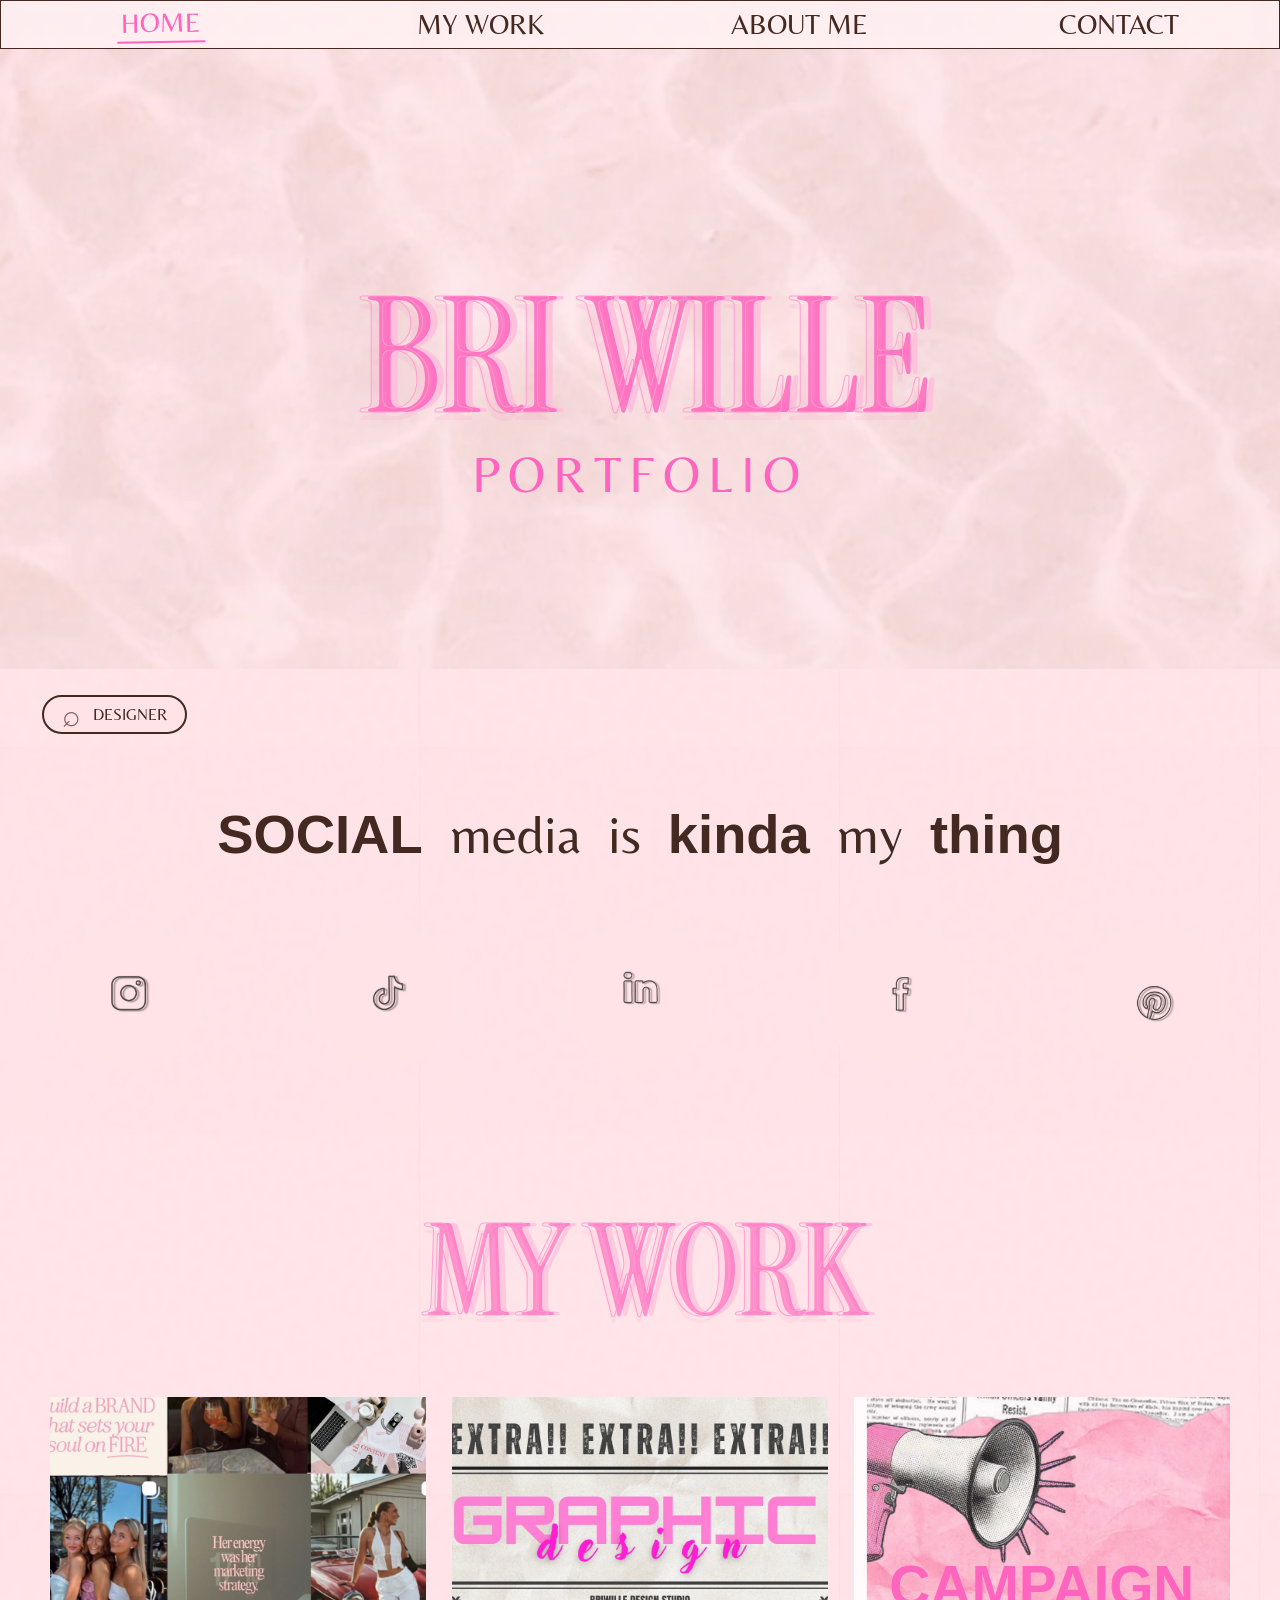
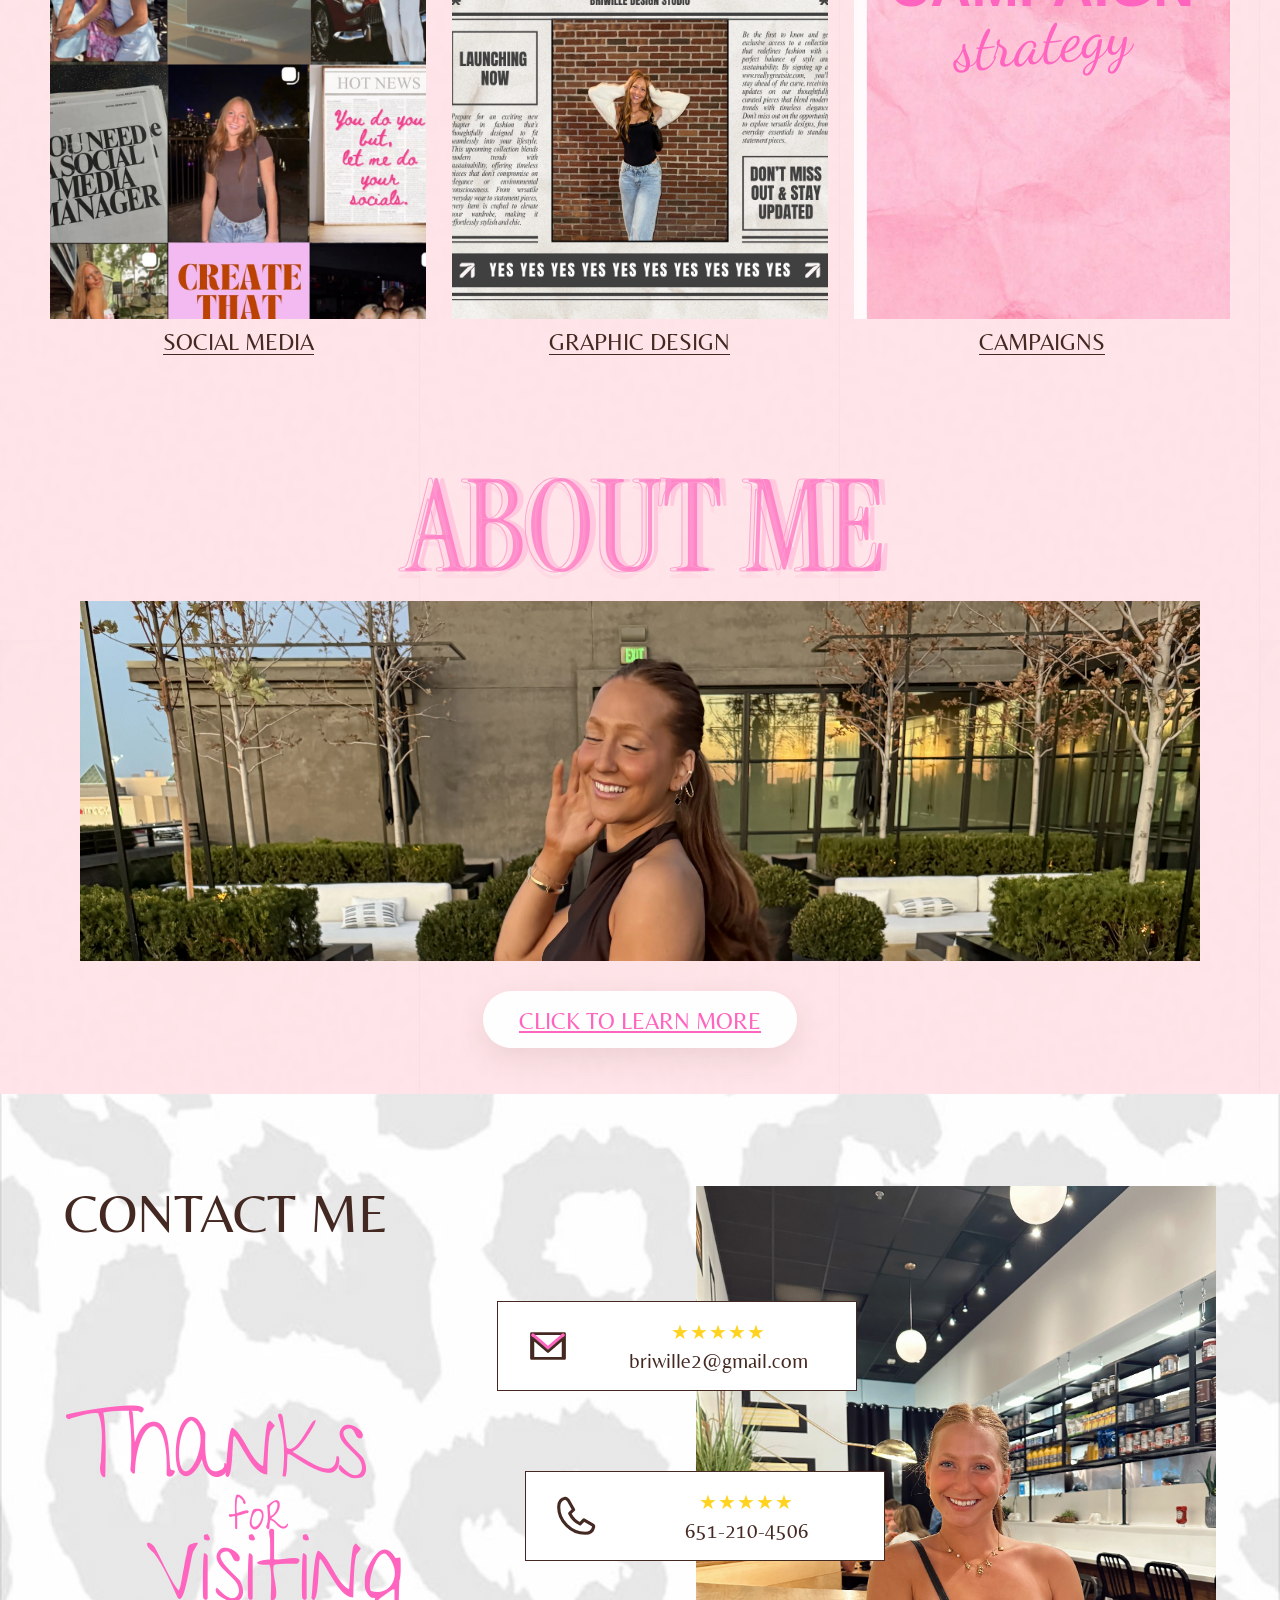
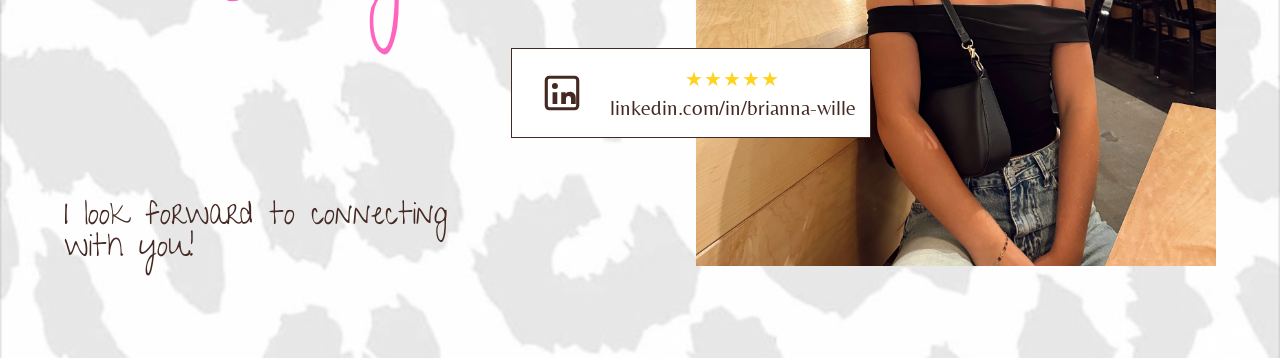
==== index.html @ d284d77b "up" ====
<!DOCTYPE html>
<html lang="en">
<head>
    <meta charset="UTF-8">
    <meta name="viewport" content="width=device-width, initial-scale=1.0">
    <title>Brianna Wille | Portfolio</title>

    <meta name="description" content="Explore the creative journey of Brianna Wille. This portfolio showcases a collection of professional work, design evolution, creative identity, and social media vision.">
    <link rel="icon" href="images/favicon.ico" type="image/x-icon">

    <meta property="og:title" content="Brianna Wille | Portfolio">
    <meta property="og:description" content="Explore the creative work and identity of Brianna Wille.">
    <meta property="og:image" content="https://briannawille.github.io/images/brithumbnail.webp">
    <meta property="og:type" content="website">
    <meta property="og:url" content="https://briannawille.github.io/">

    <link rel="preconnect" href="https://fonts.googleapis.com">
    <link rel="preconnect" href="https://fonts.gstatic.com" crossorigin>
    <link href="https://fonts.googleapis.com/css2?family=Belleza&family=Dancing+Script:wght@400..700&family=Give+You+Glory&family=Instrument+Serif:ital@0;1&family=Momo+Signature&display=swap" rel="stylesheet">
    <link href="./styles/style.css" rel="stylesheet">
</head>
<body>
    <nav class="site-nav" aria-label="Primary navigation">
        <a href="#home" aria-current="page">Home</a>
        <a href="#work">My Work</a>
        <a href="#about">About Me</a>
        <a href="#contact">Contact</a>
    </nav>

    <main id="home">
        <header class="hero">
            <h1 class="hero-signature">
                <span class="signature-text">BRI WILLE</span>
                <span class="brand-confetti brand-pill brand-1" aria-hidden="true">Instagram</span>
                <span class="brand-confetti brand-pill brand-2" aria-hidden="true">TikTok</span>
                <span class="brand-confetti brand-pill brand-3" aria-hidden="true">LinkedIn</span>
                <span class="brand-confetti brand-pill brand-4" aria-hidden="true">Pinterest</span>
                <span class="brand-confetti brand-pill brand-5" aria-hidden="true">Canva</span>
                <span class="brand-confetti brand-pill brand-6" aria-hidden="true">Google</span>
                <span class="brand-confetti brand-pill brand-7" aria-hidden="true">Adobe</span>
                <span class="brand-confetti brand-pill brand-8" aria-hidden="true">X</span>
            </h1>
            <p class="hero-portfolio">Portfolio</p>
        </header>

        <section class="intro-strip" aria-label="Introduction">
            <div class="designer-info">
                <div class="designer-badge" tabindex="0" aria-describedby="designer-definition">
                    <span aria-hidden="true">⌕</span>
                    <span>Designer</span>
                </div>
                <p class="designer-definition" id="designer-definition">
                    I’m a designer focused on graphic design, social media, and branding, creating strategic visuals that communicate clearly and connect with audiences.
                </p>
            </div>

            <p class="tagline">
                <strong>SOCIAL</strong> media is <strong>kinda</strong> my <strong>thing</strong>
            </p>

            <div class="social-icons">
                <span aria-label="Instagram">
                    <img src="images/instagramicon.webp" alt="">
                </span>
                <span aria-label="TikTok">
                    <img src="images/tiktokicon.webp" alt="">
                </span>
                <a href="https://www.linkedin.com/in/brianna-wille-729944336" target="_blank" rel="noreferrer" aria-label="LinkedIn">
                    <img src="images/linkedinicon.webp" alt="">
                </a>
                <a href="#" aria-label="Facebook">
                    <img src="images/facebookicon.webp" alt="">
                </a>
                <a href="#" aria-label="Pinterest">
                    <img src="images/pinteresticon.webp" alt="">
                </a>
            </div>
        </section>

        <section class="work-section" id="work">
            <h2>My Work</h2>
            <div class="work-grid">
                <article class="work-card">
                    <img src="images/BriannaWork.webp" alt="Social media work collage">
                    <a href="social-media.html">Social Media</a>
                </article>
                <article class="work-card">
                    <img src="images/GraphicDesignPhoto.webp" alt="Graphic design newspaper-style collage">
                    <a href="graphic-design.html">Graphic Design</a>
                </article>
                <article class="work-card">
                    <div class="campaign-work-collage" aria-label="Campaign design previews">
                        <strong>Campaign</strong>
                        <em>strategy</em>
                    </div>
                    <a href="mock-up.html">Campaigns</a>
                </article>
            </div>
        </section>

        <section class="about-preview" id="about">
            <h2>About Me</h2>
            <img src="images/aboutmecover.webp" alt="Brianna smiling outdoors" class="about-photo">
            <a href="about.html" class="learn-more">Click To Learn More</a>
        </section>

        <section class="contact-section" id="contact">
            <div class="contact-copy">
                <h2>Contact Me</h2>
                <p class="thanks-note">
                    <span>Thanks</span>
                    <span>for</span>
                    <span>Visiting</span>
                </p>
                <p class="closing-note">I look forward to connecting with you!</p>
            </div>

            <div class="contact-art">
                <img src="images/Contant me photo.webp" alt="Brianna sitting in a cafe" class="contact-photo">

                <a class="contact-card email-card" href="mailto:briwille2@gmail.com" aria-label="Email Brianna">
                    <span class="contact-icon" aria-hidden="true">
                        <svg viewBox="0 0 64 48" role="img" focusable="false">
                            <path d="M8 6h48v36H8z" fill="#fff" stroke="currentColor" stroke-width="4" stroke-linejoin="round"/>
                            <path d="M10 8 32 27 54 8" fill="none" stroke="#ff64bf" stroke-width="5" stroke-linecap="round" stroke-linejoin="round"/>
                            <path d="M10 40V13l22 19 22-19v27" fill="none" stroke="currentColor" stroke-width="4" stroke-linecap="round" stroke-linejoin="round"/>
                        </svg>
                    </span>
                    <span class="contact-details">
                        <span class="stars">★★★★★</span>
                        <span class="contact-text">briwille2@gmail.com</span>
                    </span>
                </a>
                <a class="contact-card phone-card" href="sms:+16512104506" aria-label="Message Brianna">
                    <span class="contact-icon" aria-hidden="true">
                        <svg viewBox="0 0 56 56" role="img" focusable="false">
                            <path d="M18.5 8.5 25 20l-5 4.8c3.2 6.4 7 10.3 13.2 13.2l4.8-5 11.5 6.5c.8.5 1.2 1.4 1 2.3-1.1 5.1-5.3 8.2-10.9 8.2C21.7 50 6 34.3 6 16.4 6 10.8 9.1 6.6 14.2 5.5c.9-.2 1.8.2 2.3 1z" fill="none" stroke="currentColor" stroke-width="4" stroke-linecap="round" stroke-linejoin="round"/>
                        </svg>
                    </span>
                    <span class="contact-details">
                        <span class="stars">★★★★★</span>
                        <span class="contact-text">651-210-4506</span>
                    </span>
                </a>
                <a class="contact-card linkedin-card" href="https://www.linkedin.com/in/brianna-wille" target="_blank" rel="noreferrer" aria-label="Visit LinkedIn">
                    <span class="contact-icon" aria-hidden="true">
                        <svg viewBox="0 0 56 56" role="img" focusable="false">
                            <rect x="8" y="8" width="40" height="40" rx="4" fill="none" stroke="currentColor" stroke-width="4"/>
                            <circle cx="19" cy="19" r="3.8" fill="currentColor"/>
                            <path d="M16 27h6v15h-6zM27 27h5.6v2.2c1-1.5 2.8-2.7 5.5-2.7 4.7 0 7.4 3.1 7.4 8.5v7h-6v-6.2c0-2.6-1.1-4.1-3.2-4.1-2.2 0-3.3 1.6-3.3 4.1V42h-6z" fill="currentColor"/>
                        </svg>
                    </span>
                    <span class="contact-details">
                        <span class="stars">★★★★★</span>
                        <span class="contact-text">linkedin.com/in/brianna-wille</span>
                    </span>
                </a>
            </div>
        </section>
    </main>
    <script>
        document.querySelector(".email-card").addEventListener("click", (event) => {
            event.preventDefault();
            window.location.href = "mailto:briwille2@gmail.com";
        });
    </script>
</body>
</html>
---- styles/style.css ----
:root {
    --ink: #442922;
    --pink: #ff64bf;
    --soft-pink: #ffe3e7;
    --line: #cfcfcf;
}

* {
    box-sizing: border-box;
}

html {
    scroll-behavior: smooth;
}

body {
    margin: 0;
    color: var(--ink);
    background:
        linear-gradient(rgba(255, 227, 231, 0.88), rgba(255, 227, 231, 0.88)),
        url("../images/whitecheetahbackground.webp");
    background-size: 420px;
    font-family: "Belleza", Georgia, serif;
    letter-spacing: 0;
}

img {
    display: block;
    max-width: 100%;
}

a {
    color: inherit;
}

.site-nav {
    position: sticky;
    top: 0;
    z-index: 20;
    display: grid;
    grid-template-columns: repeat(4, 1fr);
    align-items: center;
    min-height: 46px;
    margin: 0;
    background:
        linear-gradient(rgba(255, 255, 255, 0.38), rgba(255, 255, 255, 0.38)),
        url("../images/whitegloss.webp");
    background-size: cover;
    border: 1px solid var(--ink);
    backdrop-filter: blur(6px);
}

.site-nav a {
    position: relative;
    justify-self: center;
    padding: 10px 4px 9px;
    color: var(--ink);
    font-size: clamp(0.9rem, 2.15vw, 2rem);
    line-height: 1;
    text-align: center;
    text-transform: uppercase;
    text-decoration: none;
    transition: color 180ms ease, transform 180ms ease;
}

.site-nav a::after {
    content: "";
    position: absolute;
    left: 50%;
    bottom: 3px;
    width: 100%;
    height: 2px;
    background: var(--pink);
    transform: translateX(-50%) scaleX(0);
    transform-origin: center;
    transition: transform 220ms ease;
}

.site-nav a:hover,
.site-nav a:focus-visible,
.site-nav a[aria-current="page"] {
    color: var(--pink);
    transform: translateY(-2px) rotate(-1deg);
}

.site-nav a:hover::after,
.site-nav a:focus-visible::after,
.site-nav a[aria-current="page"]::after {
    transform: translateX(-50%) scaleX(1);
}

@keyframes nav-pop {
    0%,
    100% {
        letter-spacing: 0;
    }

    50% {
        letter-spacing: 1px;
    }
}

.site-nav a:hover,
.site-nav a:focus-visible {
    animation: nav-pop 320ms ease;
}

.hero {
    position: relative;
    display: grid;
    place-items: end center;
    min-height: clamp(430px, 50vw, 620px);
    overflow: hidden;
    background:
        linear-gradient(rgba(255, 210, 225, 0.48), rgba(255, 210, 225, 0.48)),
        url("../images/whitebackground.webp") center / cover no-repeat;
}

.hero::before {
    content: "";
    position: absolute;
    z-index: 0;
    inset: 0;
    background: url("../images/kisses.webp") center / cover no-repeat;
    opacity: 0.08;
    mix-blend-mode: multiply;
}

.hero-signature {
    position: absolute;
    z-index: 2;
    top: 50%;
    left: 50%;
    width: 100%;
    margin: 0;
    color: transparent;
    font-family: "Instrument Serif", serif;
    font-size: clamp(4.5rem, 12.5vw, 11rem);
    font-style: normal;
    font-weight: 400;
    line-height: 0.86;
    text-align: center;
    text-transform: uppercase;
    white-space: nowrap;
    transform: translate(-50%, -50%);
    -webkit-text-stroke: 1px rgba(255, 155, 205, 0.92);
    text-shadow:
        8px 0 0 rgba(255, 85, 185, 0.72),
        15px 0 0 rgba(255, 190, 220, 0.9),
        0 8px 0 rgba(255, 95, 185, 0.08);
    transition: filter 180ms ease, text-shadow 180ms ease;
}

.signature-text {
    position: relative;
    z-index: 2;
}

.hero-signature:hover {
    filter: drop-shadow(0 0 10px rgba(255, 100, 191, 0.32));
    text-shadow:
        2px 0 0 rgba(255, 63, 178, 0.95),
        -6px 6px 0 rgba(255, 100, 191, 0.28),
        8px -5px 0 rgba(255, 100, 191, 0.22);
}

.hero-portfolio {
    position: absolute;
    z-index: 2;
    top: calc(50% + clamp(42px, 7vw, 96px));
    left: 50%;
    margin: 0;
    color: var(--pink);
    font-family: "Belleza", Georgia, serif;
    font-size: clamp(1.4rem, 4vw, 3.8rem);
    line-height: 1;
    text-transform: uppercase;
    letter-spacing: 0.16em;
    transform: translateX(-50%);
    animation: portfolio-slide-in 1.15s cubic-bezier(0.16, 1, 0.3, 1) 240ms both;
}

@keyframes portfolio-slide-in {
    0% {
        opacity: 0;
        transform: translateX(-120vw);
    }

    72% {
        opacity: 1;
        transform: translateX(-44%);
    }

    100% {
        opacity: 1;
        transform: translateX(-50%);
    }
}

.brand-confetti {
    position: absolute;
    z-index: 1;
    left: 50%;
    top: 50%;
    display: grid;
    place-items: center;
    opacity: 0;
    pointer-events: none;
    transform: translate(-50%, -50%) scale(0.2) rotate(0deg);
}

.brand-icon {
    width: clamp(30px, 5vw, 58px);
    height: clamp(30px, 5vw, 58px);
    border-radius: 50%;
    background: rgba(255, 255, 255, 0.92);
    box-shadow: 0 8px 18px rgba(255, 100, 191, 0.18);
}

.brand-icon img {
    width: 70%;
    height: 70%;
    object-fit: contain;
    opacity: 0.78;
}

.brand-pill {
    min-width: clamp(46px, 8vw, 88px);
    padding: 0.28em 0.52em;
    border: 1px solid rgba(255, 100, 191, 0.46);
    border-radius: 999px;
    background: rgba(255, 255, 255, 0.9);
    color: var(--pink);
    font-family: "Belleza", Georgia, serif;
    font-size: clamp(0.8rem, 1.8vw, 1.4rem);
    line-height: 1;
    text-transform: none;
    box-shadow: 0 8px 18px rgba(255, 100, 191, 0.14);
}

.hero-signature:hover .brand-confetti {
    animation: brand-confetti-burst 1450ms ease-out forwards;
}

.hero-signature:hover .brand-1 {
    --brand-x: -34vw;
    --brand-y: -8vw;
    --brand-r: -22deg;
    animation-delay: 0ms;
}

.hero-signature:hover .brand-2 {
    --brand-x: -23vw;
    --brand-y: 8vw;
    --brand-r: 18deg;
    animation-delay: 180ms;
}

.hero-signature:hover .brand-3 {
    --brand-x: -10vw;
    --brand-y: -11vw;
    --brand-r: 28deg;
    animation-delay: 360ms;
}

.hero-signature:hover .brand-4 {
    --brand-x: 5vw;
    --brand-y: 10vw;
    --brand-r: -18deg;
    animation-delay: 720ms;
}

.hero-signature:hover .brand-5 {
    --brand-x: 17vw;
    --brand-y: -10vw;
    --brand-r: 14deg;
    animation-delay: 900ms;
}

.hero-signature:hover .brand-6 {
    --brand-x: 28vw;
    --brand-y: 7vw;
    --brand-r: -14deg;
    animation-delay: 1080ms;
}

.hero-signature:hover .brand-7 {
    --brand-x: -2vw;
    --brand-y: -15vw;
    --brand-r: -8deg;
    animation-delay: 540ms;
}

.hero-signature:hover .brand-8 {
    --brand-x: 37vw;
    --brand-y: -4vw;
    --brand-r: 24deg;
    animation-delay: 1260ms;
}

@keyframes brand-confetti-burst {
    0% {
        opacity: 0;
        transform: translate(-50%, -50%) scale(0.2) rotate(0deg);
    }

    18% {
        opacity: 1;
    }

    74% {
        opacity: 1;
        transform: translate(calc(-50% + var(--brand-x)), calc(-50% + var(--brand-y))) scale(1) rotate(var(--brand-r));
    }

    100% {
        opacity: 0;
        transform: translate(calc(-50% + var(--brand-x)), calc(-50% + var(--brand-y) - 18px)) scale(0.78) rotate(var(--brand-r));
    }
}

.intro-strip {
    position: relative;
    display: flex;
    flex-direction: column;
    align-items: center;
    gap: clamp(26px, 4.4vw, 58px);
    min-height: 310px;
    padding: 26px 24px 64px;
    overflow: hidden;
    background: rgba(255, 227, 231, 0.5);
}

.designer-info {
    align-self: flex-start;
    display: flex;
    flex-direction: column;
    align-items: flex-start;
    gap: 10px;
    max-width: min(82vw, 520px);
    margin-left: clamp(0px, 2vw, 18px);
}

.designer-badge {
    display: inline-flex;
    align-items: center;
    gap: 12px;
    min-width: 124px;
    padding: 7px 18px 6px;
    border: 2px solid var(--ink);
    border-radius: 999px;
    background: var(--soft-pink);
    color: var(--ink);
    font-size: clamp(0.78rem, 1.35vw, 1rem);
    line-height: 1;
    text-transform: uppercase;
    transition: border-color 180ms ease, color 180ms ease, transform 180ms ease;
    cursor: help;
    outline: none;
}

.designer-definition {
    max-height: 0;
    margin: 0;
    padding: 0 18px;
    overflow: hidden;
    border: 1px solid rgba(255, 100, 191, 0.52);
    border-radius: 8px;
    background: var(--soft-pink);
    box-shadow: 0 16px 34px rgba(68, 41, 34, 0.14);
    color: var(--ink);
    font-family: "Belleza", Georgia, serif;
    font-size: clamp(0.95rem, 2vw, 1.2rem);
    line-height: 1.35;
    text-align: left;
    opacity: 0;
    transform: translateY(-4px);
    transition: max-height 220ms ease, opacity 180ms ease, padding 220ms ease, transform 180ms ease;
}

.designer-info:hover .designer-definition,
.designer-info:focus-within .designer-definition {
    max-height: 180px;
    padding: 16px 18px;
    opacity: 1;
    transform: translateY(0);
}

.designer-badge span:first-child {
    color: rgba(68, 41, 34, 0.68);
    font-size: clamp(1.52rem, 2.4vw, 2rem);
    line-height: 0.72;
    transition: color 180ms ease, transform 180ms ease;
}

.designer-badge:hover,
.designer-badge:focus-visible {
    border-color: var(--pink);
    color: var(--pink);
    transform: translateY(-1px);
}

.designer-badge:hover span:first-child,
.designer-badge:focus-visible span:first-child {
    color: var(--pink);
    transform: scale(1.08);
}

.tagline {
    position: relative;
    z-index: 2;
    margin: 0;
    font-size: clamp(1.65rem, 4.25vw, 3.8rem);
    line-height: 1.2;
    text-align: center;
    word-spacing: 0.24em;
}

.tagline strong {
    font-family: Arial, Helvetica, sans-serif;
    font-weight: 900;
    letter-spacing: 0;
}

.social-icons {
    position: relative;
    z-index: 2;
    display: flex;
    justify-content: center;
    gap: clamp(58px, 8.5vw, 150px);
    width: min(1220px, 100%);
}

.social-icons a,
.social-icons span {
    display: grid;
    place-items: center;
    border-radius: 50%;
    background: var(--soft-pink);
}

.social-icons img {
    width: clamp(92px, 11.5vw, 158px);
    height: clamp(92px, 11.5vw, 158px);
    object-fit: contain;
    opacity: 0.68;
    mix-blend-mode: multiply;
    transition: filter 180ms ease, opacity 180ms ease, transform 180ms ease;
}

.social-icons a:hover img,
.social-icons a:focus-visible img {
    opacity: 1;
    transform: translateY(-3px) scale(1.08);
}

.work-section {
    position: relative;
    padding: clamp(36px, 8vw, 82px) clamp(12px, 3vw, 32px) 28px;
    background: rgba(255, 227, 231, 0.42);
    text-align: center;
}

.work-section h2,
.contact-copy h2 {
    margin: 0;
    font-weight: 400;
    text-transform: uppercase;
}

.work-section h2 {
    margin-bottom: clamp(38px, 8vw, 70px);
    color: transparent;
    font-family: "Instrument Serif", serif;
    font-size: clamp(3.6rem, 10vw, 9rem);
    line-height: 0.86;
    -webkit-text-stroke: 1px rgba(255, 155, 205, 0.92);
    text-shadow:
        6px 0 0 rgba(255, 85, 185, 0.58),
        12px 0 0 rgba(255, 190, 220, 0.76),
        0 7px 0 rgba(255, 95, 185, 0.07);
}

.work-grid {
    display: grid;
    grid-template-columns: repeat(3, minmax(0, 1fr));
    gap: clamp(10px, 2vw, 28px);
    width: min(1180px, 100%);
    margin: 0 auto;
}

.work-card {
    min-width: 0;
}

.work-card img {
    width: 100%;
    aspect-ratio: 0.72;
    object-fit: cover;
}

.campaign-work-collage {
    position: relative;
    display: block;
    width: 100%;
    aspect-ratio: 0.72;
    padding: clamp(14px, 2.6vw, 28px);
    background:
        linear-gradient(rgba(255, 214, 234, 0.1), rgba(255, 214, 234, 0.1)),
        url("../images/campaign-editorial-bg.png") center / cover no-repeat;
    overflow: hidden;
}

.campaign-work-collage strong {
    position: absolute;
    top: 32%;
    left: 50%;
    z-index: 4;
    color: var(--pink);
    font-family: Arial, Helvetica, sans-serif;
    font-size: clamp(1.65rem, 4.9vw, 3.55rem);
    font-weight: 900;
    line-height: 0.82;
    text-align: center;
    text-transform: uppercase;
    transform: translateX(-50%);
}

.campaign-work-collage em {
    position: absolute;
    top: 42%;
    left: 50%;
    z-index: 5;
    color: var(--pink);
    font-family: "Dancing Script", cursive;
    font-size: clamp(1.7rem, 5.4vw, 4rem);
    font-style: normal;
    line-height: 0.8;
    transform: translateX(-50%) rotate(-5deg);
}

.work-card a {
    display: inline-block;
    margin-top: 10px;
    border-bottom: 1px solid currentColor;
    font-size: clamp(0.86rem, 2.4vw, 1.45rem);
    line-height: 1.08;
    text-transform: uppercase;
    text-decoration: none;
    transition: color 180ms ease, border-color 180ms ease, transform 180ms ease;
}

.work-card a:hover,
.work-card a:focus-visible {
    color: var(--pink);
    border-bottom-color: var(--pink);
    transform: translateY(-2px);
}

.about-preview {
    padding: clamp(32px, 7vw, 90px) clamp(20px, 5vw, 48px) 46px;
    background: rgba(255, 227, 231, 0.38);
    text-align: center;
}

.about-preview h2 {
    margin: 0 0 18px;
    color: transparent;
    font-family: "Instrument Serif", serif;
    font-size: clamp(3.6rem, 10vw, 9rem);
    font-weight: 400;
    line-height: 0.86;
    text-transform: uppercase;
    -webkit-text-stroke: 1px rgba(255, 155, 205, 0.92);
    text-shadow:
        6px 0 0 rgba(255, 85, 185, 0.58),
        12px 0 0 rgba(255, 190, 220, 0.76),
        0 7px 0 rgba(255, 95, 185, 0.07);
}

.about-photo {
    width: min(1120px, 100%);
    margin: 0 auto;
    aspect-ratio: 4.05 / 1.3;
    object-fit: cover;
    object-position: 50% 20%;
}

.learn-more {
    display: inline-block;
    margin-top: 30px;
    padding: 16px 36px 14px;
    border-radius: 999px;
    background: rgba(255, 255, 255, 0.95);
    box-shadow: 0 10px 30px rgba(68, 41, 34, 0.1);
    color: var(--pink);
    font-size: clamp(1.05rem, 2.7vw, 1.45rem);
    text-transform: uppercase;
    text-decoration: underline;
    text-underline-offset: 2px;
    transition: background-color 180ms ease, box-shadow 180ms ease, color 180ms ease, transform 180ms ease;
}

.learn-more:hover,
.learn-more:focus-visible {
    background: var(--pink);
    color: #fff;
    transform: translateY(-5px);
    box-shadow: 0 15px 40px rgba(68, 41, 34, 0.12);
}

.contact-section {
    display: grid;
    grid-template-columns: minmax(170px, 0.82fr) minmax(260px, 1.18fr);
    align-items: center;
    gap: clamp(14px, 3vw, 44px);
    padding: clamp(34px, 8vw, 92px) clamp(14px, 5vw, 70px);
    overflow: hidden;
    background:
        linear-gradient(rgba(255, 255, 255, 0.58), rgba(255, 255, 255, 0.58)),
        url("../images/cheetahgrey.webp");
    background-repeat: no-repeat;
    background-position: center;
    background-size: cover;
}

.contact-copy {
    position: relative;
    z-index: 2;
    align-self: stretch;
    display: flex;
    flex-direction: column;
    justify-content: space-between;
    min-height: 260px;
}

.contact-copy h2 {
    font-size: clamp(1.5rem, 4.8vw, 3.4rem);
    line-height: 1;
}

.thanks-note {
    margin: 0;
    color: var(--pink);
    font-family: "Give You Glory", "Momo Signature", cursive;
    font-size: clamp(2.6rem, 8vw, 6rem);
    line-height: 0.86;
}

.thanks-note span {
    display: block;
}

.thanks-note span:nth-child(2) {
    padding-left: 36%;
    font-size: 0.48em;
}

.thanks-note span:nth-child(3) {
    padding-left: 18%;
}

.closing-note {
    margin: 0;
    font-family: "Give You Glory", "Momo Signature", cursive;
    font-size: clamp(1rem, 2.7vw, 2rem);
    line-height: 1;
}

.contact-art {
    position: relative;
    min-height: clamp(360px, 62vw, 680px);
}

.contact-photo {
    position: absolute;
    top: 0;
    right: 0;
    width: min(50vw, 520px);
    height: 100%;
    object-fit: cover;
    object-position: center;
}

.contact-card {
    position: absolute;
    z-index: 3;
    display: flex;
    align-items: center;
    justify-content: flex-start;
    gap: clamp(8px, 1.6vw, 16px);
    width: clamp(260px, 29vw, 360px);
    min-width: 0;
    padding: clamp(6px, 1.05vw, 10px) clamp(10px, 1.6vw, 16px);
    border: 1px solid var(--ink);
    background: #fff;
    text-decoration: none;
    cursor: pointer;
    transition: border-color 180ms ease, box-shadow 180ms ease, transform 180ms ease;
}

.contact-card:hover,
.contact-card:focus-visible {
    border-color: var(--pink);
    box-shadow: 0 10px 24px rgba(255, 100, 191, 0.16);
    transform: translateY(-2px);
}

.email-card {
    top: 17%;
    left: clamp(-62px, -5.4vw, -28px);
}

.phone-card {
    top: 42%;
    left: clamp(-34px, -2.8vw, -14px);
}

.linkedin-card {
    top: 68%;
    left: clamp(-48px, -4.2vw, -22px);
}

.contact-icon {
    position: relative;
    display: grid;
    place-items: center;
    flex: 0 0 clamp(48px, 5.8vw, 68px);
    width: clamp(48px, 5.8vw, 68px);
    height: clamp(48px, 5.8vw, 68px);
    color: var(--ink);
    overflow: visible;
}

.contact-icon img {
    display: none;
}

.contact-icon svg {
    display: grid;
    width: clamp(31px, 4vw, 44px);
    height: clamp(31px, 4vw, 44px);
}

.contact-details {
    display: flex;
    flex: 1;
    min-width: 0;
    flex-direction: column;
    align-items: center;
    justify-content: center;
    gap: clamp(0px, 0.8vw, 6px);
}

.stars {
    color: #ffd320;
    font-family: Arial, Helvetica, sans-serif;
    font-size: clamp(0.8rem, 1.8vw, 1.22rem);
    letter-spacing: 1px;
    white-space: nowrap;
}

.contact-text {
    color: var(--ink);
    font-family: "Belleza", Georgia, serif;
    font-size: clamp(0.9rem, 1.8vw, 1.32rem);
    line-height: 1;
    white-space: nowrap;
}

@media (max-width: 620px) {
    .hero {
        min-height: 390px;
    }

    .intro-strip {
        padding-bottom: 34px;
    }

    .work-section {
        padding-top: 34px;
    }

    .contact-section {
        grid-template-columns: 0.64fr 1fr;
        gap: 8px;
        padding: 34px 8px 36px;
    }

    .contact-photo {
        width: 56vw;
    }

    .contact-card {
        width: 44vw;
        min-width: 168px;
        gap: 7px;
        padding: 6px 8px;
    }

    .email-card {
        left: -24px;
    }

    .phone-card {
        left: -8px;
    }

    .linkedin-card {
        left: -18px;
    }

    .contact-icon {
        flex-basis: 42px;
        width: 42px;
        height: 42px;
    }

    .stars {
        font-size: 0.78rem;
    }

    .contact-text {
        font-size: 0.82rem;
    }
}

@media (max-width: 430px) {
    .hero-signature {
        top: 50%;
        font-size: 4.35rem;
        -webkit-text-stroke-width: 1px;
    }

    .hero-portfolio {
        top: calc(50% + 48px);
        font-size: 1.35rem;
    }

    .tagline {
        word-spacing: 0.18em;
    }

    .work-grid {
        gap: 8px;
    }

    .work-card img {
        aspect-ratio: 0.66;
    }

    .contact-copy {
        min-height: 216px;
    }

    .contact-art {
        min-height: 218px;
    }

    .stars {
        letter-spacing: 0;
    }

    .contact-card {
        width: 46vw;
        min-width: 154px;
    }

    .email-card {
        left: -18px;
    }

    .phone-card {
        left: -6px;
    }

    .linkedin-card {
        left: -14px;
    }

    .contact-icon {
        flex-basis: 38px;
        width: 38px;
        height: 38px;
    }

    .contact-text {
        font-size: 0.72rem;
    }
}

.portfolio-page {
    min-height: 100vh;
    background:
        linear-gradient(rgba(255, 255, 255, 0.72), rgba(255, 255, 255, 0.72)),
        url("../images/whitebackground.webp") center / cover fixed;
}

.portfolio-hero {
    display: grid;
    place-items: center;
    min-height: 320px;
    padding: 46px 20px 34px;
    text-align: center;
}

.portfolio-hero h1 {
    margin: 0;
    color: var(--pink);
    font-family: "Instrument Serif", serif;
    font-size: clamp(4rem, 13vw, 12rem);
    font-weight: 400;
    line-height: 0.9;
    text-transform: uppercase;
    -webkit-text-stroke: 1px rgba(255, 155, 205, 0.9);
    text-shadow: 8px 0 0 rgba(255, 85, 185, 0.38);
}

.back-link {
    justify-self: start;
    margin-left: min(4vw, 42px);
    padding: 8px 16px;
    border: 1px solid var(--pink);
    border-radius: 999px;
    background: #fff;
    color: var(--pink);
    font-size: 0.92rem;
    text-transform: uppercase;
    text-decoration: none;
}

.upload-work {
    display: grid;
    grid-template-columns: minmax(0, 1fr) auto;
    gap: 24px;
    align-items: center;
    width: min(1040px, calc(100% - 32px));
    margin: 0 auto 34px;
    padding: 22px;
    border: 1px solid rgba(255, 100, 191, 0.32);
    background: rgba(255, 255, 255, 0.88);
}

.upload-copy h2,
.upload-copy p {
    margin: 0;
}

.upload-copy h2 {
    font-size: clamp(1.7rem, 4vw, 3rem);
    text-transform: uppercase;
}

.upload-copy p {
    max-width: 580px;
    margin-top: 8px;
    font-size: 1.05rem;
    line-height: 1.35;
}

.upload-dropzone {
    display: inline-grid;
    place-items: center;
    min-width: 170px;
    min-height: 58px;
    padding: 12px 22px;
    border: 1px solid var(--pink);
    border-radius: 999px;
    background: #fff;
    color: var(--pink);
    cursor: pointer;
    text-transform: uppercase;
    box-shadow: 0 10px 24px rgba(255, 100, 191, 0.12);
}

.upload-dropzone input {
    position: absolute;
    width: 1px;
    height: 1px;
    overflow: hidden;
    opacity: 0;
}

.social-gallery {
    display: grid;
    grid-template-columns: repeat(auto-fit, minmax(220px, 1fr));
    gap: 20px;
    width: min(1040px, calc(100% - 32px));
    margin: 0 auto;
    padding-bottom: 80px;
}

.gallery-card {
    min-height: 280px;
    border: 1px solid rgba(68, 41, 34, 0.18);
    background: #fff;
}

.gallery-card img {
    width: 100%;
    aspect-ratio: 4 / 5;
    object-fit: cover;
}

.gallery-card p,
.placeholder-card span {
    display: block;
    margin: 0;
    padding: 14px;
    font-size: 1rem;
    line-height: 1.2;
}

.placeholder-card {
    display: grid;
    place-items: center;
    border-style: dashed;
    color: rgba(68, 41, 34, 0.76);
    text-align: center;
}

.campaign-page {
    background:
        linear-gradient(rgba(255, 227, 231, 0.78), rgba(255, 255, 255, 0.86)),
        url("../images/whitebackground.webp") center / cover fixed;
}

.campaign-showcase {
    display: grid;
    grid-template-columns: repeat(2, minmax(0, 1fr));
    gap: clamp(22px, 4vw, 44px);
    width: min(1120px, calc(100% - 34px));
    margin: 0 auto;
    padding: 0 0 90px;
}

.campaign-card {
    display: grid;
    overflow: hidden;
    border: 1px solid rgba(68, 41, 34, 0.18);
    background: rgba(255, 255, 255, 0.9);
    box-shadow: 16px 16px 0 rgba(255, 100, 191, 0.14);
}

.campaign-card img {
    display: block;
    width: 100%;
    aspect-ratio: 16 / 9;
    object-fit: cover;
    background: #fff;
}

.campaign-card div {
    display: grid;
    gap: 10px;
    padding: clamp(18px, 3vw, 30px);
}

.campaign-card p,
.campaign-card h2 {
    margin: 0;
}

.campaign-card p {
    color: var(--pink);
    font-family: "Belleza", Georgia, serif;
    font-size: clamp(0.9rem, 1.6vw, 1.1rem);
    line-height: 1;
    text-transform: uppercase;
}

.campaign-card h2 {
    color: var(--ink);
    font-family: "Instrument Serif", serif;
    font-size: clamp(2.4rem, 5vw, 4.6rem);
    font-weight: 400;
    line-height: 0.92;
    text-transform: uppercase;
}

.campaign-actions {
    display: flex;
    flex-wrap: wrap;
    gap: 12px;
    align-items: center;
    padding: 0;
}

.campaign-card a,
.campaign-card button {
    display: inline-grid;
    place-items: center;
    justify-self: start;
    min-height: 54px;
    margin-top: 6px;
    padding: 10px 24px;
    border: 1px solid var(--pink);
    border-radius: 999px;
    background: #fff;
    color: var(--pink);
    font-family: "Belleza", Georgia, serif;
    font-size: clamp(1rem, 1.6vw, 1.2rem);
    line-height: 1;
    text-align: center;
    text-decoration: none;
    text-transform: uppercase;
    transition: background-color 180ms ease, color 180ms ease, transform 180ms ease;
}

.campaign-card a {
    min-width: 230px;
}

.campaign-card button {
    min-width: 148px;
    background: var(--soft-pink);
    color: var(--ink);
    cursor: pointer;
}

.campaign-card a:hover,
.campaign-card a:focus-visible,
.campaign-card button:hover,
.campaign-card button:focus-visible {
    background: var(--soft-pink);
    color: var(--ink);
    transform: translateY(-2px);
}

.campaign-card button:hover,
.campaign-card button:focus-visible {
    background: #fff;
    color: var(--pink);
}

.campaign-modal {
    width: min(980px, calc(100vw - 34px));
    max-height: min(760px, calc(100vh - 34px));
    padding: clamp(28px, 5vw, 58px);
    border: 1px solid rgba(68, 41, 34, 0.24);
    background:
        linear-gradient(rgba(255, 255, 255, 0.88), rgba(255, 227, 231, 0.9)),
        url("../images/whitebackground.webp") center / cover;
    color: var(--ink);
    box-shadow: 0 26px 80px rgba(68, 41, 34, 0.32);
}

.campaign-modal::backdrop {
    background: rgba(68, 41, 34, 0.36);
    backdrop-filter: blur(9px);
}

.campaign-modal-close {
    position: absolute;
    top: 16px;
    right: 18px;
    display: grid;
    place-items: center;
    width: 42px;
    height: 42px;
    border: 1px solid rgba(68, 41, 34, 0.24);
    border-radius: 50%;
    background: rgba(255, 255, 255, 0.88);
    color: var(--ink);
    cursor: pointer;
    font-family: Arial, Helvetica, sans-serif;
    font-size: 1.8rem;
    line-height: 1;
}

.campaign-modal h2 {
    margin: 0 48px 22px 0;
    font-family: "Instrument Serif", serif;
    font-size: clamp(2.7rem, 6vw, 5.8rem);
    font-weight: 400;
    line-height: 0.92;
    text-transform: uppercase;
}

.campaign-modal p {
    margin: 0;
    font-size: clamp(1.02rem, 1.8vw, 1.22rem);
    line-height: 1.5;
}

.campaign-modal p + p {
    margin-top: 16px;
}

.graphic-design-page {
    background:
        repeating-linear-gradient(
            90deg,
            rgba(255, 255, 255, 0.72) 0 28px,
            rgba(255, 224, 232, 0.72) 28px 52px
        );
}

.graphic-design-page .portfolio-hero {
    min-height: 220px;
    padding-bottom: 8px;
}

.graphic-showcase {
    display: grid;
    gap: 0;
    width: min(1120px, 100%);
    margin: 0 auto 42px;
}

.case-study {
    position: relative;
    display: grid;
    min-height: 520px;
    padding: clamp(20px, 4vw, 44px);
}

.case-study-feature {
    grid-template-columns: minmax(0, 1.35fr) minmax(210px, 0.65fr);
    align-items: start;
    gap: clamp(20px, 4vw, 54px);
}

.browser-mockup {
    overflow: hidden;
    border-radius: 8px 8px 0 0;
    background: #d8d2ce;
    box-shadow: 0 12px 0 rgba(68, 41, 34, 0.08);
}

.browser-bar {
    display: grid;
    grid-template-columns: repeat(3, 10px) 1fr;
    gap: 7px;
    align-items: center;
    height: 42px;
    padding: 8px 12px;
}

.browser-bar span {
    width: 8px;
    height: 8px;
    border-radius: 50%;
    background: var(--ink);
    opacity: 0.72;
}

.browser-url {
    height: 13px;
    margin-left: 6px;
    border-radius: 999px;
    background: rgba(255, 255, 255, 0.9);
}

.browser-art {
    position: relative;
    min-height: 310px;
    background: #fff;
    overflow: hidden;
}

.browser-art img {
    width: 100%;
    height: 100%;
    min-height: 310px;
    object-fit: cover;
}

.cyclist-art {
    height: 330px;
    min-height: 330px;
}

.cyclist-art img {
    height: 330px;
    min-height: 330px;
    object-position: top center;
}

.browser-ribbon {
    position: absolute;
    left: 8%;
    right: 8%;
    top: 38%;
    padding: 7px 10px;
    background: rgba(255, 160, 205, 0.9);
    color: #fff;
    font-family: "Dancing Script", cursive;
    font-size: clamp(1.1rem, 2.6vw, 2.25rem);
    line-height: 1;
    text-align: center;
}

.browser-tabs {
    position: absolute;
    inset: auto 8px 10px;
    display: grid;
    grid-template-columns: repeat(4, 1fr);
    gap: 10px;
}

.browser-tabs span {
    padding: 5px 6px;
    border: 1px solid var(--ink);
    border-radius: 4px;
    background: rgba(255, 231, 238, 0.95);
    font-family: "Dancing Script", cursive;
    font-size: clamp(0.7rem, 1.3vw, 0.95rem);
    line-height: 1;
    text-align: center;
}

.phone-mockup {
    position: relative;
    overflow: hidden;
    width: min(240px, 100%);
    min-height: 470px;
    margin: 42px auto 0;
    border: 10px solid #050505;
    border-radius: 36px;
    background: #fff;
    box-shadow: 0 14px 0 rgba(68, 41, 34, 0.14);
}

.phone-speaker {
    position: absolute;
    top: 10px;
    left: 50%;
    z-index: 2;
    width: 70px;
    height: 8px;
    border-radius: 999px;
    background: #050505;
    transform: translateX(-50%);
}

.phone-mockup img {
    width: 100%;
    height: 100%;
    min-height: 470px;
    object-fit: cover;
    opacity: 0.88;
}

.phone-copy {
    position: absolute;
    inset: 54px 18px auto;
    display: grid;
    gap: 22px;
    color: var(--ink);
    font-family: "Belleza", Georgia, serif;
    font-size: 0.9rem;
    text-align: center;
}

.phone-copy strong {
    text-transform: uppercase;
}

.espresso-divider {
    display: grid;
    place-items: center;
    height: clamp(180px, 22vw, 280px);
    background: var(--ink);
}

.espresso-divider img {
    width: auto;
    max-width: min(46vw, 380px);
    max-height: calc(100% - 32px);
    object-fit: contain;
}

.case-study-split {
    grid-template-columns: 1fr 1fr;
    align-items: center;
    gap: clamp(24px, 6vw, 80px);
    min-height: 620px;
}

.graphic-project-card {
    z-index: 4;
    display: grid;
    gap: 7px;
    width: min(390px, 86vw);
    padding: clamp(16px, 2.4vw, 24px);
    border: 1px solid rgba(68, 41, 34, 0.18);
    background: rgba(255, 255, 255, 0.9);
    color: var(--ink);
    box-shadow: 12px 12px 0 rgba(255, 100, 191, 0.14);
}

.graphic-project-card p,
.graphic-project-card h2 {
    margin: 0;
}

.graphic-project-card p {
    color: var(--pink);
    font-family: "Belleza", Georgia, serif;
    font-size: clamp(0.86rem, 1.5vw, 1.05rem);
    line-height: 1;
    text-transform: uppercase;
}

.graphic-project-card h2 {
    font-family: "Instrument Serif", serif;
    font-size: clamp(2.1rem, 4.2vw, 4rem);
    font-weight: 400;
    line-height: 0.94;
    text-transform: uppercase;
}

.graphic-project-card .case-study-button {
    justify-self: start;
    margin-top: 8px;
}

.cyclist-project-card {
    position: absolute;
    left: clamp(22px, 18vw, 270px);
    bottom: 42px;
}

.packaging-project-card {
    position: absolute;
    top: 70px;
    left: clamp(22px, 8vw, 110px);
}

.brand-project-card {
    position: absolute;
    right: clamp(10px, 2vw, 28px);
    bottom: 16px;
    width: min(340px, 88%);
}

.small-browser {
    align-self: end;
    width: min(560px, 100%);
    margin-top: 220px;
}

.small-browser .browser-art,
.small-browser .browser-art img {
    min-height: 230px;
}

.brand-board {
    position: relative;
    min-height: 500px;
}

.brand-system-image {
    position: absolute;
    top: 48px;
    left: 10%;
    width: min(440px, 82%);
    height: auto;
    filter: drop-shadow(16px 16px 0 rgba(68, 41, 34, 0.18));
}

.brand-corner {
    display: none;
}

.brand-logo,
.brand-card {
    display: grid;
    place-items: center;
    color: var(--ink);
    font-family: "Instrument Serif", serif;
    font-size: clamp(2.6rem, 7vw, 5rem);
    line-height: 1;
    text-shadow: 4px 0 0 rgba(255, 190, 220, 0.75);
}

.brand-logo {
    position: absolute;
    top: 42px;
    right: 12%;
    width: 170px;
    height: 120px;
}

.brand-card {
    position: absolute;
    background: #fff;
    box-shadow: 14px 14px 0 rgba(68, 41, 34, 0.2);
}

.card-large {
    top: 190px;
    left: 28%;
    width: 210px;
    height: 150px;
}

.card-small {
    right: 4%;
    bottom: 68px;
    width: 150px;
    height: 100px;
}

.graphic-showcase {
    gap: clamp(34px, 7vw, 84px);
    width: min(1180px, calc(100% - 36px));
    padding: 0 0 96px;
}

.graphic-project {
    display: grid;
    grid-template-columns: minmax(260px, 0.78fr) minmax(0, 1.22fr);
    align-items: center;
    gap: clamp(24px, 5vw, 68px);
    padding: clamp(22px, 4vw, 46px);
    border: 1px solid rgba(68, 41, 34, 0.12);
    background: rgba(255, 255, 255, 0.58);
    box-shadow: 18px 18px 0 rgba(255, 100, 191, 0.12);
}

.graphic-project-cyclist {
    grid-template-columns: 1fr;
    justify-items: center;
}

.graphic-project-cyclist .graphic-project-card {
    max-width: min(720px, 100%);
    text-align: center;
}

.graphic-project-cyclist .case-study-button {
    justify-self: center;
}

.graphic-project-cyclist .graphic-project-art {
    width: 100%;
}

.graphic-project:nth-of-type(even) {
    grid-template-columns: minmax(0, 1.18fr) minmax(260px, 0.82fr);
}

.graphic-project:nth-of-type(even) .graphic-project-card {
    order: 2;
}

.graphic-project-card {
    position: static;
    width: 100%;
    max-width: 430px;
    align-self: center;
    background: rgba(255, 255, 255, 0.94);
}

.graphic-project-card span {
    display: block;
    color: rgba(68, 41, 34, 0.78);
    font-family: "Belleza", Georgia, serif;
    font-size: clamp(1rem, 1.8vw, 1.22rem);
    line-height: 1.35;
}

.graphic-project-art {
    position: relative;
    display: grid;
    min-width: 0;
}

.cyclist-layout {
    grid-template-columns: minmax(0, 1fr) minmax(150px, 230px);
    align-items: end;
    gap: clamp(14px, 2.6vw, 30px);
}

.cyclist-layout .cyclist-art,
.cyclist-layout .cyclist-art img {
    height: auto;
    min-height: 0;
}

.cyclist-layout .cyclist-art {
    display: grid;
    place-items: center;
}

.cyclist-layout .cyclist-art img {
    display: block;
    object-fit: contain;
    background: #fff;
}

.cyclist-layout .phone-mockup {
    width: min(230px, 100%);
    min-height: 430px;
    margin: 0;
}

.cyclist-layout .phone-mockup img {
    min-height: 430px;
}

.single-art {
    justify-items: center;
}

.single-art .small-browser {
    width: min(650px, 100%);
    margin-top: 0;
}

.single-art .browser-art,
.single-art .browser-art img {
    min-height: clamp(260px, 31vw, 370px);
}

.brand-art {
    padding: clamp(16px, 3vw, 30px);
    background: rgba(255, 255, 255, 0.64);
}

.brand-art .brand-system-image {
    position: static;
    display: block;
    width: min(640px, 100%);
    height: auto;
    filter: drop-shadow(18px 18px 0 rgba(68, 41, 34, 0.16));
}

@media (max-width: 900px) {
    .graphic-project,
    .graphic-project:nth-of-type(even) {
        grid-template-columns: 1fr;
    }

    .graphic-project:nth-of-type(even) .graphic-project-card {
        order: 0;
    }

    .graphic-project-card {
        max-width: 100%;
        text-align: center;
    }

    .graphic-project-card .case-study-button {
        justify-self: center;
    }

    .cyclist-layout {
        grid-template-columns: 1fr;
        justify-items: center;
    }

    .cyclist-layout .phone-mockup {
        width: min(230px, 72vw);
    }
}

@media (max-width: 680px) {
    .upload-work {
        grid-template-columns: 1fr;
    }

    .campaign-showcase {
        grid-template-columns: 1fr;
    }

    .back-link {
        justify-self: center;
        margin-left: 0;
    }

    .case-study-feature,
    .case-study-split {
        grid-template-columns: 1fr;
    }

    .case-study {
        min-height: 0;
        padding: 22px 18px 46px;
    }

    .graphic-project-card,
    .cyclist-project-card,
    .packaging-project-card,
    .brand-project-card {
        position: static;
        width: min(100%, 430px);
        margin: 24px auto 0;
        text-align: center;
    }

    .graphic-project-card .case-study-button {
        justify-self: center;
    }

    .phone-mockup {
        width: min(230px, 76vw);
        min-height: 420px;
        margin-top: 10px;
    }

    .phone-mockup img {
        min-height: 420px;
    }

    .espresso-divider {
        height: 120px;
    }

    .small-browser {
        margin-top: 24px;
    }

    .brand-system-image {
        position: static;
        display: block;
        width: min(100%, 430px);
        margin: 20px auto 0;
    }

    .brand-board {
        min-height: 360px;
    }

    .brand-logo {
        right: 4%;
    }

    .card-large {
        left: 12%;
    }
}

.about-page {
    min-height: 100vh;
    background: url("../images/whitebackground.webp") center / cover fixed;
}

.about-page-hero {
    display: grid;
    grid-template-columns: minmax(280px, 0.95fr) minmax(260px, 1.05fr);
    align-items: start;
    gap: clamp(24px, 5vw, 70px);
    min-height: 570px;
    padding: clamp(34px, 5vw, 72px) clamp(22px, 6vw, 92px) 20px;
}

.about-page-hero h1 {
    margin: 0;
    color: var(--ink);
    font-family: "Instrument Serif", serif;
    font-size: clamp(3.6rem, 7.4vw, 7.4rem);
    font-weight: 400;
    line-height: 0.86;
    text-transform: uppercase;
}

.about-photo-stack {
    position: relative;
    min-height: 560px;
    padding-top: 68px;
}

.about-back-link {
    position: absolute;
    top: 0;
    left: 0;
    z-index: 3;
    margin: 0;
}

.about-stack-photo {
    position: absolute;
    display: block;
    object-fit: cover;
}

.about-photo-one {
    top: 44px;
    left: 0;
    width: min(520px, 86%);
    aspect-ratio: 0.92;
}

.about-photo-two {
    top: 325px;
    left: min(235px, 40%);
    width: min(300px, 58%);
    aspect-ratio: 0.92;
}

.about-title-block {
    text-align: center;
}

.about-title-block p {
    margin: 0;
    color: var(--ink);
    font-family: "Belleza", Georgia, serif;
    font-size: clamp(1.7rem, 3.4vw, 3rem);
    line-height: 1;
    text-transform: uppercase;
}

.bio-copy {
    width: min(520px, 92vw);
    margin: 28px auto 0;
    padding: clamp(18px, 3vw, 28px);
    border: 1px solid rgba(68, 41, 34, 0.18);
    background: rgba(255, 255, 255, 0.78);
    box-shadow: 14px 14px 0 rgba(255, 100, 191, 0.12);
    color: var(--ink);
    text-align: left;
}

.bio-copy p {
    margin: 0;
    font-size: clamp(1rem, 1.6vw, 1.18rem);
    line-height: 1.42;
}

.bio-copy p + p {
    margin-top: 13px;
}

.artist-statement {
    display: grid;
    place-items: start center;
    gap: clamp(34px, 6vw, 70px);
    min-height: 760px;
    padding: 80px 20px 120px;
}

.artist-statement h2 {
    margin: 0;
    color: var(--ink);
    font-family: "Instrument Serif", serif;
    font-size: clamp(2.7rem, 5.6vw, 5.6rem);
    font-weight: 400;
    line-height: 1;
    text-transform: uppercase;
}

.artist-statement-copy {
    width: min(880px, 92vw);
    padding: clamp(20px, 4vw, 38px);
    border: 1px solid rgba(68, 41, 34, 0.18);
    background: rgba(255, 255, 255, 0.82);
    box-shadow: 16px 16px 0 rgba(255, 100, 191, 0.11);
    color: var(--ink);
    text-align: left;
}

.artist-statement-copy p {
    margin: 0;
    font-size: clamp(1.02rem, 1.7vw, 1.22rem);
    line-height: 1.5;
}

.artist-statement-copy p + p {
    margin-top: 16px;
}

.artist-photo-collage {
    width: min(980px, 94vw);
    height: auto;
    object-fit: cover;
    box-shadow: 0 18px 30px rgba(68, 41, 34, 0.08);
}

@media (max-width: 760px) {
    .about-page-hero {
        grid-template-columns: 1fr;
        min-height: 760px;
        padding-inline: 18px;
    }

    .about-title-block {
        order: -1;
    }

    .about-photo-stack {
        min-height: 650px;
    }

    .about-photo-one {
        top: 38px;
        width: min(410px, 86%);
    }

    .about-photo-two {
        top: 340px;
        left: 34%;
        width: min(260px, 60%);
    }
}

.social-media-page {
    min-height: 100vh;
    background-color: var(--soft-pink);
    background-image: radial-gradient(rgba(255, 100, 191, 0.22) 2px, transparent 2px);
    background-size: 34px 34px;
}

.social-back-link {
    position: fixed;
    top: 64px;
    left: 18px;
    z-index: 10;
}

.social-case-study {
    display: grid;
    justify-items: center;
    padding: clamp(26px, 4vw, 44px) 18px 80px;
    text-align: center;
}

.social-case-study h1 {
    margin: 0 0 26px;
    color: var(--pink);
    font-family: "Instrument Serif", serif;
    font-size: clamp(4rem, 13vw, 12rem);
    font-weight: 400;
    line-height: 0.9;
    text-transform: uppercase;
    -webkit-text-stroke: 1px rgba(255, 155, 205, 0.9);
    text-shadow: 8px 0 0 rgba(255, 85, 185, 0.38);
}

.social-carousel {
    position: relative;
    display: grid;
    place-items: center;
    width: min(680px, 92vw);
}

.social-carousel-secondary {
    margin-top: clamp(54px, 8vw, 92px);
}

.social-carousel-wide {
    width: min(980px, 92vw);
}

.social-carousel-wide .carousel-frame {
    width: min(940px, 88vw);
    aspect-ratio: 16 / 9;
}

.carousel-frame {
    position: relative;
    width: min(520px, 78vw);
    aspect-ratio: 4 / 5;
    overflow: hidden;
    background: rgba(255, 255, 255, 0.92);
}

.carousel-slide {
    position: absolute;
    inset: 0;
    width: 100%;
    height: 100%;
    object-fit: contain;
    opacity: 0;
    transform: translateX(18px) scale(0.98);
    transition: opacity 240ms ease, transform 240ms ease;
}

.carousel-slide.is-active {
    opacity: 1;
    transform: translateX(0) scale(1);
}

.carousel-arrow {
    position: absolute;
    top: 50%;
    z-index: 3;
    display: grid;
    place-items: center;
    width: clamp(38px, 7vw, 58px);
    height: clamp(38px, 7vw, 58px);
    border: 1px solid var(--ink);
    border-radius: 50%;
    background: rgba(255, 255, 255, 0.9);
    color: var(--ink);
    cursor: pointer;
    font-family: "Instrument Serif", serif;
    font-size: clamp(2rem, 5vw, 3.4rem);
    line-height: 1;
    transform: translateY(-50%);
    transition: background-color 180ms ease, color 180ms ease, transform 180ms ease;
}

.carousel-arrow:hover,
.carousel-arrow:focus-visible {
    background: var(--soft-pink);
    color: var(--pink);
    transform: translateY(-50%) scale(1.06);
}

.carousel-prev {
    left: 0;
}

.carousel-next {
    right: 0;
}

.social-actions {
    display: grid;
    grid-template-columns: repeat(4, 1fr);
    gap: clamp(18px, 5vw, 52px);
    margin-top: 18px;
    color: var(--ink);
}

.social-actions span {
    display: grid;
    gap: 3px;
}

.social-actions strong {
    font-family: Arial, Helvetica, sans-serif;
    font-size: clamp(1.5rem, 3.6vw, 2.2rem);
    font-weight: 400;
    line-height: 0.9;
}

.social-actions small {
    font-size: clamp(0.56rem, 1.2vw, 0.76rem);
    line-height: 1;
    text-transform: lowercase;
}

.social-case-study h2 {
    margin: 26px 0 0;
    color: var(--ink);
    font-family: "Belleza", Georgia, serif;
    font-size: clamp(2rem, 5vw, 4rem);
    font-weight: 400;
    line-height: 1;
    text-transform: uppercase;
}

.social-project-title {
    margin: 0 0 clamp(22px, 4vw, 38px);
}

.social-project-grid {
    display: grid;
    grid-template-columns: repeat(2, minmax(0, 1fr));
    gap: clamp(58px, 8vw, 96px) clamp(42px, 6vw, 82px);
    align-items: start;
    width: min(1120px, 94vw);
    margin: 0 auto;
}

.social-more-examples {
    display: grid;
    justify-items: center;
    gap: clamp(22px, 4vw, 38px);
    width: 100%;
    margin-top: clamp(66px, 9vw, 112px);
}

.social-project-grid .social-more-examples {
    margin-top: 0;
}

.social-project-grid .social-carousel {
    width: 100%;
    max-width: 540px;
}

.social-project-grid .carousel-frame {
    width: min(430px, 78%);
}

.social-project-grid .case-study-panel {
    width: min(430px, 88%);
}

.social-more-examples h2 {
    display: grid;
    place-items: center;
    min-height: clamp(170px, 17vw, 240px);
    margin: 0;
    max-width: 100%;
    font-size: clamp(2.7rem, 4.4vw, 4.8rem);
    overflow-wrap: break-word;
}

.case-study-panel {
    display: grid;
    justify-items: center;
    width: min(760px, 88vw);
    margin-top: 24px;
    color: var(--ink);
    text-align: left;
}

.case-study-button {
    display: inline-grid;
    place-items: center;
    min-height: 44px;
    margin-top: 24px;
    padding: 9px 22px;
    border: 1px solid var(--pink);
    border-radius: 999px;
    background: rgba(255, 255, 255, 0.92);
    color: var(--pink);
    cursor: pointer;
    font-family: "Belleza", Georgia, serif;
    font-size: clamp(1rem, 2vw, 1.25rem);
    line-height: 1;
    text-align: center;
    text-transform: uppercase;
    box-shadow: 0 10px 22px rgba(255, 100, 191, 0.12);
    transition: background-color 180ms ease, color 180ms ease, transform 180ms ease;
}

.case-study-button::after {
    content: "+";
    margin-left: 10px;
    font-family: Arial, Helvetica, sans-serif;
}

.case-study-button:hover,
.case-study-button:focus-visible {
    background: var(--soft-pink);
    color: var(--ink);
    transform: translateY(-2px);
}

.case-study-panel summary {
    display: inline-grid;
    place-items: center;
    min-height: 44px;
    margin: 0 auto;
    padding: 9px 22px;
    border: 1px solid var(--pink);
    border-radius: 999px;
    background: rgba(255, 255, 255, 0.92);
    color: var(--pink);
    cursor: pointer;
    font-family: "Belleza", Georgia, serif;
    font-size: clamp(1rem, 2vw, 1.25rem);
    line-height: 1;
    text-align: center;
    text-transform: uppercase;
    box-shadow: 0 10px 22px rgba(255, 100, 191, 0.12);
    transition: background-color 180ms ease, color 180ms ease, transform 180ms ease;
}

.case-study-panel summary::-webkit-details-marker {
    display: none;
}

.case-study-panel summary::after {
    content: "+";
    margin-left: 10px;
    font-family: Arial, Helvetica, sans-serif;
}

.case-study-panel[open] summary {
    background: var(--soft-pink);
    color: var(--ink);
}

.case-study-panel[open] summary::after {
    content: "-";
}

.case-study-panel summary:hover,
.case-study-panel summary:focus-visible {
    background: var(--soft-pink);
    color: var(--ink);
    transform: translateY(-2px);
}

.case-study-panel div {
    width: 100%;
    margin-top: 18px;
    padding: clamp(18px, 3vw, 28px);
    border: 1px solid rgba(68, 41, 34, 0.2);
    background: rgba(255, 255, 255, 0.9);
    box-shadow: 12px 12px 0 rgba(255, 100, 191, 0.12);
}

.case-study-panel h2,
.case-study-panel h3 {
    margin: 0 0 14px;
    color: var(--ink);
    font-family: "Instrument Serif", serif;
    font-size: clamp(2rem, 4vw, 3.4rem);
    font-weight: 400;
    line-height: 0.95;
    text-transform: uppercase;
}

.case-study-panel p {
    margin: 0;
    font-size: clamp(1rem, 1.7vw, 1.18rem);
    line-height: 1.45;
}

.case-study-panel p + p {
    margin-top: 14px;
}

.ffen-examples {
    margin-top: clamp(54px, 8vw, 96px);
}

.mwmo-examples {
    margin-top: clamp(54px, 8vw, 96px);
}

.tommie-examples {
    margin-top: clamp(54px, 8vw, 96px);
}

.brower-examples {
    margin-top: clamp(54px, 8vw, 96px);
}

@media (max-width: 900px) {
    .social-project-grid {
        grid-template-columns: 1fr;
    }
}

@media (max-width: 620px) {
    .social-back-link {
        position: static;
        justify-self: start;
        margin: 16px 0 0 16px;
    }

    .social-case-study {
        padding-top: 20px;
    }

    .carousel-prev {
        left: -4px;
    }

    .carousel-next {
        right: -4px;
    }

    .social-carousel-wide .carousel-frame {
        width: min(520px, 88vw);
    }
}
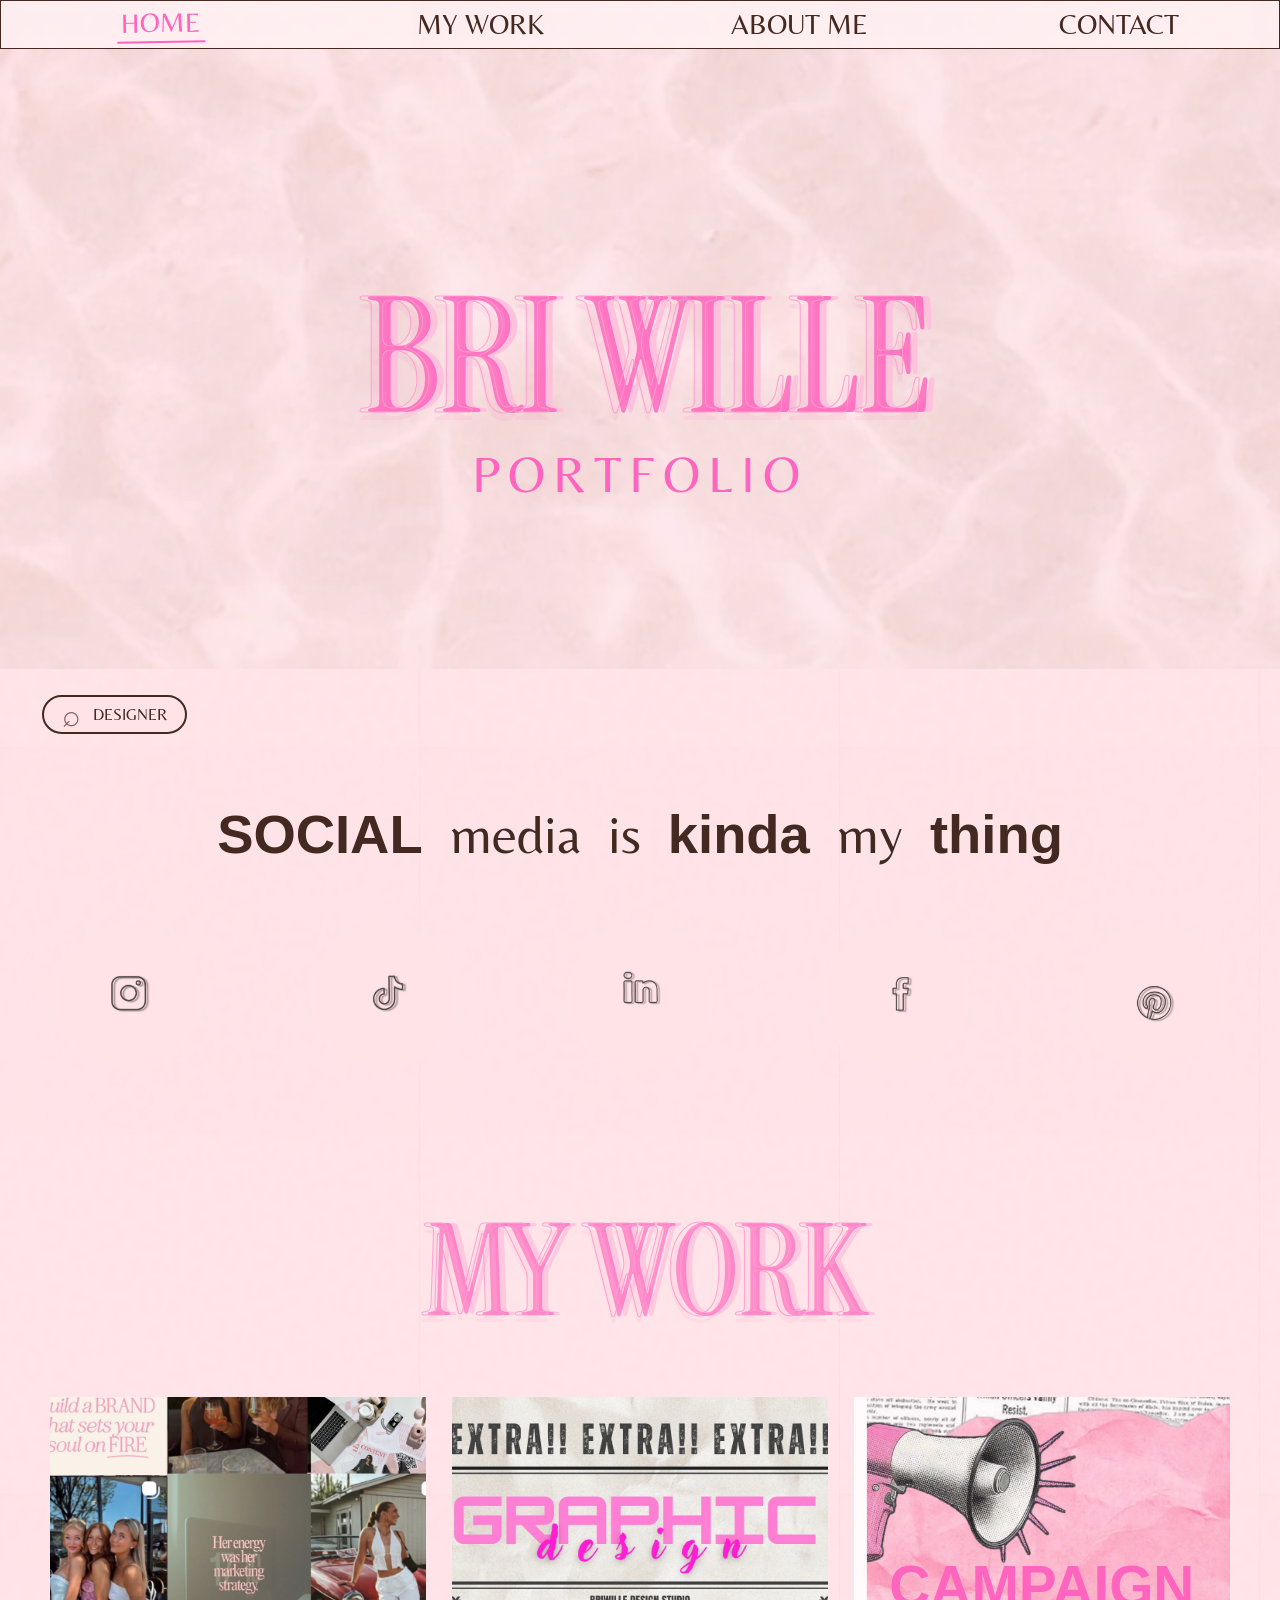
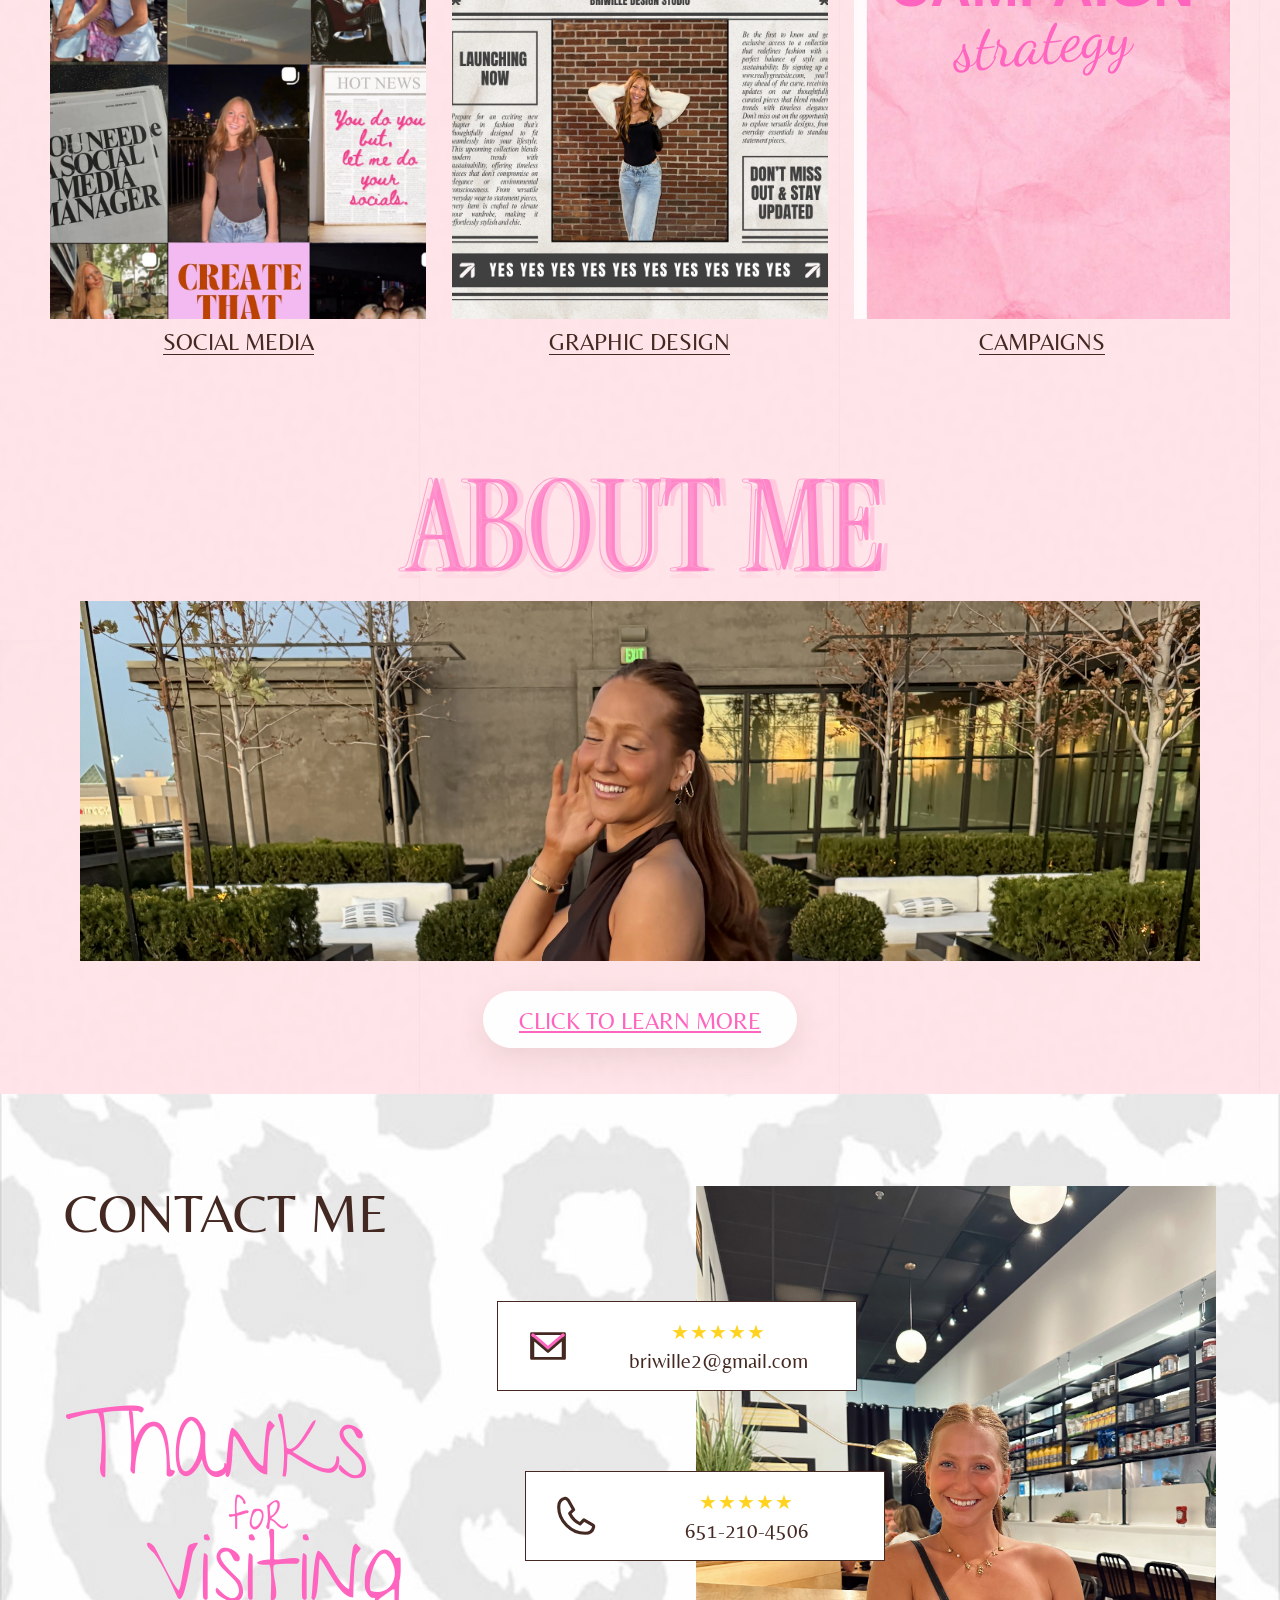
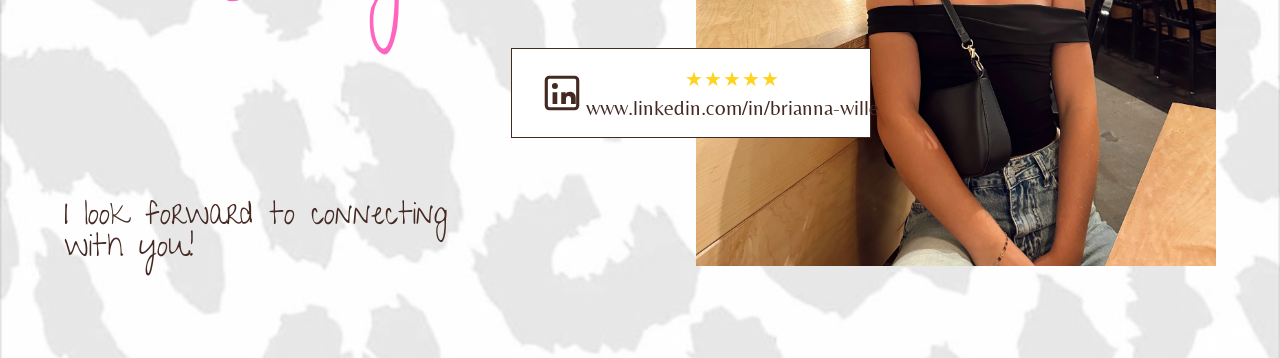
==== commit 255222a7: "up" ====
--- a/index.html
+++ b/index.html
@@ -152,7 +152,7 @@
                     </span>
                     <span class="contact-details">
                         <span class="stars">★★★★★</span>
-                        <span class="contact-text">linkedin.com/in/brianna-wille</span>
+                        <span class="contact-text">www.linkedin.com/in/brianna-wille</span>
                     </span>
                 </a>
             </div>
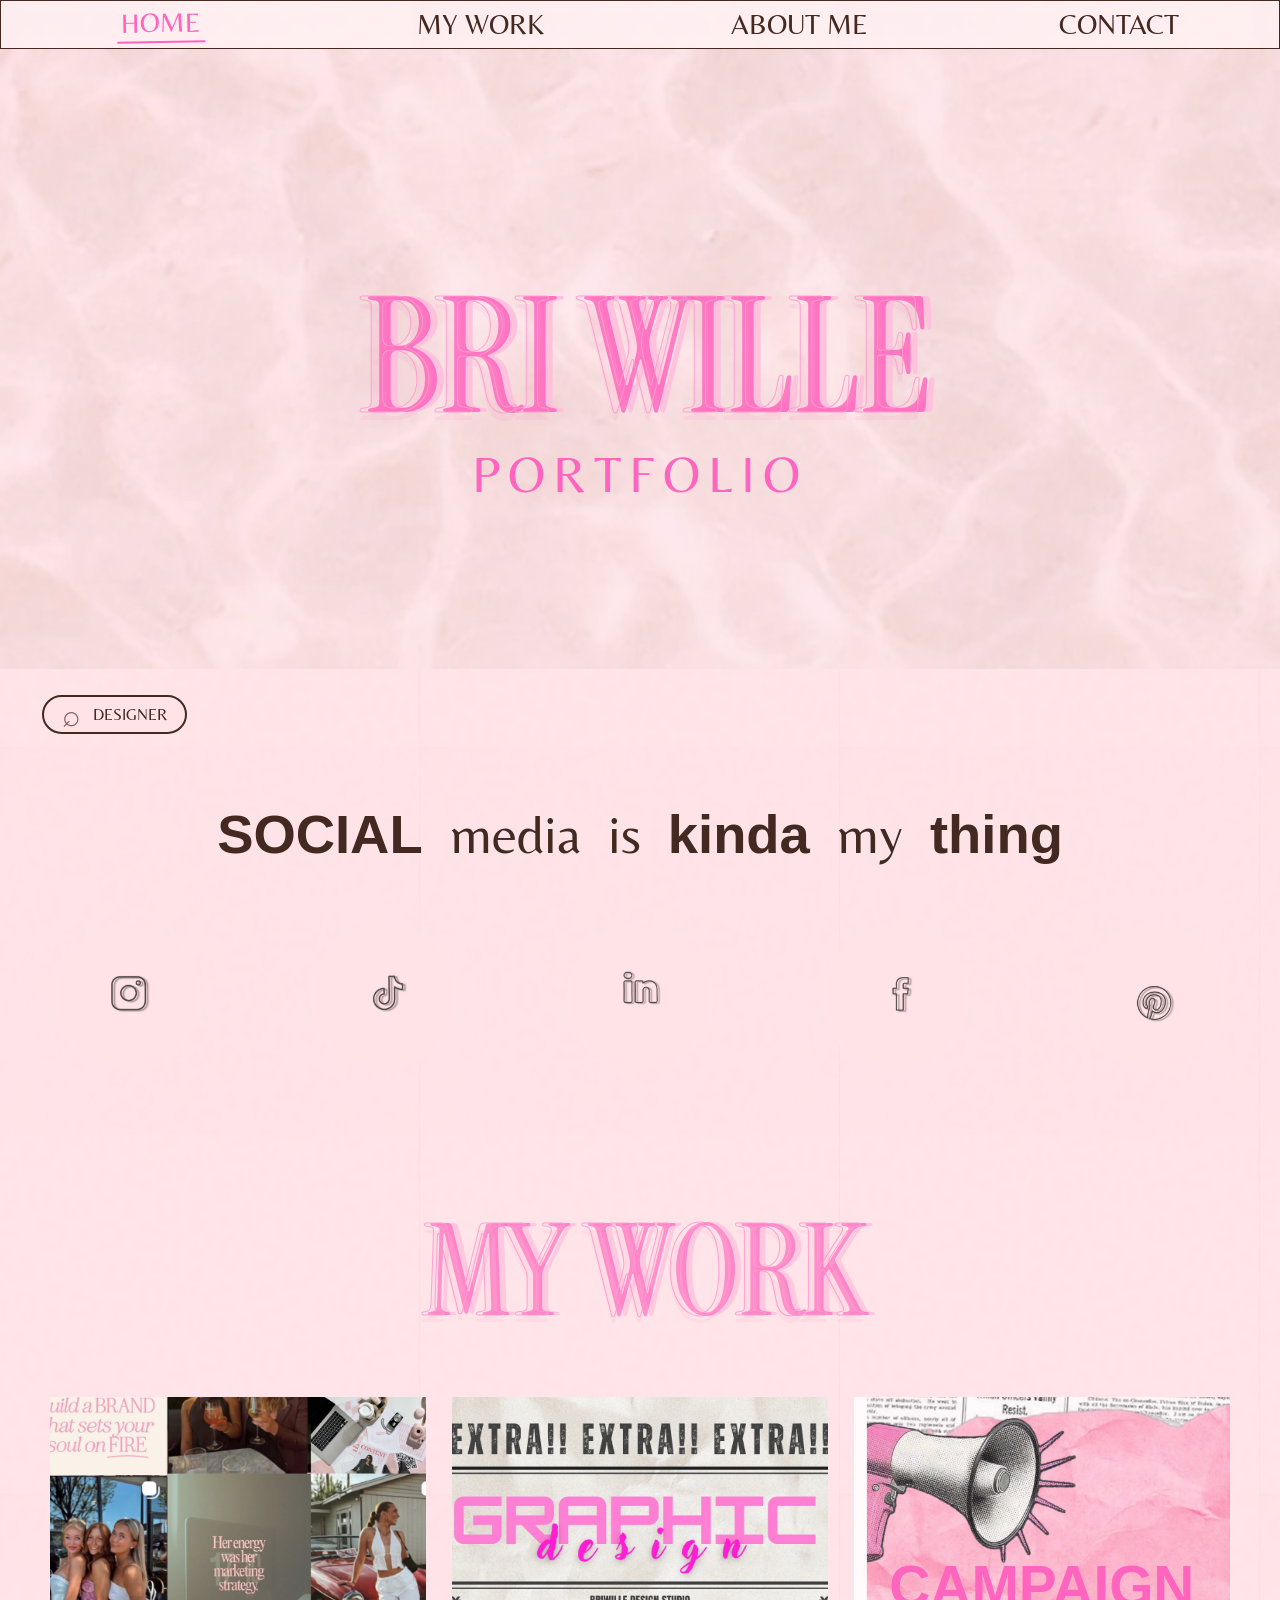
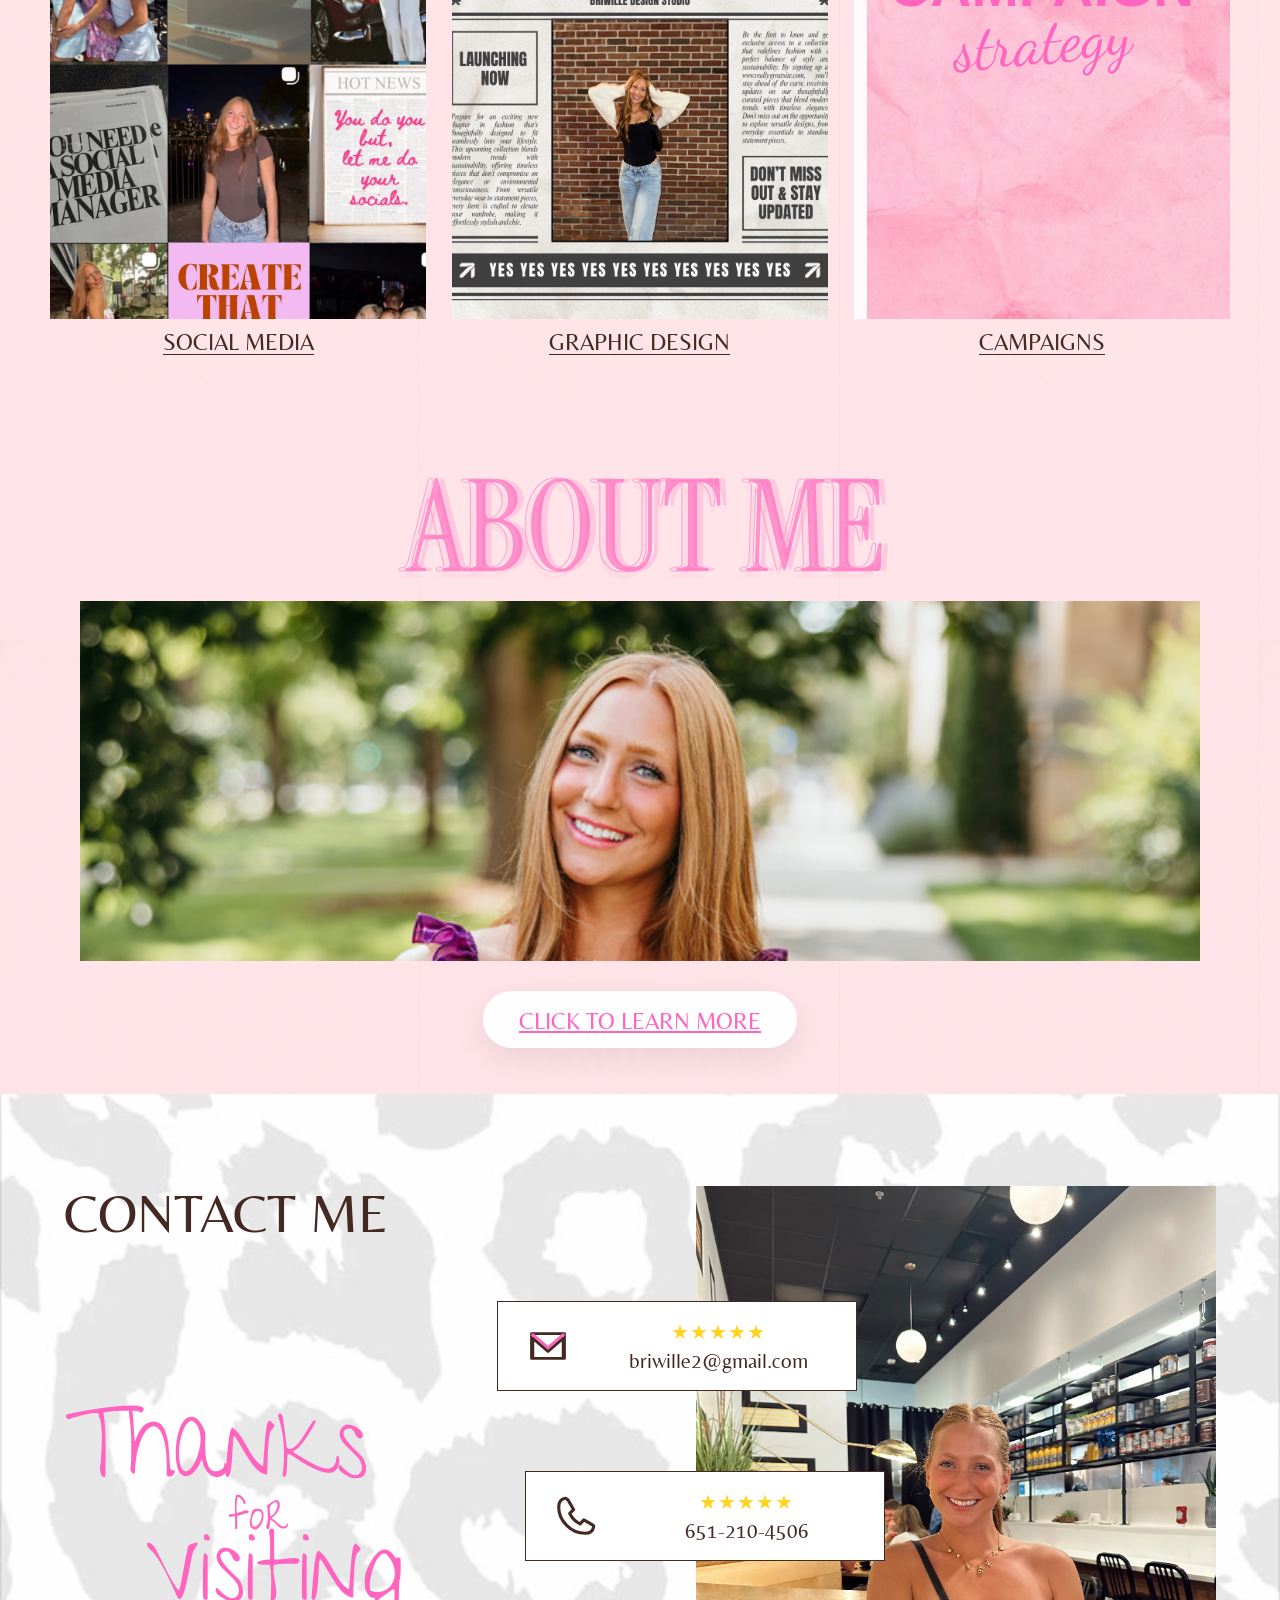
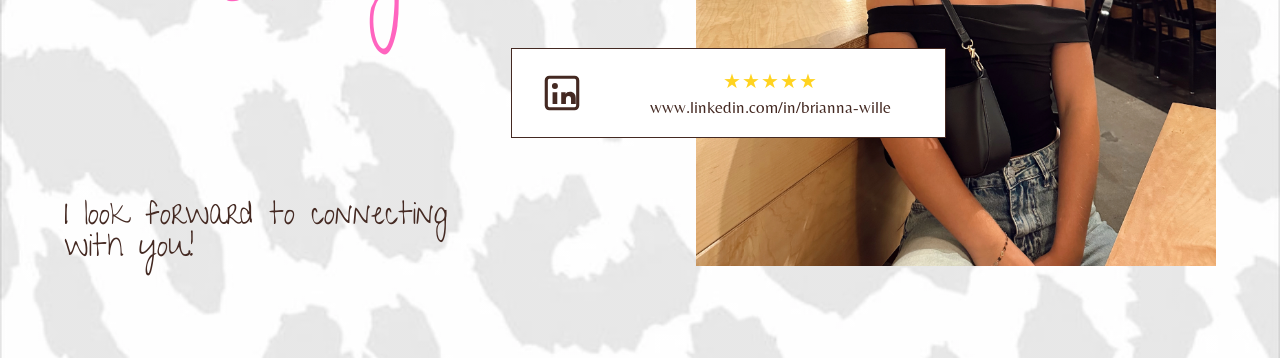
==== commit 33996d3a: "updates" ====
--- a/index.html
+++ b/index.html
@@ -100,7 +100,7 @@
 
         <section class="about-preview" id="about">
             <h2>About Me</h2>
-            <img src="images/aboutmecover.webp" alt="Brianna smiling outdoors" class="about-photo">
+            <img src="images/aboutme-purple-dress.jpg" alt="Brianna smiling in a purple dress on a tree-lined sidewalk" class="about-photo">
             <a href="about.html" class="learn-more">Click To Learn More</a>
         </section>
 
--- a/styles/style.css
+++ b/styles/style.css
@@ -583,7 +583,7 @@
     margin: 0 auto;
     aspect-ratio: 4.05 / 1.3;
     object-fit: cover;
-    object-position: 50% 20%;
+    object-position: 50% 30%;
 }
 
 .learn-more {
@@ -719,6 +719,7 @@
 .linkedin-card {
     top: 68%;
     left: clamp(-48px, -4.2vw, -22px);
+    width: clamp(330px, 34vw, 500px);
 }
 
 .contact-icon {
@@ -766,6 +767,10 @@
     font-size: clamp(0.9rem, 1.8vw, 1.32rem);
     line-height: 1;
     white-space: nowrap;
+}
+
+.linkedin-card .contact-text {
+    font-size: clamp(0.78rem, 1.35vw, 1.05rem);
 }
 
 @media (max-width: 620px) {
@@ -2256,3 +2261,611 @@
         width: min(520px, 88vw);
     }
 }
+
+/* ==========================================================
+   Social Media page: professional layout
+   ========================================================== */
+
+.social-media-page {
+    background-color: #fdf1f4;
+    background-image: radial-gradient(rgba(255, 100, 191, 0.12) 1.5px, transparent 1.5px);
+    background-size: 28px 28px;
+}
+
+.social-media-page .social-case-study {
+    display: block;
+    width: min(1180px, 100%);
+    margin: 0 auto;
+    padding: 28px clamp(16px, 4vw, 40px) 96px;
+    text-align: left;
+}
+
+.social-media-page .social-back-link {
+    position: static;
+    display: inline-block;
+    margin: 0;
+    font-size: 0.82rem;
+    letter-spacing: 0.06em;
+    transition: background-color 180ms ease, color 180ms ease;
+}
+
+.social-media-page .social-back-link:hover,
+.social-media-page .social-back-link:focus-visible {
+    background: var(--pink);
+    color: #fff;
+}
+
+.social-intro {
+    max-width: 780px;
+    margin: clamp(28px, 5vw, 56px) auto clamp(44px, 6vw, 72px);
+    text-align: center;
+}
+
+.social-eyebrow {
+    margin: 0 0 10px;
+    color: var(--pink);
+    font-size: 0.9rem;
+    letter-spacing: 0.24em;
+    text-transform: uppercase;
+}
+
+.social-media-page .social-case-study h1 {
+    margin: 0;
+    font-size: clamp(3.4rem, 9vw, 7.5rem);
+    text-shadow: 5px 0 0 rgba(255, 85, 185, 0.3);
+}
+
+.social-lede {
+    max-width: 620px;
+    margin: 18px auto 0;
+    font-size: clamp(1.05rem, 1.8vw, 1.25rem);
+    line-height: 1.55;
+}
+
+.social-skills {
+    display: flex;
+    flex-wrap: wrap;
+    justify-content: center;
+    gap: 8px 10px;
+    margin: 26px 0 0;
+    padding: 0;
+    list-style: none;
+}
+
+.social-skills li {
+    padding: 7px 14px;
+    border: 1px solid rgba(68, 41, 34, 0.18);
+    border-radius: 999px;
+    background: rgba(255, 255, 255, 0.75);
+    font-size: 0.85rem;
+    letter-spacing: 0.06em;
+    text-transform: uppercase;
+}
+
+.social-media-page .social-project-grid {
+    grid-template-columns: repeat(auto-fill, minmax(320px, 1fr));
+    gap: clamp(22px, 3vw, 34px);
+    align-items: stretch;
+    width: 100%;
+}
+
+.social-project-card {
+    display: flex;
+    flex-direction: column;
+    overflow: hidden;
+    border: 1px solid rgba(68, 41, 34, 0.1);
+    border-radius: 18px;
+    background: #fff;
+    box-shadow: 0 1px 2px rgba(68, 41, 34, 0.04), 0 14px 34px rgba(68, 41, 34, 0.07);
+    transition: transform 220ms ease, box-shadow 220ms ease;
+}
+
+.social-project-card:hover {
+    transform: translateY(-4px);
+    box-shadow: 0 1px 2px rgba(68, 41, 34, 0.05), 0 22px 44px rgba(68, 41, 34, 0.12);
+}
+
+.social-media-page .social-project-grid .social-carousel {
+    width: 100%;
+    max-width: none;
+    background: #f7f3f2;
+}
+
+.social-media-page .social-project-grid .carousel-frame {
+    width: 100%;
+    aspect-ratio: 4 / 5;
+    background: transparent;
+}
+
+.social-media-page .carousel-arrow {
+    width: 38px;
+    height: 38px;
+    border: 0;
+    background: rgba(255, 255, 255, 0.92);
+    box-shadow: 0 4px 14px rgba(68, 41, 34, 0.18);
+    font-family: Arial, Helvetica, sans-serif;
+    font-size: 1.6rem;
+    opacity: 0.85;
+}
+
+.social-media-page .carousel-prev {
+    left: 12px;
+}
+
+.social-media-page .carousel-next {
+    right: 12px;
+}
+
+.social-media-page .social-carousel:hover .carousel-arrow {
+    opacity: 1;
+}
+
+.carousel-counter {
+    position: absolute;
+    right: 12px;
+    bottom: 12px;
+    z-index: 3;
+    margin: 0;
+    padding: 4px 10px;
+    border-radius: 999px;
+    background: rgba(68, 41, 34, 0.72);
+    color: #fff;
+    font-family: Arial, Helvetica, sans-serif;
+    font-size: 0.75rem;
+    letter-spacing: 0.04em;
+}
+
+.social-project-body {
+    display: flex;
+    flex: 1;
+    flex-direction: column;
+    gap: 10px;
+    padding: 22px 24px 24px;
+}
+
+.project-type {
+    margin: 0;
+    color: var(--pink);
+    font-size: 0.78rem;
+    letter-spacing: 0.2em;
+    text-transform: uppercase;
+}
+
+.social-media-page .social-project-body h2 {
+    display: block;
+    min-height: 0;
+    margin: 0;
+    font-family: "Instrument Serif", serif;
+    font-size: clamp(1.7rem, 2.4vw, 2.1rem);
+    line-height: 1.05;
+    text-transform: none;
+}
+
+.project-summary {
+    margin: 0;
+    font-size: 1.02rem;
+    line-height: 1.5;
+}
+
+.project-tags {
+    display: flex;
+    flex-wrap: wrap;
+    gap: 6px;
+    margin: 4px 0 0;
+    padding: 0;
+    list-style: none;
+}
+
+.project-tags li {
+    padding: 4px 10px;
+    border-radius: 999px;
+    background: var(--soft-pink);
+    font-size: 0.78rem;
+    letter-spacing: 0.04em;
+}
+
+.social-media-page .case-study-button {
+    align-self: flex-start;
+    min-height: 0;
+    margin-top: auto;
+    padding: 14px 0 0;
+    border: 0;
+    border-top: 1px solid rgba(68, 41, 34, 0.1);
+    border-radius: 0;
+    width: 100%;
+    background: none;
+    box-shadow: none;
+    color: var(--ink);
+    font-size: 0.92rem;
+    letter-spacing: 0.1em;
+    text-align: left;
+    white-space: nowrap;
+    display: block;
+}
+
+.social-media-page .case-study-button::after {
+    content: "\2192";
+    margin-left: 8px;
+    color: var(--pink);
+    display: inline-block;
+    transition: transform 180ms ease;
+}
+
+.social-media-page .case-study-button:hover,
+.social-media-page .case-study-button:focus-visible {
+    background: none;
+    color: var(--pink);
+    transform: none;
+}
+
+.social-media-page .case-study-button:hover::after,
+.social-media-page .case-study-button:focus-visible::after {
+    transform: translateX(4px);
+}
+
+.social-media-page ~ .campaign-modal {
+    width: min(760px, calc(100vw - 32px));
+    border: 0;
+    border-radius: 18px;
+    background: #fff;
+}
+
+.social-media-page ~ .campaign-modal h2 {
+    font-size: clamp(2rem, 4vw, 3rem);
+    line-height: 1.05;
+    text-transform: none;
+}
+
+.social-media-page ~ .campaign-modal p {
+    font-size: 1.05rem;
+    line-height: 1.65;
+}
+
+@media (max-width: 620px) {
+    .social-media-page .social-back-link {
+        margin: 0;
+    }
+
+    .social-media-page .social-project-grid {
+        grid-template-columns: 1fr;
+    }
+}
+
+/* ==========================================================
+   Campaigns page: professional card style (keeps 2-col layout)
+   ========================================================== */
+
+.campaign-pro {
+    background-color: #fdf1f4;
+    background-image: radial-gradient(rgba(255, 100, 191, 0.12) 1.5px, transparent 1.5px);
+    background-size: 28px 28px;
+}
+
+.campaign-pro .portfolio-hero {
+    display: block;
+    min-height: 0;
+    width: min(1120px, calc(100% - 34px));
+    margin: 0 auto;
+    padding: 28px 0 clamp(40px, 6vw, 64px);
+}
+
+.campaign-pro .back-link {
+    display: block;
+    width: fit-content;
+    margin: 0 auto clamp(28px, 5vw, 52px) 0;
+    font-size: 0.82rem;
+    letter-spacing: 0.06em;
+    transition: background-color 180ms ease, color 180ms ease;
+}
+
+.campaign-pro .back-link:hover,
+.campaign-pro .back-link:focus-visible {
+    background: var(--pink);
+    color: #fff;
+}
+
+.campaign-pro .portfolio-hero h1 {
+    font-size: clamp(3.4rem, 9vw, 7.5rem);
+    text-shadow: 5px 0 0 rgba(255, 85, 185, 0.3);
+}
+
+.campaign-lede {
+    max-width: 620px;
+    margin: 18px auto 0;
+    font-size: clamp(1.05rem, 1.8vw, 1.25rem);
+    line-height: 1.55;
+}
+
+.campaign-pro .campaign-card {
+    display: flex;
+    flex-direction: column;
+    border: 1px solid rgba(68, 41, 34, 0.1);
+    border-radius: 18px;
+    background: #fff;
+    box-shadow: 0 1px 2px rgba(68, 41, 34, 0.04), 0 14px 34px rgba(68, 41, 34, 0.07);
+    transition: transform 220ms ease, box-shadow 220ms ease;
+}
+
+.campaign-pro .campaign-card:hover {
+    transform: translateY(-4px);
+    box-shadow: 0 1px 2px rgba(68, 41, 34, 0.05), 0 22px 44px rgba(68, 41, 34, 0.12);
+}
+
+.campaign-pro .campaign-card img {
+    border-bottom: 1px solid rgba(68, 41, 34, 0.08);
+}
+
+.campaign-pro .campaign-card-body {
+    display: flex;
+    flex: 1;
+    flex-direction: column;
+    gap: 10px;
+    padding: 24px 28px 26px;
+}
+
+.campaign-pro .campaign-card .project-type {
+    font-size: 0.78rem;
+    letter-spacing: 0.2em;
+    line-height: 1.2;
+}
+
+.campaign-pro .campaign-card h2 {
+    font-size: clamp(1.8rem, 2.6vw, 2.3rem);
+    line-height: 1.05;
+    text-transform: none;
+}
+
+.campaign-pro .campaign-card .campaign-summary {
+    color: var(--ink);
+    font-size: 1.02rem;
+    line-height: 1.5;
+    text-transform: none;
+}
+
+.campaign-pro .campaign-card .project-tags {
+    margin-bottom: 6px;
+}
+
+.campaign-pro .campaign-actions {
+    display: flex;
+    flex-wrap: wrap;
+    gap: 10px 22px;
+    align-items: center;
+    margin-top: auto;
+    padding: 16px 0 0;
+    border-top: 1px solid rgba(68, 41, 34, 0.1);
+}
+
+.campaign-pro .campaign-card a,
+.campaign-pro .campaign-card button {
+    min-width: 0;
+    min-height: 0;
+    margin: 0;
+    font-size: 0.9rem;
+    letter-spacing: 0.1em;
+}
+
+.campaign-pro .campaign-card a {
+    padding: 11px 20px;
+    border-color: var(--pink);
+    background: var(--pink);
+    color: #fff;
+}
+
+.campaign-pro .campaign-card a:hover,
+.campaign-pro .campaign-card a:focus-visible {
+    background: #e94fa9;
+    border-color: #e94fa9;
+    color: #fff;
+}
+
+.campaign-pro .campaign-card button {
+    display: inline-block;
+    white-space: nowrap;
+    padding: 11px 0;
+    border: 0;
+    border-radius: 0;
+    background: none;
+    color: var(--ink);
+}
+
+.campaign-pro .campaign-card button::after {
+    content: "\2192";
+    margin-left: 8px;
+    color: var(--pink);
+    display: inline-block;
+    transition: transform 180ms ease;
+}
+
+.campaign-pro .campaign-card button:hover,
+.campaign-pro .campaign-card button:focus-visible {
+    background: none;
+    color: var(--pink);
+    transform: none;
+}
+
+.campaign-pro .campaign-card button:hover::after,
+.campaign-pro .campaign-card button:focus-visible::after {
+    transform: translateX(4px);
+}
+
+.campaign-pro ~ .campaign-modal {
+    width: min(760px, calc(100vw - 32px));
+    border: 0;
+    border-radius: 18px;
+    background: #fff;
+}
+
+.campaign-pro ~ .campaign-modal h2 {
+    font-size: clamp(2rem, 4vw, 3rem);
+    line-height: 1.05;
+    text-transform: none;
+}
+
+.campaign-pro ~ .campaign-modal p {
+    font-size: 1.05rem;
+    line-height: 1.65;
+}
+
+@media (max-width: 680px) {
+    .campaign-pro .back-link {
+        margin-left: 0;
+    }
+}
+
+/* ==========================================================
+   Graphic Design page: professional card style (keeps layout)
+   ========================================================== */
+
+.graphic-pro {
+    background-color: #fdf1f4;
+    background-image: radial-gradient(rgba(255, 100, 191, 0.12) 1.5px, transparent 1.5px);
+    background-size: 28px 28px;
+}
+
+.graphic-pro .portfolio-hero {
+    display: block;
+    min-height: 0;
+    width: min(1180px, calc(100% - 36px));
+    margin: 0 auto;
+    padding: 28px 0 clamp(40px, 6vw, 64px);
+}
+
+.graphic-pro .back-link {
+    display: block;
+    width: fit-content;
+    margin: 0 auto clamp(28px, 5vw, 52px) 0;
+    font-size: 0.82rem;
+    letter-spacing: 0.06em;
+    transition: background-color 180ms ease, color 180ms ease;
+}
+
+.graphic-pro .back-link:hover,
+.graphic-pro .back-link:focus-visible {
+    background: var(--pink);
+    color: #fff;
+}
+
+.graphic-pro .portfolio-hero h1 {
+    font-size: clamp(3.4rem, 9vw, 7.5rem);
+    text-shadow: 5px 0 0 rgba(255, 85, 185, 0.3);
+}
+
+.graphic-pro .graphic-showcase {
+    gap: clamp(26px, 4vw, 44px);
+    margin-bottom: 0;
+}
+
+.graphic-pro .graphic-project {
+    border: 1px solid rgba(68, 41, 34, 0.1);
+    border-radius: 18px;
+    background: #fff;
+    box-shadow: 0 1px 2px rgba(68, 41, 34, 0.04), 0 14px 34px rgba(68, 41, 34, 0.07);
+}
+
+.graphic-pro .graphic-project-card {
+    gap: 10px;
+    padding: 0;
+    border: 0;
+    background: none;
+    box-shadow: none;
+}
+
+.graphic-pro .graphic-project-card .project-type {
+    font-size: 0.78rem;
+    letter-spacing: 0.2em;
+    line-height: 1.2;
+}
+
+.graphic-pro .graphic-project-card h2 {
+    font-size: clamp(2rem, 3.2vw, 2.8rem);
+    line-height: 1.05;
+    text-transform: none;
+}
+
+.graphic-pro .graphic-project-card span {
+    color: var(--ink);
+    font-size: 1.05rem;
+    line-height: 1.5;
+}
+
+.graphic-pro .graphic-project-cyclist .project-tags {
+    justify-content: center;
+}
+
+.graphic-pro .case-study-button {
+    display: inline-block;
+    min-height: 0;
+    margin-top: 6px;
+    padding: 14px 0 0;
+    border: 0;
+    border-top: 1px solid rgba(68, 41, 34, 0.1);
+    border-radius: 0;
+    background: none;
+    box-shadow: none;
+    color: var(--ink);
+    font-size: 0.92rem;
+    letter-spacing: 0.1em;
+    white-space: nowrap;
+}
+
+.graphic-pro .graphic-project-cyclist .case-study-button {
+    padding-left: 24px;
+    padding-right: 24px;
+}
+
+.graphic-pro .case-study-button::after {
+    content: "\2192";
+    margin-left: 8px;
+    color: var(--pink);
+    display: inline-block;
+    transition: transform 180ms ease;
+}
+
+.graphic-pro .case-study-button:hover,
+.graphic-pro .case-study-button:focus-visible {
+    background: none;
+    color: var(--pink);
+    transform: none;
+}
+
+.graphic-pro .case-study-button:hover::after,
+.graphic-pro .case-study-button:focus-visible::after {
+    transform: translateX(4px);
+}
+
+.graphic-pro .browser-mockup {
+    border-radius: 10px 10px 0 0;
+    box-shadow: 0 10px 28px rgba(68, 41, 34, 0.12);
+}
+
+.graphic-pro .phone-mockup {
+    box-shadow: 0 14px 30px rgba(68, 41, 34, 0.18);
+}
+
+.graphic-pro .brand-art {
+    border-radius: 12px;
+    background: #f7f3f2;
+}
+
+.graphic-pro .brand-art .brand-system-image {
+    filter: drop-shadow(0 12px 22px rgba(68, 41, 34, 0.14));
+}
+
+.graphic-pro ~ .campaign-modal {
+    width: min(760px, calc(100vw - 32px));
+    border: 0;
+    border-radius: 18px;
+    background: #fff;
+}
+
+.graphic-pro ~ .campaign-modal h2 {
+    font-size: clamp(2rem, 4vw, 3rem);
+    line-height: 1.05;
+    text-transform: none;
+}
+
+.graphic-pro ~ .campaign-modal p {
+    font-size: 1.05rem;
+    line-height: 1.65;
+}
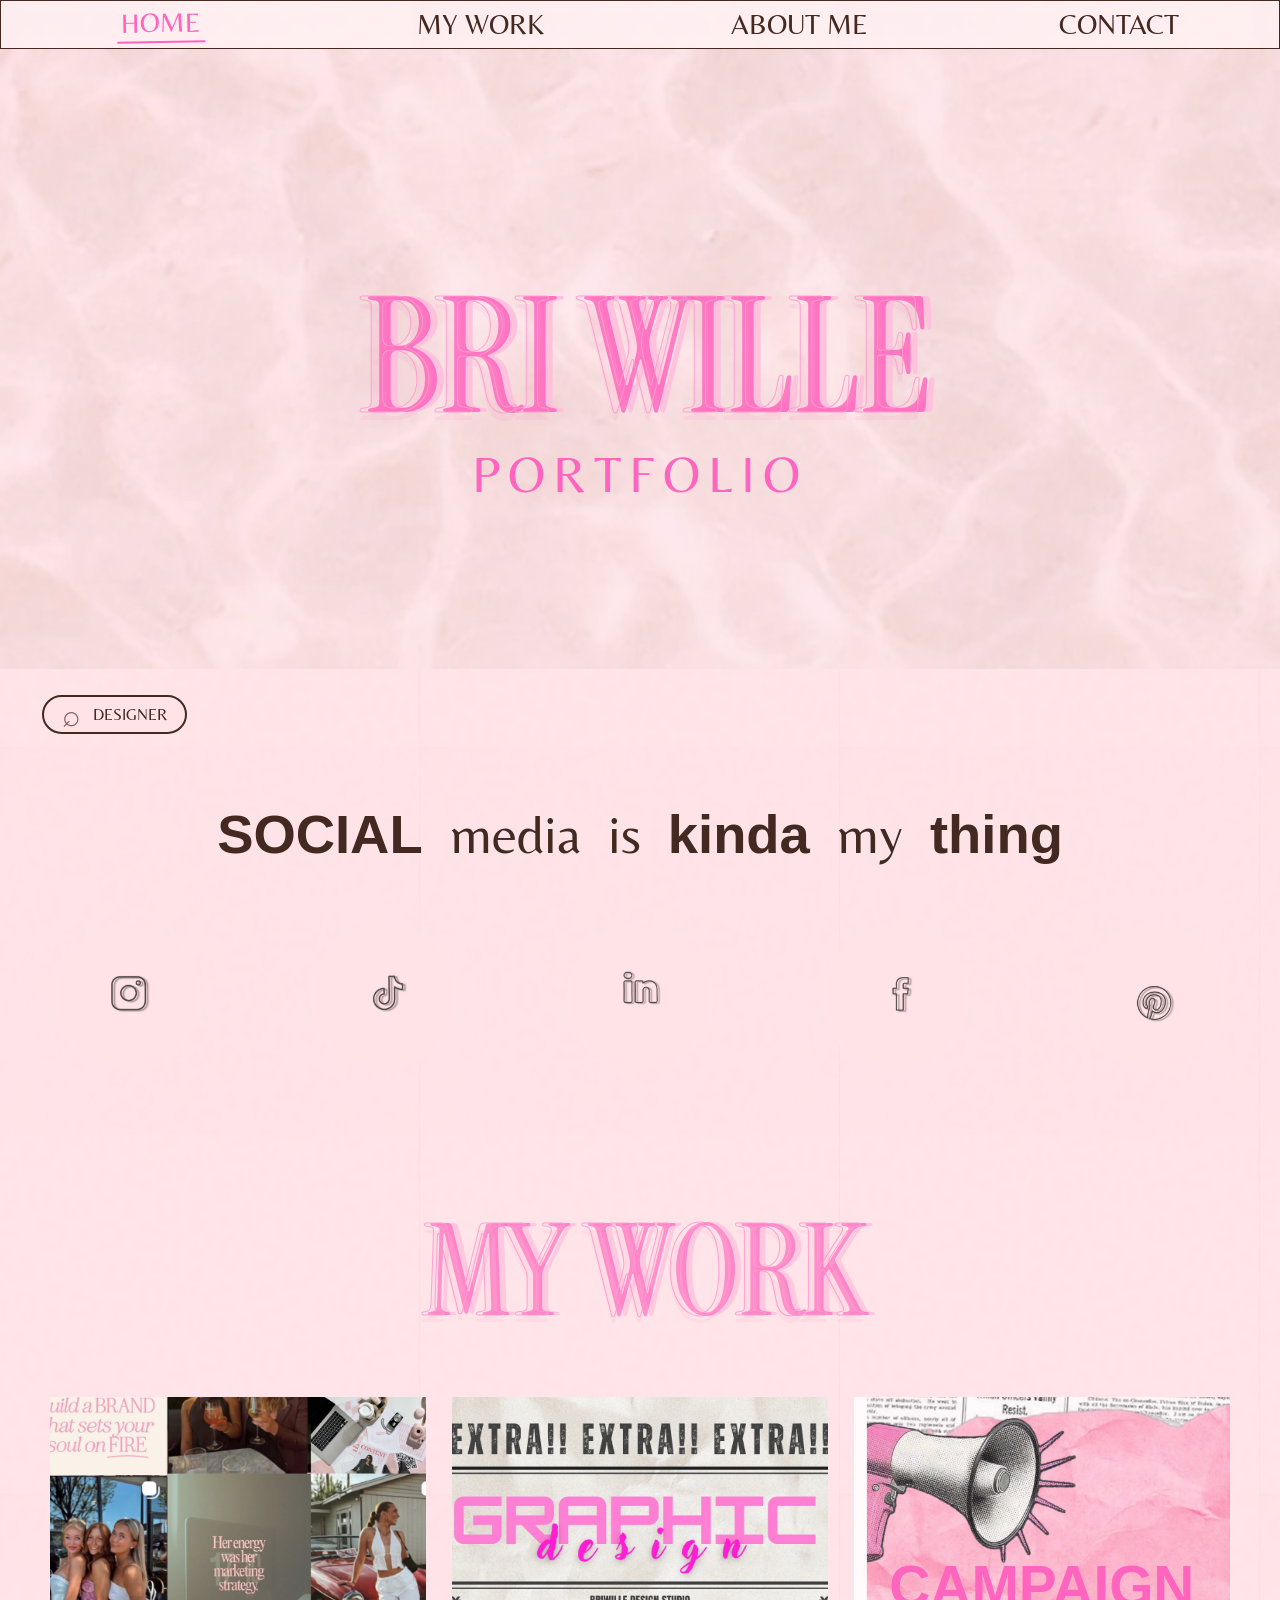
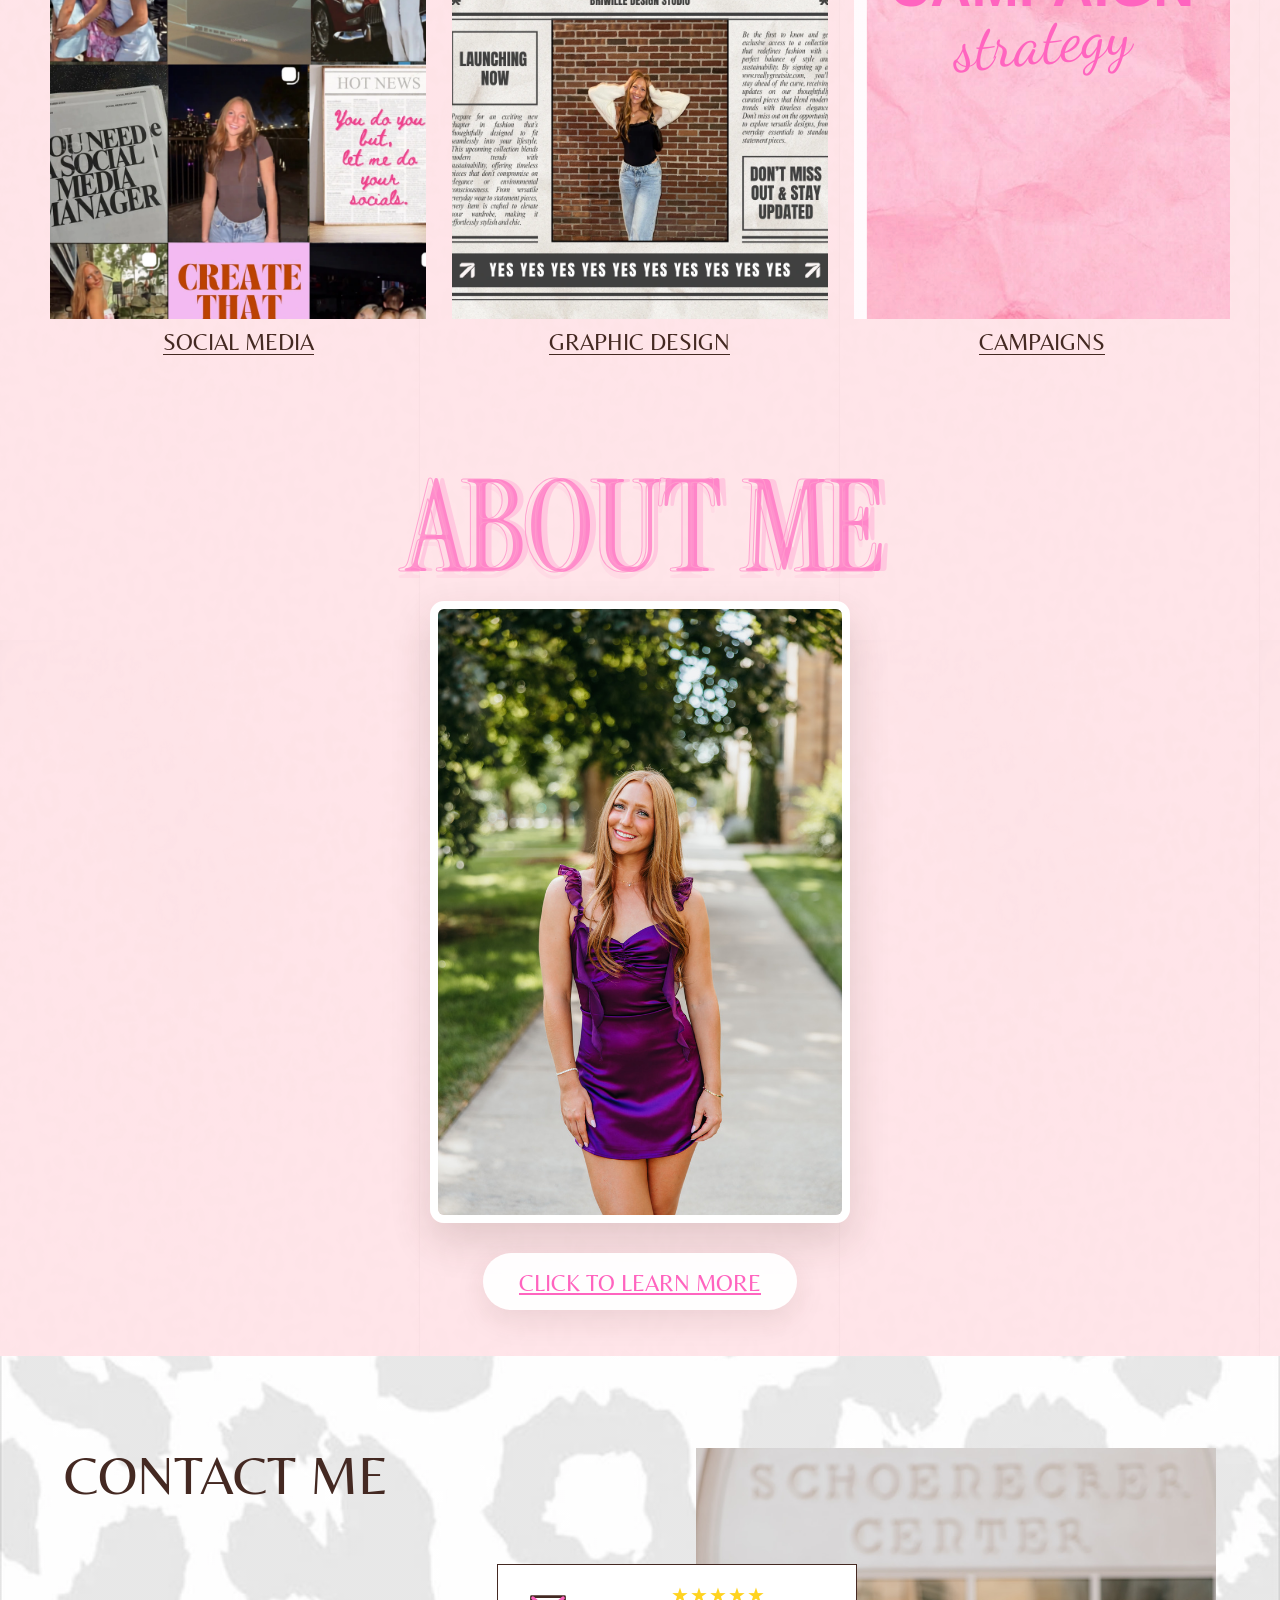
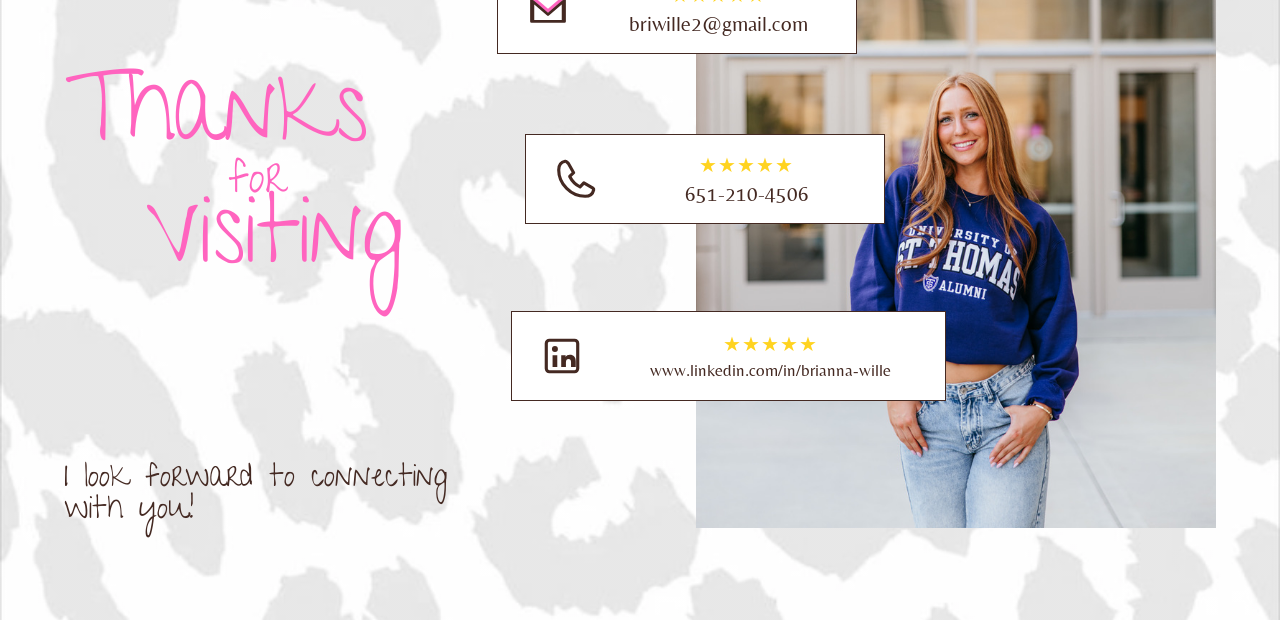
==== commit 57a3c4de: "update" ====
--- a/index.html
+++ b/index.html
@@ -116,7 +116,7 @@
             </div>
 
             <div class="contact-art">
-                <img src="images/Contant me photo.webp" alt="Brianna sitting in a cafe" class="contact-photo">
+                <img src="images/contact-me-alumni.jpg" alt="Brianna smiling in a University of St. Thomas Alumni sweatshirt outside the Schoenecker Center" class="contact-photo">
 
                 <a class="contact-card email-card" href="mailto:briwille2@gmail.com" aria-label="Email Brianna">
                     <span class="contact-icon" aria-hidden="true">
--- a/styles/style.css
+++ b/styles/style.css
@@ -579,11 +579,12 @@
 }
 
 .about-photo {
-    width: min(1120px, 100%);
+    width: min(420px, 100%);
+    height: auto;
     margin: 0 auto;
-    aspect-ratio: 4.05 / 1.3;
-    object-fit: cover;
-    object-position: 50% 30%;
+    border: 8px solid #fff;
+    border-radius: 14px;
+    box-shadow: 0 18px 40px rgba(68, 41, 34, 0.16);
 }
 
 .learn-more {
@@ -2869,3 +2870,58 @@
     font-size: 1.05rem;
     line-height: 1.65;
 }
+
+/* ==========================================================
+   Homepage Contact section: phone layout
+   Photo on its own, contact cards stacked beneath it
+   ========================================================== */
+
+@media (max-width: 620px) {
+    .contact-section {
+        grid-template-columns: 1fr;
+        gap: 22px;
+        padding: 40px 16px 44px;
+    }
+
+    .contact-copy {
+        min-height: 0;
+        gap: 14px;
+        text-align: center;
+    }
+
+    .contact-copy .thanks-note span {
+        padding-left: 0;
+    }
+
+    .contact-art {
+        display: flex;
+        flex-direction: column;
+        gap: 12px;
+        min-height: 0;
+    }
+
+    .contact-art .contact-photo {
+        position: static;
+        width: 100%;
+        height: auto;
+        aspect-ratio: 4 / 5;
+        margin-bottom: 6px;
+        border: 6px solid #fff;
+        border-radius: 14px;
+        object-position: 50% 35%;
+        box-shadow: 0 14px 32px rgba(68, 41, 34, 0.14);
+    }
+
+    .contact-art .contact-card {
+        position: static;
+        width: 100%;
+        min-width: 0;
+        gap: 12px;
+        padding: 10px 14px;
+    }
+
+    .contact-art .contact-text {
+        font-size: 0.9rem;
+        overflow-wrap: anywhere;
+    }
+}
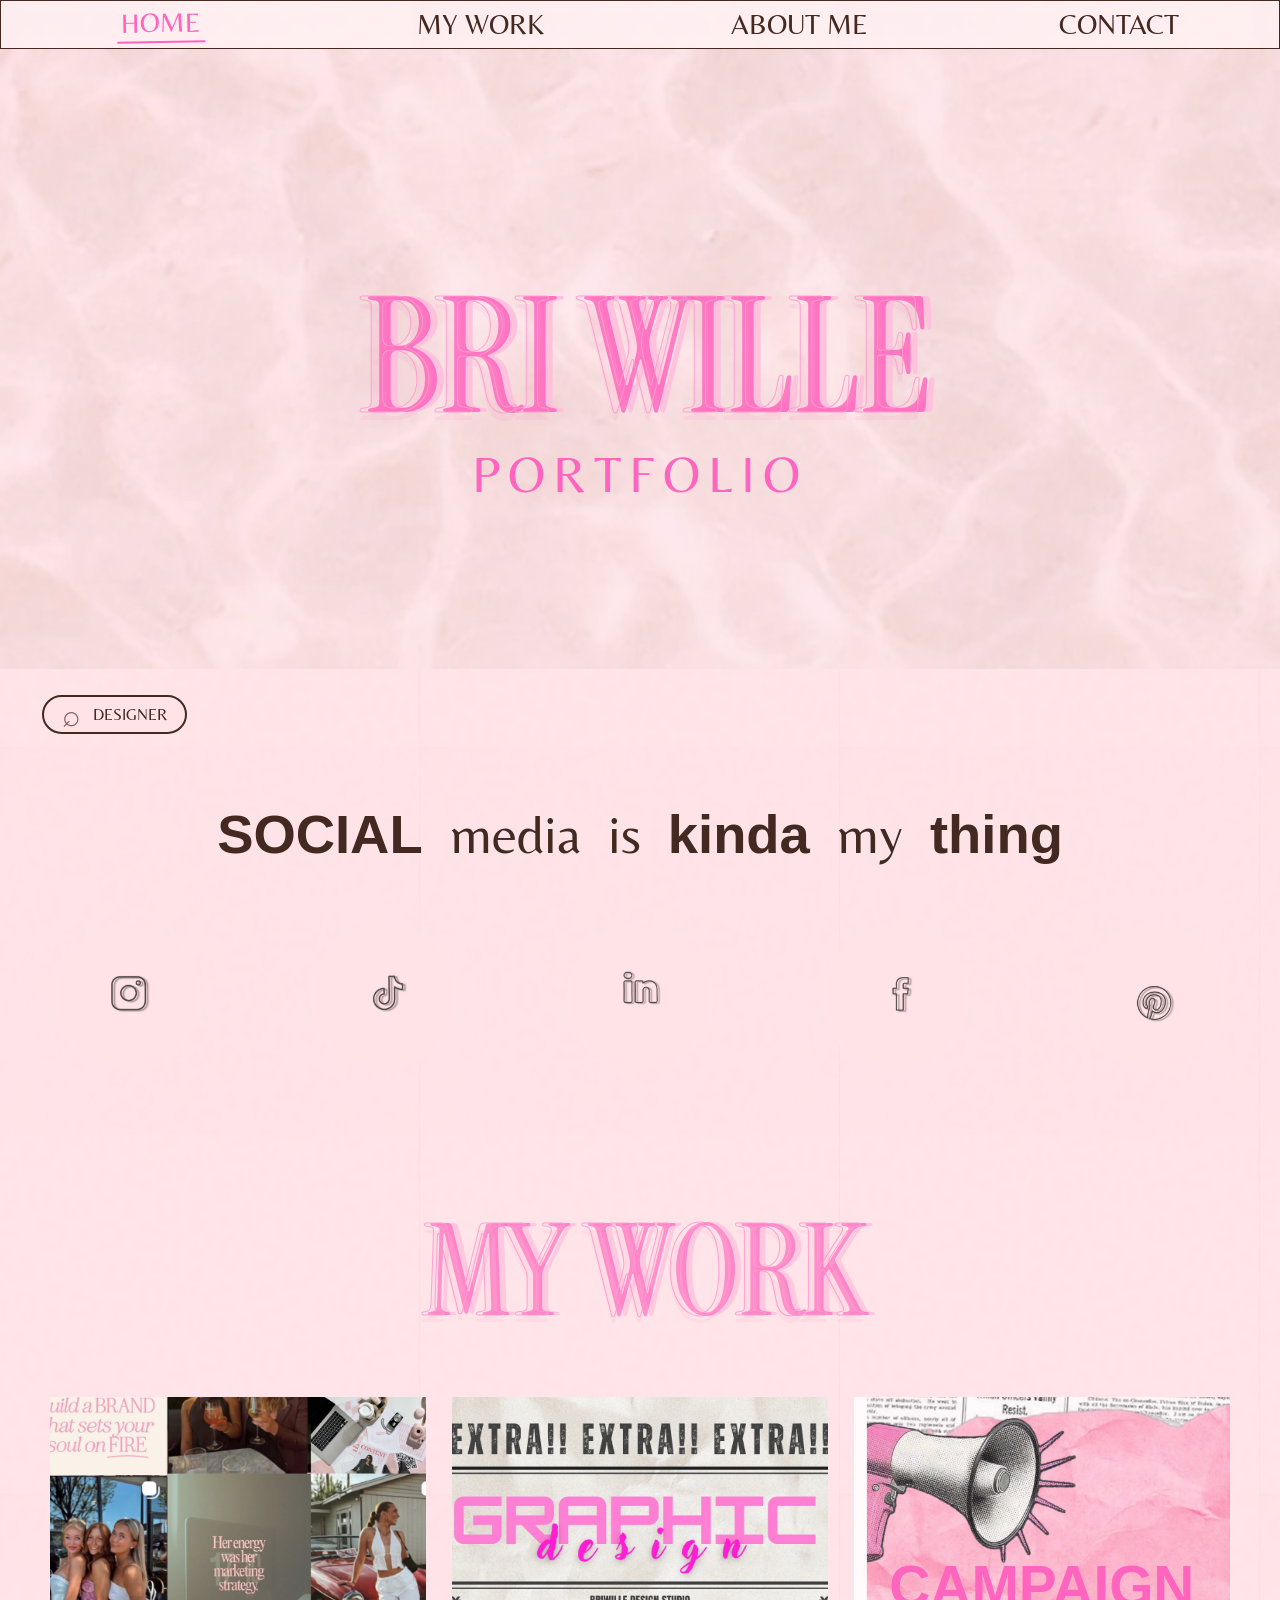
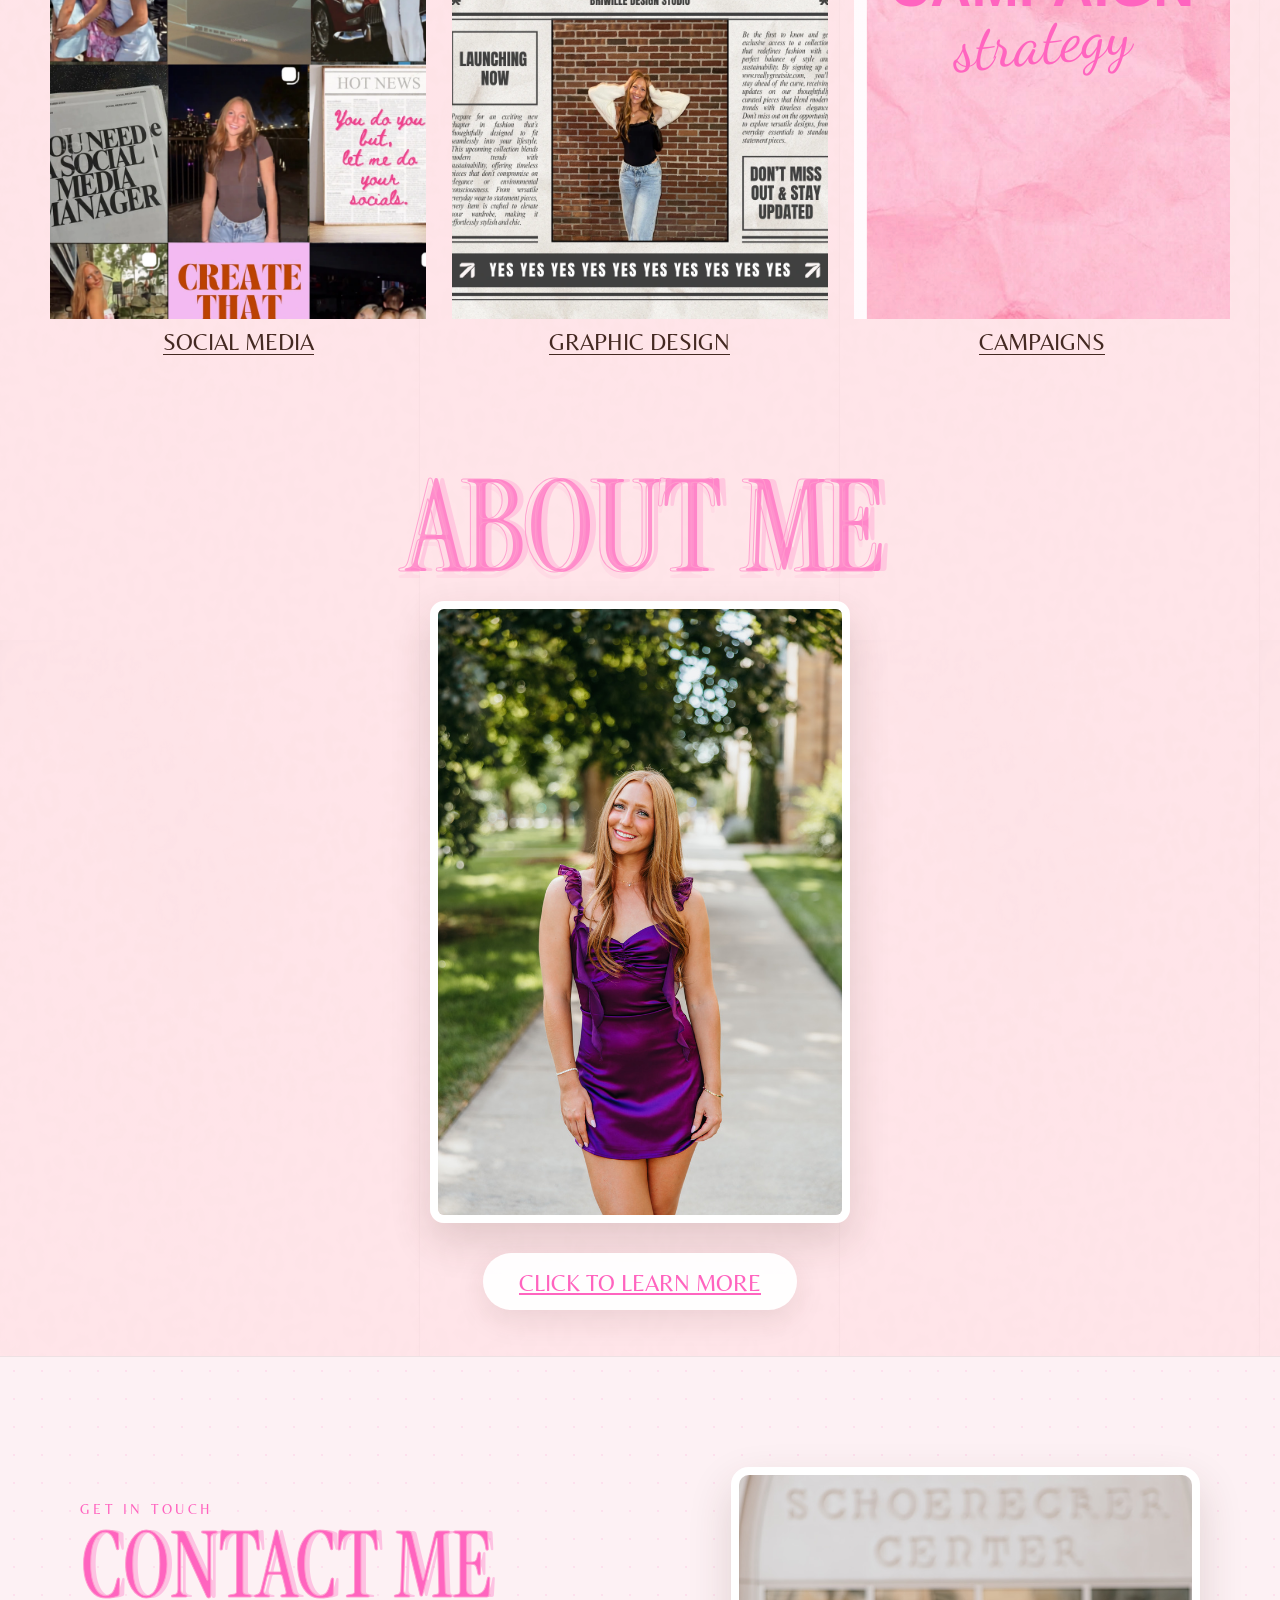
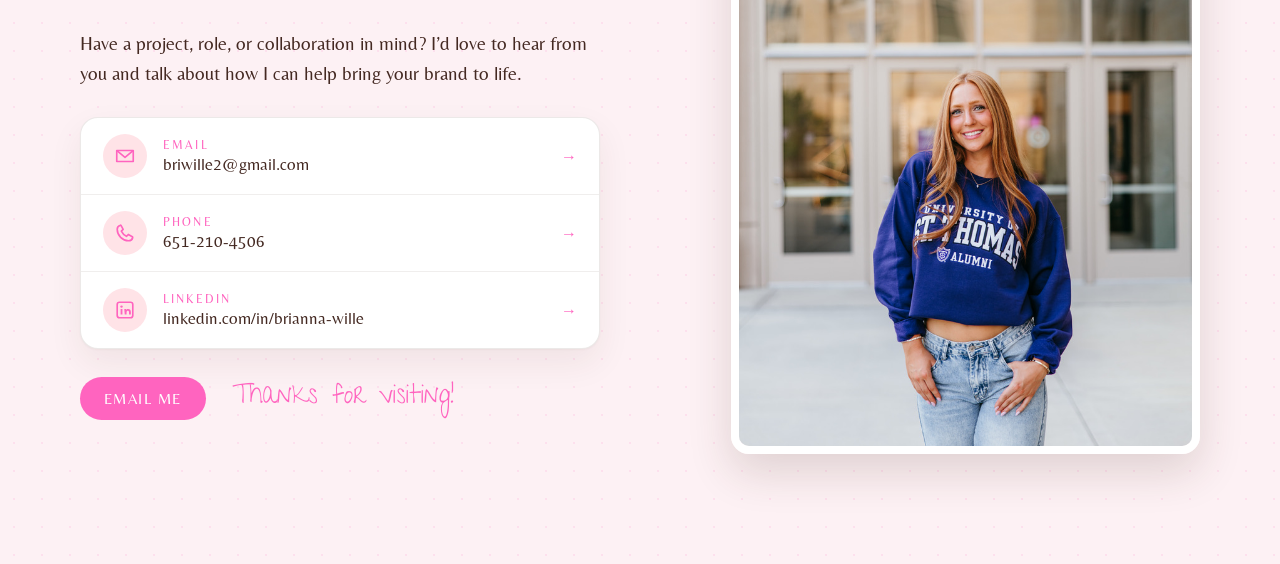
==== commit c5804031: "Fix Wild mockup typos and redesign homepage Contact section Co-Authored-By: Claude Opus 5.5 <noreply" ====
--- a/index.html
+++ b/index.html
@@ -104,65 +104,60 @@
             <a href="about.html" class="learn-more">Click To Learn More</a>
         </section>
 
-        <section class="contact-section" id="contact">
-            <div class="contact-copy">
-                <h2>Contact Me</h2>
-                <p class="thanks-note">
-                    <span>Thanks</span>
-                    <span>for</span>
-                    <span>Visiting</span>
-                </p>
-                <p class="closing-note">I look forward to connecting with you!</p>
-            </div>
+        <section class="contact-pro" id="contact" aria-labelledby="contact-title">
+            <div class="contact-pro-inner">
+                <div class="contact-pro-copy">
+                    <p class="social-eyebrow">Get In Touch</p>
+                    <h2 id="contact-title">Contact Me</h2>
+                    <p class="contact-pro-lede">Have a project, role, or collaboration in mind? I’d love to hear from you and talk about how I can help bring your brand to life.</p>
 
-            <div class="contact-art">
-                <img src="images/contact-me-alumni.jpg" alt="Brianna smiling in a University of St. Thomas Alumni sweatshirt outside the Schoenecker Center" class="contact-photo">
+                    <ul class="contact-pro-list">
+                        <li>
+                            <a href="mailto:briwille2@gmail.com">
+                                <span class="contact-pro-icon" aria-hidden="true">
+                                    <svg viewBox="0 0 24 24"><path d="M3 6h18v12H3z" fill="none" stroke="currentColor" stroke-width="1.8" stroke-linejoin="round"/><path d="m3.5 6.5 8.5 7 8.5-7" fill="none" stroke="currentColor" stroke-width="1.8" stroke-linecap="round" stroke-linejoin="round"/></svg>
+                                </span>
+                                <span class="contact-pro-detail">
+                                    <span class="contact-pro-label">Email</span>
+                                    <span class="contact-pro-value">briwille2@gmail.com</span>
+                                </span>
+                            </a>
+                        </li>
+                        <li>
+                            <a href="tel:+16512104506">
+                                <span class="contact-pro-icon" aria-hidden="true">
+                                    <svg viewBox="0 0 24 24"><path d="M7.5 3.5 10 8l-2 2c1.2 2.5 3.1 4.4 5.6 5.6l2-2 4.4 2.5c.3.2.5.6.4 1-.5 2-2.3 3.4-4.5 3.4C9.3 20.5 3.5 14.7 3.5 8c0-2.2 1.4-4 3.4-4.5.3-.1.6 0 .6 0z" fill="none" stroke="currentColor" stroke-width="1.8" stroke-linejoin="round"/></svg>
+                                </span>
+                                <span class="contact-pro-detail">
+                                    <span class="contact-pro-label">Phone</span>
+                                    <span class="contact-pro-value">651-210-4506</span>
+                                </span>
+                            </a>
+                        </li>
+                        <li>
+                            <a href="https://www.linkedin.com/in/brianna-wille" target="_blank" rel="noreferrer">
+                                <span class="contact-pro-icon" aria-hidden="true">
+                                    <svg viewBox="0 0 24 24"><rect x="3.5" y="3.5" width="17" height="17" rx="2.5" fill="none" stroke="currentColor" stroke-width="1.8"/><circle cx="8.2" cy="8.3" r="1.3" fill="currentColor"/><path d="M7.2 11h2v6h-2zM11.2 11h1.9v.9c.4-.6 1.2-1.1 2.3-1.1 1.9 0 3 1.2 3 3.4V17h-2v-2.5c0-1.1-.5-1.7-1.3-1.7-.9 0-1.4.6-1.4 1.7V17h-2z" fill="currentColor"/></svg>
+                                </span>
+                                <span class="contact-pro-detail">
+                                    <span class="contact-pro-label">LinkedIn</span>
+                                    <span class="contact-pro-value">linkedin.com/in/brianna-wille</span>
+                                </span>
+                            </a>
+                        </li>
+                    </ul>
 
-                <a class="contact-card email-card" href="mailto:briwille2@gmail.com" aria-label="Email Brianna">
-                    <span class="contact-icon" aria-hidden="true">
-                        <svg viewBox="0 0 64 48" role="img" focusable="false">
-                            <path d="M8 6h48v36H8z" fill="#fff" stroke="currentColor" stroke-width="4" stroke-linejoin="round"/>
-                            <path d="M10 8 32 27 54 8" fill="none" stroke="#ff64bf" stroke-width="5" stroke-linecap="round" stroke-linejoin="round"/>
-                            <path d="M10 40V13l22 19 22-19v27" fill="none" stroke="currentColor" stroke-width="4" stroke-linecap="round" stroke-linejoin="round"/>
-                        </svg>
-                    </span>
-                    <span class="contact-details">
-                        <span class="stars">★★★★★</span>
-                        <span class="contact-text">briwille2@gmail.com</span>
-                    </span>
-                </a>
-                <a class="contact-card phone-card" href="sms:+16512104506" aria-label="Message Brianna">
-                    <span class="contact-icon" aria-hidden="true">
-                        <svg viewBox="0 0 56 56" role="img" focusable="false">
-                            <path d="M18.5 8.5 25 20l-5 4.8c3.2 6.4 7 10.3 13.2 13.2l4.8-5 11.5 6.5c.8.5 1.2 1.4 1 2.3-1.1 5.1-5.3 8.2-10.9 8.2C21.7 50 6 34.3 6 16.4 6 10.8 9.1 6.6 14.2 5.5c.9-.2 1.8.2 2.3 1z" fill="none" stroke="currentColor" stroke-width="4" stroke-linecap="round" stroke-linejoin="round"/>
-                        </svg>
-                    </span>
-                    <span class="contact-details">
-                        <span class="stars">★★★★★</span>
-                        <span class="contact-text">651-210-4506</span>
-                    </span>
-                </a>
-                <a class="contact-card linkedin-card" href="https://www.linkedin.com/in/brianna-wille" target="_blank" rel="noreferrer" aria-label="Visit LinkedIn">
-                    <span class="contact-icon" aria-hidden="true">
-                        <svg viewBox="0 0 56 56" role="img" focusable="false">
-                            <rect x="8" y="8" width="40" height="40" rx="4" fill="none" stroke="currentColor" stroke-width="4"/>
-                            <circle cx="19" cy="19" r="3.8" fill="currentColor"/>
-                            <path d="M16 27h6v15h-6zM27 27h5.6v2.2c1-1.5 2.8-2.7 5.5-2.7 4.7 0 7.4 3.1 7.4 8.5v7h-6v-6.2c0-2.6-1.1-4.1-3.2-4.1-2.2 0-3.3 1.6-3.3 4.1V42h-6z" fill="currentColor"/>
-                        </svg>
-                    </span>
-                    <span class="contact-details">
-                        <span class="stars">★★★★★</span>
-                        <span class="contact-text">www.linkedin.com/in/brianna-wille</span>
-                    </span>
-                </a>
+                    <div class="contact-pro-actions">
+                        <a class="about-cta-primary" href="mailto:briwille2@gmail.com">Email Me</a>
+                        <p class="contact-pro-signoff">Thanks for visiting!</p>
+                    </div>
+                </div>
+
+                <figure class="contact-pro-photo">
+                    <img src="images/contact-me-alumni.jpg" alt="Brianna smiling in a University of St. Thomas Alumni sweatshirt outside the Schoenecker Center">
+                </figure>
             </div>
         </section>
     </main>
-    <script>
-        document.querySelector(".email-card").addEventListener("click", (event) => {
-            event.preventDefault();
-            window.location.href = "mailto:briwille2@gmail.com";
-        });
-    </script>
 </body>
 </html>
--- a/styles/style.css
+++ b/styles/style.css
@@ -2925,3 +2925,453 @@
         overflow-wrap: anywhere;
     }
 }
+
+/* ==========================================================
+   About page: professional layout
+   ========================================================== */
+
+.about-pro {
+    min-height: 100vh;
+    padding-bottom: 96px;
+    background-color: #fdf1f4;
+    background-image: radial-gradient(rgba(255, 100, 191, 0.12) 1.5px, transparent 1.5px);
+    background-size: 28px 28px;
+}
+
+.about-hero {
+    display: grid;
+    grid-template-columns: minmax(0, 1.05fr) minmax(0, 0.95fr);
+    align-items: center;
+    gap: clamp(32px, 6vw, 80px);
+    width: min(1180px, calc(100% - 36px));
+    margin: 0 auto;
+    padding: 28px 0 clamp(64px, 9vw, 110px);
+}
+
+.about-hero .back-link {
+    display: inline-block;
+    margin: 0 0 clamp(28px, 5vw, 48px);
+    font-size: 0.82rem;
+    letter-spacing: 0.06em;
+    transition: background-color 180ms ease, color 180ms ease;
+}
+
+.about-hero .back-link:hover,
+.about-hero .back-link:focus-visible {
+    background: var(--pink);
+    color: #fff;
+}
+
+.about-hero h1 {
+    margin: 0 0 22px;
+    color: var(--pink);
+    font-family: "Instrument Serif", serif;
+    font-size: clamp(3.4rem, 8vw, 7rem);
+    font-weight: 400;
+    line-height: 0.9;
+    text-transform: uppercase;
+    -webkit-text-stroke: 1px rgba(255, 155, 205, 0.9);
+    text-shadow: 5px 0 0 rgba(255, 85, 185, 0.3);
+}
+
+.about-bio p {
+    max-width: 560px;
+    margin: 0 0 14px;
+    font-size: clamp(1.05rem, 1.6vw, 1.2rem);
+    line-height: 1.6;
+}
+
+.about-cta {
+    display: flex;
+    flex-wrap: wrap;
+    gap: 12px 22px;
+    align-items: center;
+    margin-top: 26px;
+}
+
+.about-cta a {
+    font-size: 0.92rem;
+    letter-spacing: 0.1em;
+    text-decoration: none;
+    text-transform: uppercase;
+    transition: background-color 180ms ease, color 180ms ease;
+}
+
+.about-cta-primary {
+    padding: 13px 24px;
+    border-radius: 999px;
+    background: var(--pink);
+    color: #fff;
+}
+
+.about-cta-primary:hover,
+.about-cta-primary:focus-visible {
+    background: #e94fa9;
+}
+
+.about-cta-secondary::after {
+    content: "\2192";
+    margin-left: 8px;
+    color: var(--pink);
+}
+
+.about-cta-secondary:hover,
+.about-cta-secondary:focus-visible {
+    color: var(--pink);
+}
+
+.about-hero-photos {
+    position: relative;
+    padding: 0 0 clamp(60px, 9vw, 110px) clamp(40px, 7vw, 90px);
+}
+
+.about-hero-photos img {
+    width: 100%;
+    border: 8px solid #fff;
+    border-radius: 16px;
+    object-fit: cover;
+    box-shadow: 0 18px 44px rgba(68, 41, 34, 0.16);
+}
+
+.about-hero-main {
+    aspect-ratio: 4 / 5;
+    object-position: 50% 60%;
+}
+
+.about-hero-accent {
+    position: absolute;
+    left: 0;
+    bottom: 0;
+    width: 46% !important;
+    aspect-ratio: 3 / 4;
+    object-position: 50% 55%;
+}
+
+.about-statement {
+    width: min(1180px, calc(100% - 36px));
+    margin: 0 auto;
+}
+
+.about-statement-header {
+    margin-bottom: clamp(30px, 5vw, 52px);
+    text-align: center;
+}
+
+.about-statement-header h2 {
+    margin: 0;
+    font-family: "Instrument Serif", serif;
+    font-size: clamp(2.6rem, 5.5vw, 4.4rem);
+    font-weight: 400;
+    line-height: 1;
+}
+
+.statement-grid {
+    display: grid;
+    grid-template-columns: repeat(3, minmax(0, 1fr));
+    grid-template-areas:
+        "a a p1"
+        "b c p1"
+        "p2 d d";
+    gap: clamp(18px, 2.6vw, 30px);
+}
+
+.statement-a { grid-area: a; }
+.statement-b { grid-area: b; }
+.statement-c { grid-area: c; }
+.statement-d { grid-area: d; display: flex; flex-direction: column; justify-content: center; }
+.statement-p1 { grid-area: p1; }
+.statement-p2 { grid-area: p2; }
+
+.statement-card {
+    position: relative;
+    padding: clamp(24px, 3vw, 34px);
+    border: 1px solid rgba(68, 41, 34, 0.1);
+    border-radius: 18px;
+    background: #fff;
+    box-shadow: 0 1px 2px rgba(68, 41, 34, 0.04), 0 14px 34px rgba(68, 41, 34, 0.07);
+}
+
+.statement-card::before {
+    content: "";
+    position: absolute;
+    top: 0;
+    left: clamp(24px, 3vw, 34px);
+    width: 44px;
+    height: 4px;
+    border-radius: 0 0 4px 4px;
+    background: var(--pink);
+}
+
+.statement-number {
+    display: block;
+    margin-bottom: 6px;
+    color: var(--pink);
+    font-size: 0.8rem;
+    letter-spacing: 0.2em;
+}
+
+.statement-card h3 {
+    margin: 0 0 12px;
+    font-family: "Instrument Serif", serif;
+    font-size: clamp(1.7rem, 2.4vw, 2.1rem);
+    font-weight: 400;
+    line-height: 1.05;
+}
+
+.statement-card p {
+    margin: 0;
+    font-size: 1.04rem;
+    line-height: 1.6;
+}
+
+.statement-card p + p {
+    margin-top: 14px;
+}
+
+.statement-closing {
+    padding-top: 14px;
+    border-top: 1px solid rgba(68, 41, 34, 0.1);
+    font-family: "Instrument Serif", serif;
+    font-size: 1.25rem !important;
+    font-style: italic;
+    line-height: 1.4 !important;
+}
+
+.statement-photo {
+    margin: 0;
+    min-height: 100%;
+}
+
+.statement-photo img {
+    width: 100%;
+    height: 100%;
+    min-height: 320px;
+    border: 8px solid #fff;
+    border-radius: 18px;
+    object-fit: cover;
+    box-shadow: 0 14px 34px rgba(68, 41, 34, 0.12);
+}
+
+.statement-p2 img {
+    object-position: 50% 70%;
+}
+
+.reveal-ready .reveal {
+    opacity: 0;
+    transform: translateY(28px) scale(0.97);
+    transition: opacity 600ms ease, transform 600ms cubic-bezier(0.2, 0.8, 0.2, 1);
+}
+
+.reveal-ready .reveal.is-visible {
+    opacity: 1;
+    transform: none;
+}
+
+@media (max-width: 860px) {
+    .about-hero {
+        grid-template-columns: 1fr;
+    }
+
+    .about-hero-photos {
+        max-width: 520px;
+        width: 100%;
+        margin: 0 auto;
+    }
+
+    .statement-grid {
+        grid-template-columns: 1fr 1fr;
+        grid-template-areas:
+            "a a"
+            "b p1"
+            "c p1"
+            "p2 p2"
+            "d d";
+    }
+
+    .statement-p2 img {
+        aspect-ratio: 4 / 3;
+        min-height: 0;
+    }
+}
+
+@media (max-width: 560px) {
+    .statement-grid {
+        grid-template-columns: 1fr;
+        grid-template-areas: "a" "p1" "b" "c" "p2" "d";
+    }
+
+    .statement-p1 img {
+        aspect-ratio: 4 / 5;
+        min-height: 0;
+    }
+}
+
+/* ==========================================================
+   Homepage Contact section: professional layout
+   ========================================================== */
+
+.contact-pro {
+    padding: clamp(64px, 9vw, 110px) 18px;
+    background-color: #fdf1f4;
+    background-image: radial-gradient(rgba(255, 100, 191, 0.12) 1.5px, transparent 1.5px);
+    background-size: 28px 28px;
+    border-top: 1px solid rgba(68, 41, 34, 0.08);
+}
+
+.contact-pro-inner {
+    display: grid;
+    grid-template-columns: minmax(0, 1.1fr) minmax(0, 0.9fr);
+    align-items: center;
+    gap: clamp(36px, 6vw, 84px);
+    width: min(1120px, 100%);
+    margin: 0 auto;
+}
+
+.contact-pro h2 {
+    margin: 0;
+    color: var(--pink);
+    font-family: "Instrument Serif", serif;
+    font-size: clamp(3rem, 7vw, 6rem);
+    font-weight: 400;
+    line-height: 0.9;
+    text-transform: uppercase;
+    -webkit-text-stroke: 1px rgba(255, 155, 205, 0.9);
+    text-shadow: 5px 0 0 rgba(255, 85, 185, 0.3);
+}
+
+.contact-pro-lede {
+    max-width: 520px;
+    margin: 20px 0 28px;
+    font-size: clamp(1.05rem, 1.6vw, 1.2rem);
+    line-height: 1.6;
+}
+
+.contact-pro-list {
+    display: grid;
+    gap: 0;
+    max-width: 520px;
+    margin: 0;
+    padding: 0;
+    overflow: hidden;
+    border: 1px solid rgba(68, 41, 34, 0.1);
+    border-radius: 18px;
+    background: #fff;
+    box-shadow: 0 1px 2px rgba(68, 41, 34, 0.04), 0 14px 34px rgba(68, 41, 34, 0.07);
+    list-style: none;
+}
+
+.contact-pro-list li + li {
+    border-top: 1px solid rgba(68, 41, 34, 0.08);
+}
+
+.contact-pro-list a {
+    display: flex;
+    align-items: center;
+    gap: 16px;
+    padding: 16px 22px;
+    color: var(--ink);
+    text-decoration: none;
+    transition: background-color 180ms ease;
+}
+
+.contact-pro-list a::after {
+    content: "\2192";
+    margin-left: auto;
+    color: var(--pink);
+    transition: transform 180ms ease;
+}
+
+.contact-pro-list a:hover,
+.contact-pro-list a:focus-visible {
+    background: #fff6f9;
+}
+
+.contact-pro-list a:hover::after,
+.contact-pro-list a:focus-visible::after {
+    transform: translateX(4px);
+}
+
+.contact-pro-icon {
+    display: grid;
+    flex: 0 0 44px;
+    place-items: center;
+    width: 44px;
+    height: 44px;
+    border-radius: 50%;
+    background: var(--soft-pink);
+    color: var(--pink);
+}
+
+.contact-pro-icon svg {
+    width: 22px;
+    height: 22px;
+}
+
+.contact-pro-detail {
+    display: grid;
+    gap: 2px;
+    min-width: 0;
+}
+
+.contact-pro-label {
+    color: var(--pink);
+    font-size: 0.74rem;
+    letter-spacing: 0.18em;
+    text-transform: uppercase;
+}
+
+.contact-pro-value {
+    font-size: 1.05rem;
+    overflow-wrap: anywhere;
+}
+
+.contact-pro-actions {
+    display: flex;
+    flex-wrap: wrap;
+    align-items: center;
+    gap: 14px 26px;
+    margin-top: 28px;
+}
+
+.contact-pro-actions .about-cta-primary {
+    font-size: 0.92rem;
+    letter-spacing: 0.1em;
+    text-decoration: none;
+    text-transform: uppercase;
+    transition: background-color 180ms ease;
+}
+
+.contact-pro-signoff {
+    margin: 0;
+    color: var(--pink);
+    font-family: "Give You Glory", "Momo Signature", cursive;
+    font-size: 1.7rem;
+    line-height: 1;
+}
+
+.contact-pro-photo {
+    margin: 0;
+}
+
+.contact-pro-photo img {
+    width: 100%;
+    aspect-ratio: 4 / 5;
+    border: 8px solid #fff;
+    border-radius: 18px;
+    object-fit: cover;
+    object-position: 50% 40%;
+    box-shadow: 0 18px 44px rgba(68, 41, 34, 0.16);
+}
+
+@media (max-width: 780px) {
+    .contact-pro-inner {
+        grid-template-columns: 1fr;
+    }
+
+    .contact-pro-photo {
+        order: -1;
+        max-width: 440px;
+        width: 100%;
+        margin: 0 auto;
+    }
+}
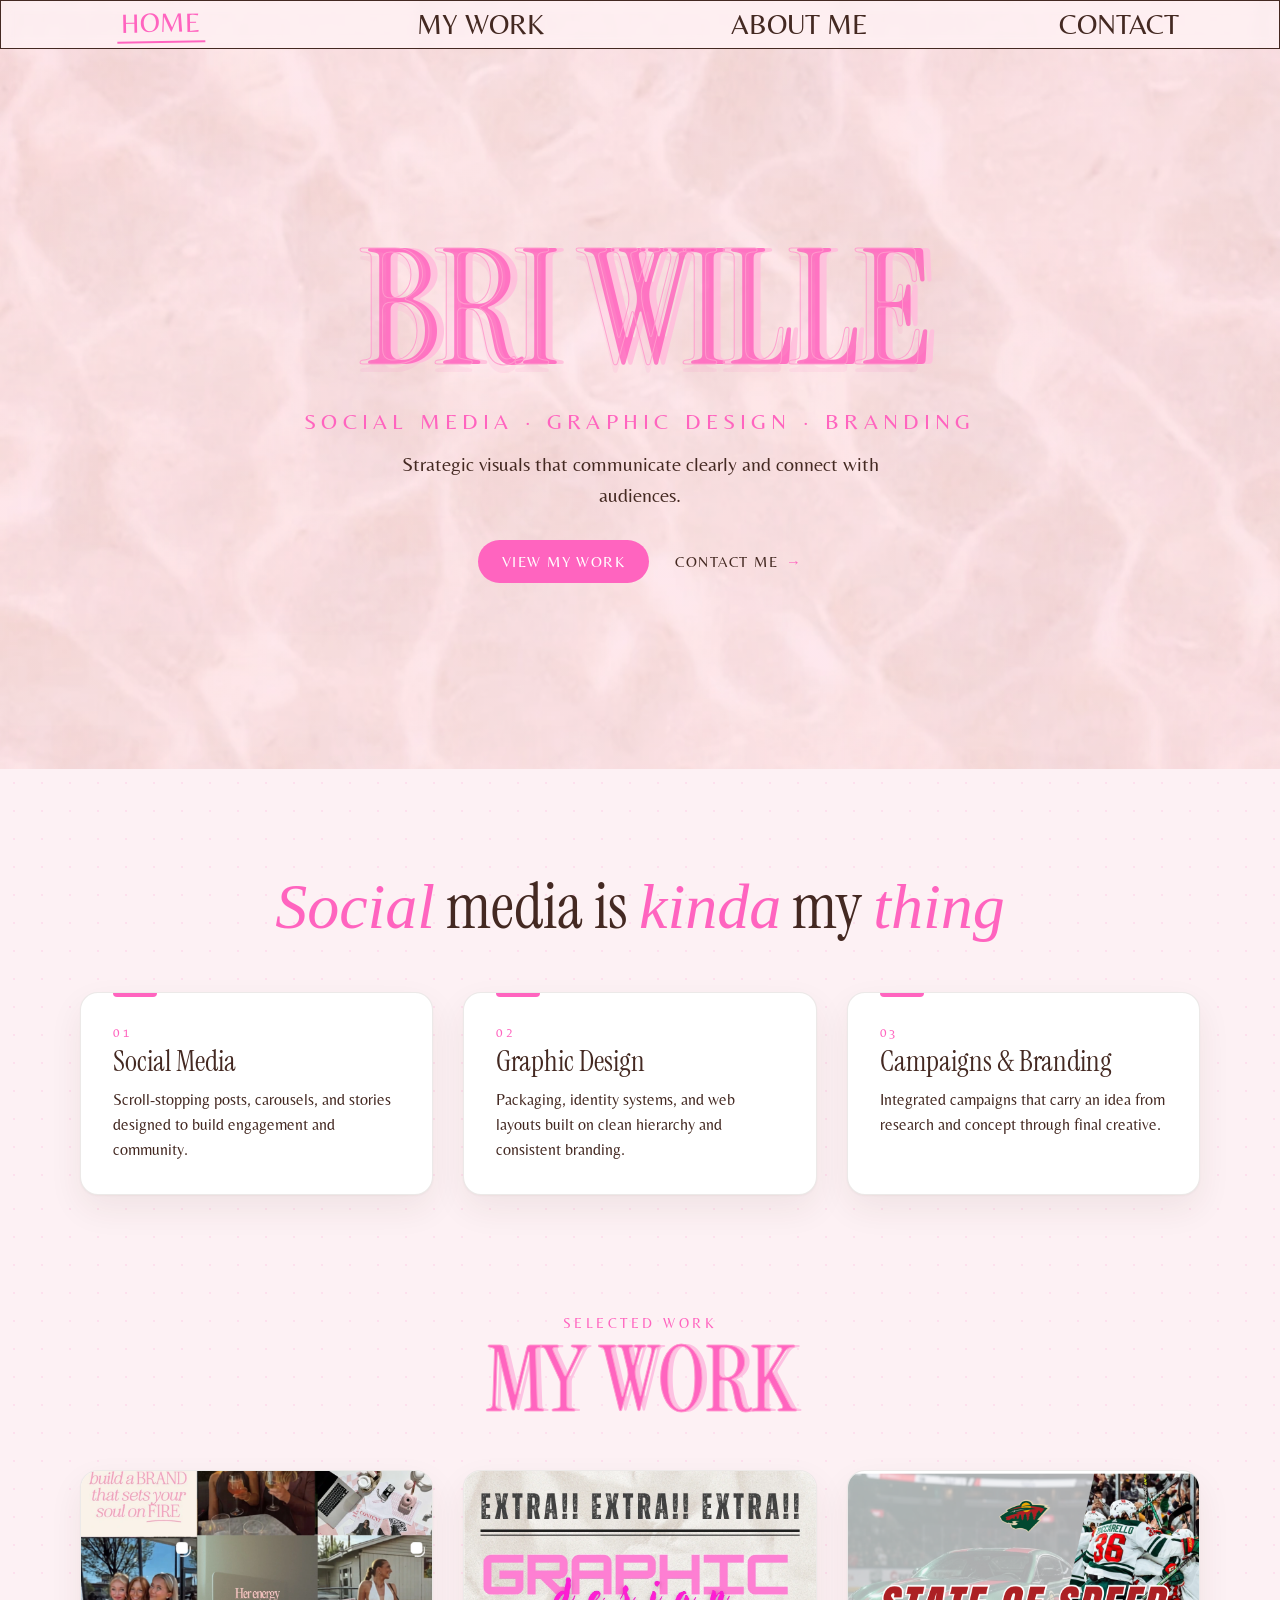
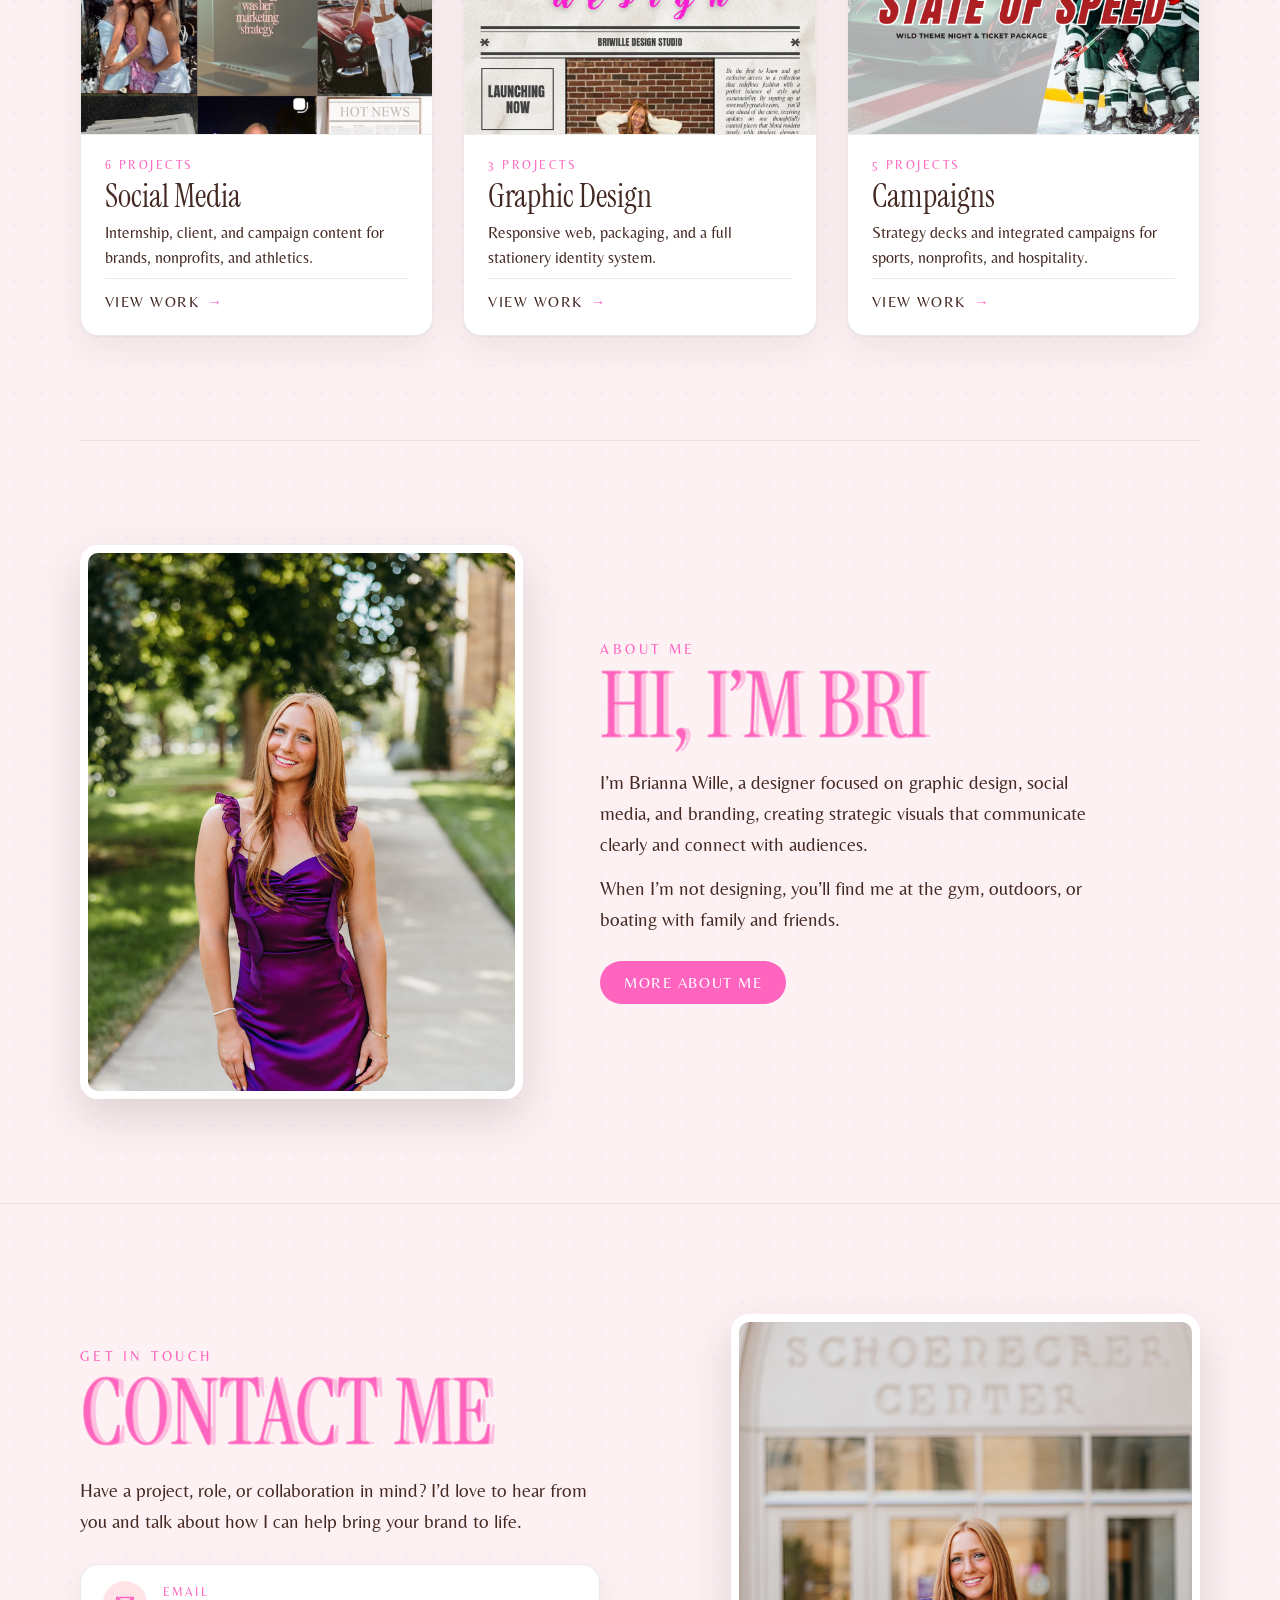
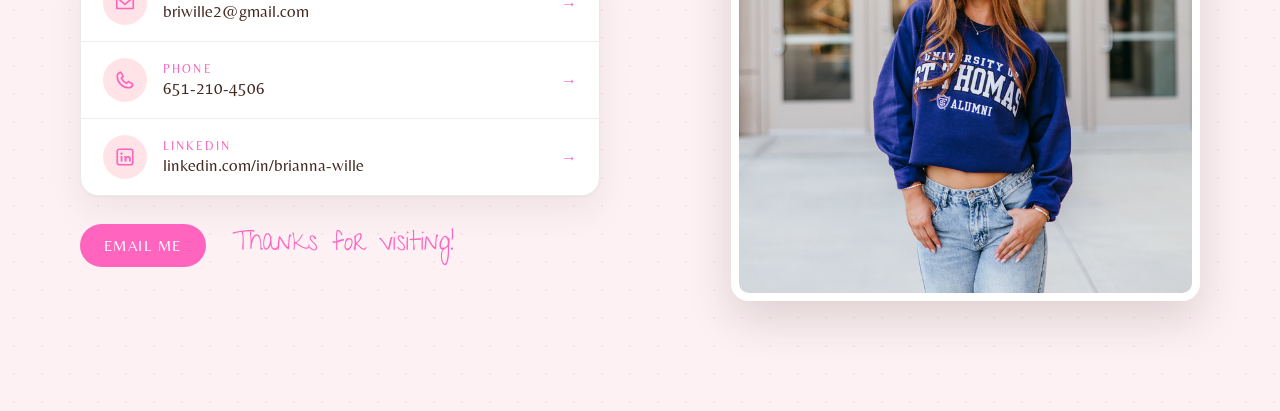
==== commit 321d6c5a: "up" ====
--- a/index.html
+++ b/index.html
@@ -10,9 +10,9 @@
 
     <meta property="og:title" content="Brianna Wille | Portfolio">
     <meta property="og:description" content="Explore the creative work and identity of Brianna Wille.">
-    <meta property="og:image" content="https://briannawille.github.io/images/brithumbnail.webp">
+    <meta property="og:image" content="https://briwille.github.io/images/brithumbnail.webp">
     <meta property="og:type" content="website">
-    <meta property="og:url" content="https://briannawille.github.io/">
+    <meta property="og:url" content="https://briwille.github.io/">
 
     <link rel="preconnect" href="https://fonts.googleapis.com">
     <link rel="preconnect" href="https://fonts.gstatic.com" crossorigin>
@@ -28,7 +28,7 @@
     </nav>
 
     <main id="home">
-        <header class="hero">
+        <header class="hero hero-pro">
             <h1 class="hero-signature">
                 <span class="signature-text">BRI WILLE</span>
                 <span class="brand-confetti brand-pill brand-1" aria-hidden="true">Instagram</span>
@@ -40,68 +40,84 @@
                 <span class="brand-confetti brand-pill brand-7" aria-hidden="true">Adobe</span>
                 <span class="brand-confetti brand-pill brand-8" aria-hidden="true">X</span>
             </h1>
-            <p class="hero-portfolio">Portfolio</p>
+            <p class="hero-role">Social Media &middot; Graphic Design &middot; Branding</p>
+            <p class="hero-lede">Strategic visuals that communicate clearly and connect with audiences.</p>
+            <div class="hero-cta">
+                <a class="about-cta-primary" href="#work">View My Work</a>
+                <a class="hero-cta-secondary" href="#contact">Contact Me</a>
+            </div>
         </header>
 
-        <section class="intro-strip" aria-label="Introduction">
-            <div class="designer-info">
-                <div class="designer-badge" tabindex="0" aria-describedby="designer-definition">
-                    <span aria-hidden="true">⌕</span>
-                    <span>Designer</span>
-                </div>
-                <p class="designer-definition" id="designer-definition">
-                    I’m a designer focused on graphic design, social media, and branding, creating strategic visuals that communicate clearly and connect with audiences.
-                </p>
+        <section class="services-pro" aria-labelledby="services-title">
+            <p class="services-tagline" id="services-title"><em>Social</em> media is <em>kinda</em> my <em>thing</em></p>
+            <div class="services-grid">
+                <article class="service-card">
+                    <span class="statement-number">01</span>
+                    <h3>Social Media</h3>
+                    <p>Scroll-stopping posts, carousels, and stories designed to build engagement and community.</p>
+                </article>
+                <article class="service-card">
+                    <span class="statement-number">02</span>
+                    <h3>Graphic Design</h3>
+                    <p>Packaging, identity systems, and web layouts built on clean hierarchy and consistent branding.</p>
+                </article>
+                <article class="service-card">
+                    <span class="statement-number">03</span>
+                    <h3>Campaigns &amp; Branding</h3>
+                    <p>Integrated campaigns that carry an idea from research and concept through final creative.</p>
+                </article>
             </div>
+        </section>
 
-            <p class="tagline">
-                <strong>SOCIAL</strong> media is <strong>kinda</strong> my <strong>thing</strong>
-            </p>
-
-            <div class="social-icons">
-                <span aria-label="Instagram">
-                    <img src="images/instagramicon.webp" alt="">
-                </span>
-                <span aria-label="TikTok">
-                    <img src="images/tiktokicon.webp" alt="">
-                </span>
-                <a href="https://www.linkedin.com/in/brianna-wille-729944336" target="_blank" rel="noreferrer" aria-label="LinkedIn">
-                    <img src="images/linkedinicon.webp" alt="">
+        <section class="work-pro" id="work" aria-labelledby="work-title">
+            <header class="work-pro-header">
+                <p class="social-eyebrow">Selected Work</p>
+                <h2 id="work-title">My Work</h2>
+            </header>
+            <div class="work-pro-grid">
+                <a class="work-pro-card" href="social-media.html">
+                    <img src="images/BriannaWork.webp" alt="Collage of Brianna's social media work">
+                    <span class="work-pro-body">
+                        <span class="project-type">6 Projects</span>
+                        <span class="work-pro-title">Social Media</span>
+                        <span class="work-pro-summary">Internship, client, and campaign content for brands, nonprofits, and athletics.</span>
+                        <span class="work-pro-link">View Work</span>
+                    </span>
                 </a>
-                <a href="#" aria-label="Facebook">
-                    <img src="images/facebookicon.webp" alt="">
+                <a class="work-pro-card" href="graphic-design.html">
+                    <img src="images/GraphicDesignPhoto.webp" alt="Newspaper-style graphic design collage">
+                    <span class="work-pro-body">
+                        <span class="project-type">3 Projects</span>
+                        <span class="work-pro-title">Graphic Design</span>
+                        <span class="work-pro-summary">Responsive web, packaging, and a full stationery identity system.</span>
+                        <span class="work-pro-link">View Work</span>
+                    </span>
                 </a>
-                <a href="#" aria-label="Pinterest">
-                    <img src="images/pinteresticon.webp" alt="">
+                <a class="work-pro-card" href="mock-up.html">
+                    <img src="images/campaign-state-speed-cover.png" alt="State of Speed Minnesota Wild campaign cover">
+                    <span class="work-pro-body">
+                        <span class="project-type">5 Projects</span>
+                        <span class="work-pro-title">Campaigns</span>
+                        <span class="work-pro-summary">Strategy decks and integrated campaigns for sports, nonprofits, and hospitality.</span>
+                        <span class="work-pro-link">View Work</span>
+                    </span>
                 </a>
             </div>
         </section>
 
-        <section class="work-section" id="work">
-            <h2>My Work</h2>
-            <div class="work-grid">
-                <article class="work-card">
-                    <img src="images/BriannaWork.webp" alt="Social media work collage">
-                    <a href="social-media.html">Social Media</a>
-                </article>
-                <article class="work-card">
-                    <img src="images/GraphicDesignPhoto.webp" alt="Graphic design newspaper-style collage">
-                    <a href="graphic-design.html">Graphic Design</a>
-                </article>
-                <article class="work-card">
-                    <div class="campaign-work-collage" aria-label="Campaign design previews">
-                        <strong>Campaign</strong>
-                        <em>strategy</em>
-                    </div>
-                    <a href="mock-up.html">Campaigns</a>
-                </article>
+        <section class="about-teaser" id="about" aria-labelledby="about-teaser-title">
+            <div class="about-teaser-inner">
+                <figure class="about-teaser-photo">
+                    <img src="images/aboutme-purple-dress.jpg" alt="Brianna smiling in a purple dress on a tree-lined sidewalk">
+                </figure>
+                <div class="about-teaser-copy">
+                    <p class="social-eyebrow">About Me</p>
+                    <h2 id="about-teaser-title">Hi, I’m Bri</h2>
+                    <p>I’m Brianna Wille, a designer focused on graphic design, social media, and branding, creating strategic visuals that communicate clearly and connect with audiences.</p>
+                    <p>When I’m not designing, you’ll find me at the gym, outdoors, or boating with family and friends.</p>
+                    <a class="about-cta-primary" href="about.html">More About Me</a>
+                </div>
             </div>
-        </section>
-
-        <section class="about-preview" id="about">
-            <h2>About Me</h2>
-            <img src="images/aboutme-purple-dress.jpg" alt="Brianna smiling in a purple dress on a tree-lined sidewalk" class="about-photo">
-            <a href="about.html" class="learn-more">Click To Learn More</a>
         </section>
 
         <section class="contact-pro" id="contact" aria-labelledby="contact-title">
--- a/styles/style.css
+++ b/styles/style.css
@@ -3375,3 +3375,317 @@
         margin: 0 auto;
     }
 }
+
+/* ==========================================================
+   Homepage: professional hero, services, work, about
+   ========================================================== */
+
+.hero-pro {
+    display: flex;
+    flex-direction: column;
+    align-items: center;
+    justify-content: center;
+    gap: 0;
+    min-height: clamp(520px, 62vw, 720px);
+    padding: 80px 18px 72px;
+    text-align: center;
+}
+
+.hero-pro .hero-signature {
+    position: relative;
+    top: auto;
+    left: auto;
+    transform: none;
+}
+
+.hero-role {
+    position: relative;
+    z-index: 2;
+    margin: clamp(18px, 2.4vw, 30px) 0 0;
+    color: var(--pink);
+    font-size: clamp(0.95rem, 1.8vw, 1.35rem);
+    letter-spacing: 0.24em;
+    text-transform: uppercase;
+}
+
+.hero-lede {
+    position: relative;
+    z-index: 2;
+    max-width: 520px;
+    margin: 14px 0 0;
+    font-size: clamp(1.05rem, 1.7vw, 1.25rem);
+    line-height: 1.55;
+}
+
+.hero-cta {
+    position: relative;
+    z-index: 2;
+    display: flex;
+    flex-wrap: wrap;
+    justify-content: center;
+    align-items: center;
+    gap: 12px 26px;
+    margin-top: 30px;
+}
+
+.hero-cta a,
+.about-teaser .about-cta-primary {
+    font-size: 0.92rem;
+    letter-spacing: 0.1em;
+    text-decoration: none;
+    text-transform: uppercase;
+    transition: background-color 180ms ease, color 180ms ease;
+}
+
+.hero-cta-secondary {
+    color: var(--ink);
+}
+
+.hero-cta-secondary::after {
+    content: "\2192";
+    margin-left: 8px;
+    color: var(--pink);
+}
+
+.hero-cta-secondary:hover,
+.hero-cta-secondary:focus-visible {
+    color: var(--pink);
+}
+
+.services-pro,
+.work-pro,
+.about-teaser {
+    padding: clamp(64px, 9vw, 104px) 18px;
+    background-color: #fdf1f4;
+    background-image: radial-gradient(rgba(255, 100, 191, 0.12) 1.5px, transparent 1.5px);
+    background-size: 28px 28px;
+}
+
+.services-pro {
+    padding-bottom: 0;
+}
+
+.services-tagline {
+    margin: 0 auto clamp(32px, 5vw, 52px);
+    font-family: "Instrument Serif", serif;
+    font-size: clamp(2.2rem, 5vw, 4rem);
+    line-height: 1.05;
+    text-align: center;
+}
+
+.services-tagline em {
+    color: var(--pink);
+}
+
+.services-grid,
+.work-pro-grid {
+    display: grid;
+    grid-template-columns: repeat(3, minmax(0, 1fr));
+    gap: clamp(18px, 2.6vw, 30px);
+    width: min(1120px, 100%);
+    margin: 0 auto;
+}
+
+.service-card {
+    position: relative;
+    padding: clamp(24px, 3vw, 32px);
+    border: 1px solid rgba(68, 41, 34, 0.1);
+    border-radius: 18px;
+    background: #fff;
+    box-shadow: 0 1px 2px rgba(68, 41, 34, 0.04), 0 14px 34px rgba(68, 41, 34, 0.07);
+}
+
+.service-card::before {
+    content: "";
+    position: absolute;
+    top: 0;
+    left: clamp(24px, 3vw, 32px);
+    width: 44px;
+    height: 4px;
+    border-radius: 0 0 4px 4px;
+    background: var(--pink);
+}
+
+.service-card h3 {
+    margin: 0 0 10px;
+    font-family: "Instrument Serif", serif;
+    font-size: clamp(1.6rem, 2.3vw, 2rem);
+    font-weight: 400;
+    line-height: 1.05;
+}
+
+.service-card p {
+    margin: 0;
+    font-size: 1.02rem;
+    line-height: 1.55;
+}
+
+.work-pro-header {
+    margin-bottom: clamp(30px, 5vw, 48px);
+    text-align: center;
+}
+
+.work-pro-header h2,
+.about-teaser h2 {
+    margin: 0;
+    color: var(--pink);
+    font-family: "Instrument Serif", serif;
+    font-size: clamp(3rem, 7vw, 6rem);
+    font-weight: 400;
+    line-height: 0.9;
+    text-transform: uppercase;
+    -webkit-text-stroke: 1px rgba(255, 155, 205, 0.9);
+    text-shadow: 5px 0 0 rgba(255, 85, 185, 0.3);
+}
+
+.work-pro-card {
+    display: flex;
+    flex-direction: column;
+    overflow: hidden;
+    border: 1px solid rgba(68, 41, 34, 0.1);
+    border-radius: 18px;
+    background: #fff;
+    color: var(--ink);
+    text-decoration: none;
+    box-shadow: 0 1px 2px rgba(68, 41, 34, 0.04), 0 14px 34px rgba(68, 41, 34, 0.07);
+    transition: transform 220ms ease, box-shadow 220ms ease;
+}
+
+.work-pro-card:hover,
+.work-pro-card:focus-visible {
+    transform: translateY(-4px);
+    box-shadow: 0 1px 2px rgba(68, 41, 34, 0.05), 0 22px 44px rgba(68, 41, 34, 0.12);
+}
+
+.work-pro-card img {
+    width: 100%;
+    aspect-ratio: 4 / 3;
+    object-fit: cover;
+    object-position: 50% 0;
+    border-bottom: 1px solid rgba(68, 41, 34, 0.08);
+}
+
+.work-pro-body {
+    display: flex;
+    flex: 1;
+    flex-direction: column;
+    gap: 8px;
+    padding: 22px 24px 24px;
+}
+
+.work-pro-title {
+    font-family: "Instrument Serif", serif;
+    font-size: clamp(1.8rem, 2.5vw, 2.2rem);
+    line-height: 1.05;
+}
+
+.work-pro-summary {
+    font-size: 1.02rem;
+    line-height: 1.5;
+}
+
+.work-pro-link {
+    margin-top: auto;
+    padding-top: 14px;
+    border-top: 1px solid rgba(68, 41, 34, 0.1);
+    font-size: 0.92rem;
+    letter-spacing: 0.1em;
+    text-transform: uppercase;
+}
+
+.work-pro-link::after {
+    content: "\2192";
+    display: inline-block;
+    margin-left: 8px;
+    color: var(--pink);
+    transition: transform 180ms ease;
+}
+
+.work-pro-card:hover .work-pro-link,
+.work-pro-card:focus-visible .work-pro-link {
+    color: var(--pink);
+}
+
+.work-pro-card:hover .work-pro-link::after,
+.work-pro-card:focus-visible .work-pro-link::after {
+    transform: translateX(4px);
+}
+
+.work-pro {
+    padding-top: clamp(80px, 10vw, 120px);
+}
+
+.about-teaser {
+    padding-top: 0;
+}
+
+.about-teaser-inner {
+    display: grid;
+    grid-template-columns: minmax(0, 0.85fr) minmax(0, 1.15fr);
+    align-items: center;
+    gap: clamp(36px, 6vw, 84px);
+    width: min(1120px, 100%);
+    margin: 0 auto;
+    padding-top: clamp(64px, 9vw, 104px);
+    border-top: 1px solid rgba(68, 41, 34, 0.08);
+}
+
+.about-teaser-photo {
+    margin: 0;
+}
+
+.about-teaser-photo img {
+    width: 100%;
+    aspect-ratio: 4 / 5;
+    border: 8px solid #fff;
+    border-radius: 18px;
+    object-fit: cover;
+    object-position: 50% 30%;
+    box-shadow: 0 18px 44px rgba(68, 41, 34, 0.16);
+}
+
+.about-teaser h2 {
+    margin-bottom: 20px;
+}
+
+.about-teaser-copy p:not(.social-eyebrow) {
+    max-width: 520px;
+    margin: 0 0 14px;
+    font-size: clamp(1.05rem, 1.6vw, 1.2rem);
+    line-height: 1.6;
+}
+
+.about-teaser .about-cta-primary {
+    display: inline-block;
+    margin-top: 12px;
+}
+
+@media (max-width: 860px) {
+    .services-grid,
+    .work-pro-grid {
+        grid-template-columns: 1fr;
+        max-width: 520px;
+    }
+
+    .about-teaser-inner {
+        grid-template-columns: 1fr;
+    }
+
+    .about-teaser-photo {
+        max-width: 440px;
+        width: 100%;
+        margin: 0 auto;
+    }
+}
+
+@media (max-width: 430px) {
+    .hero-pro .hero-signature {
+        font-size: 4.35rem;
+    }
+
+    .hero-role {
+        font-size: 0.74rem;
+        letter-spacing: 0.12em;
+        white-space: nowrap;
+    }
+}
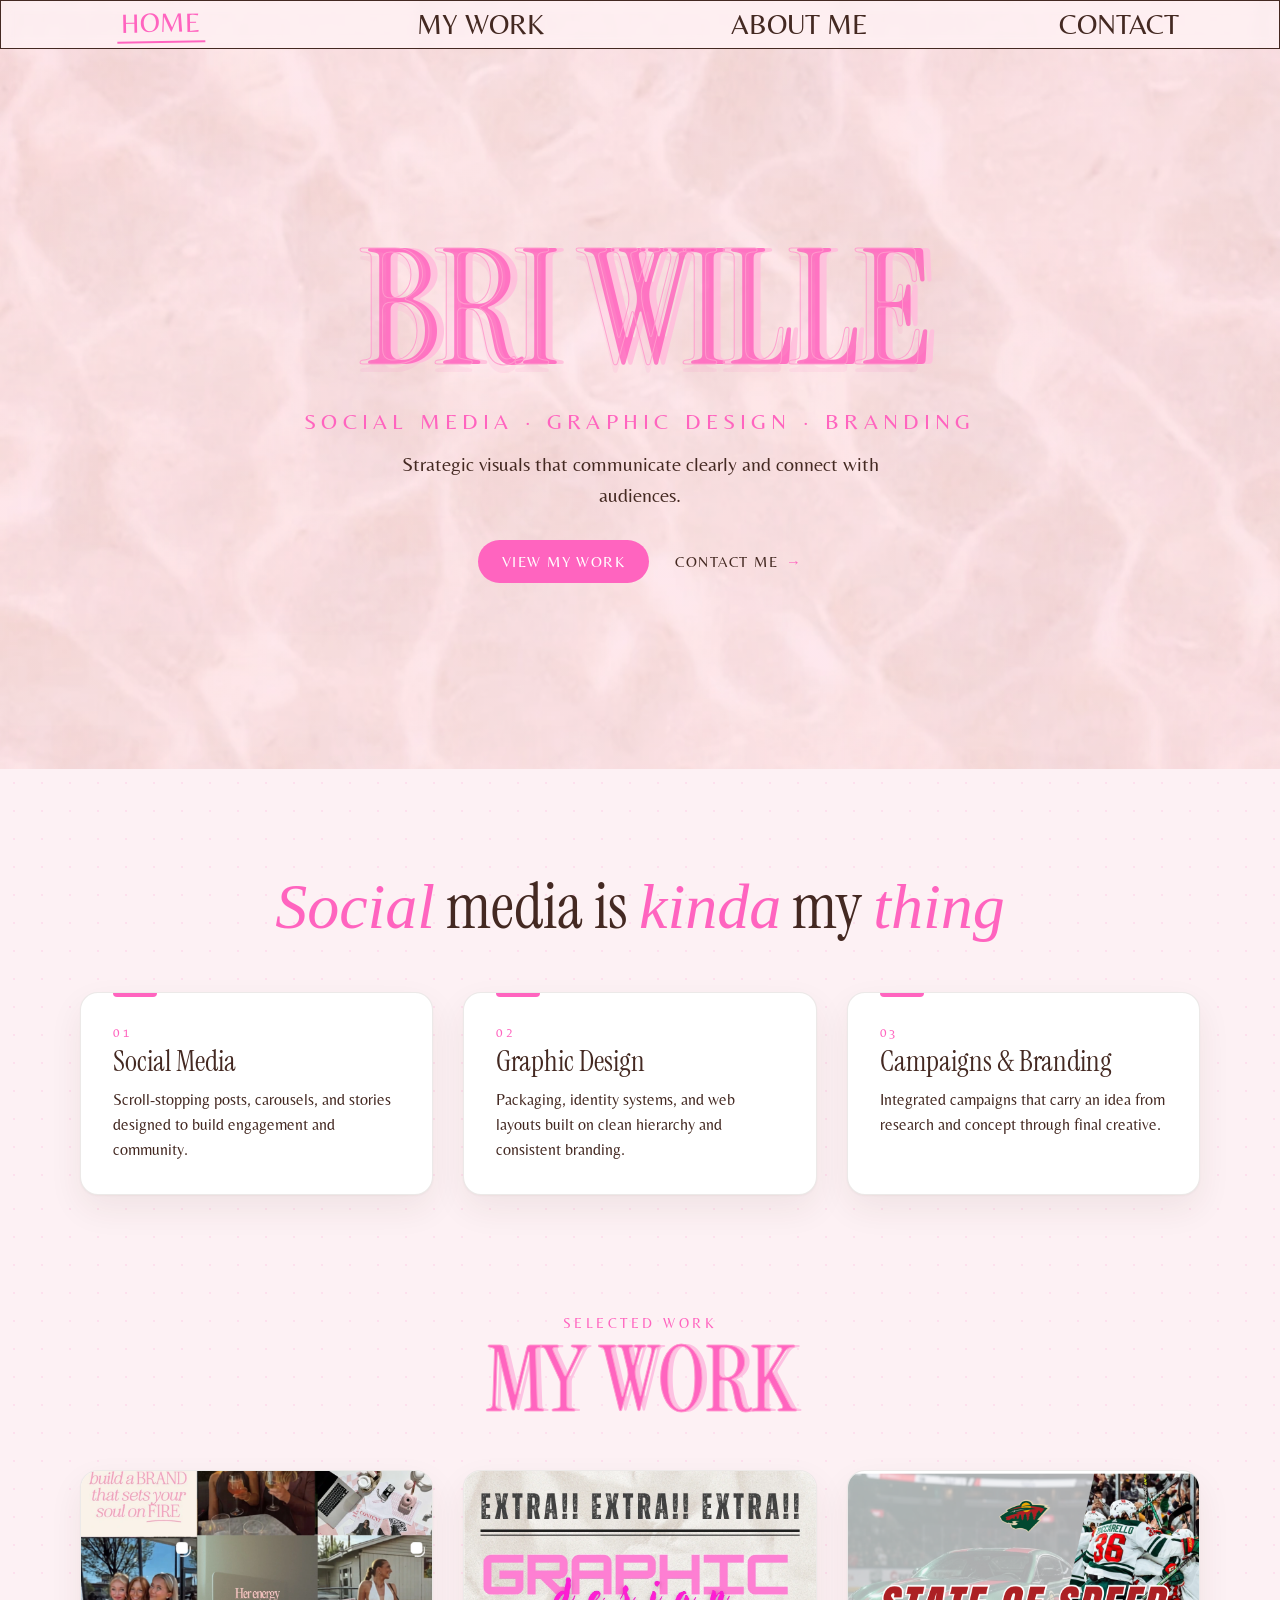
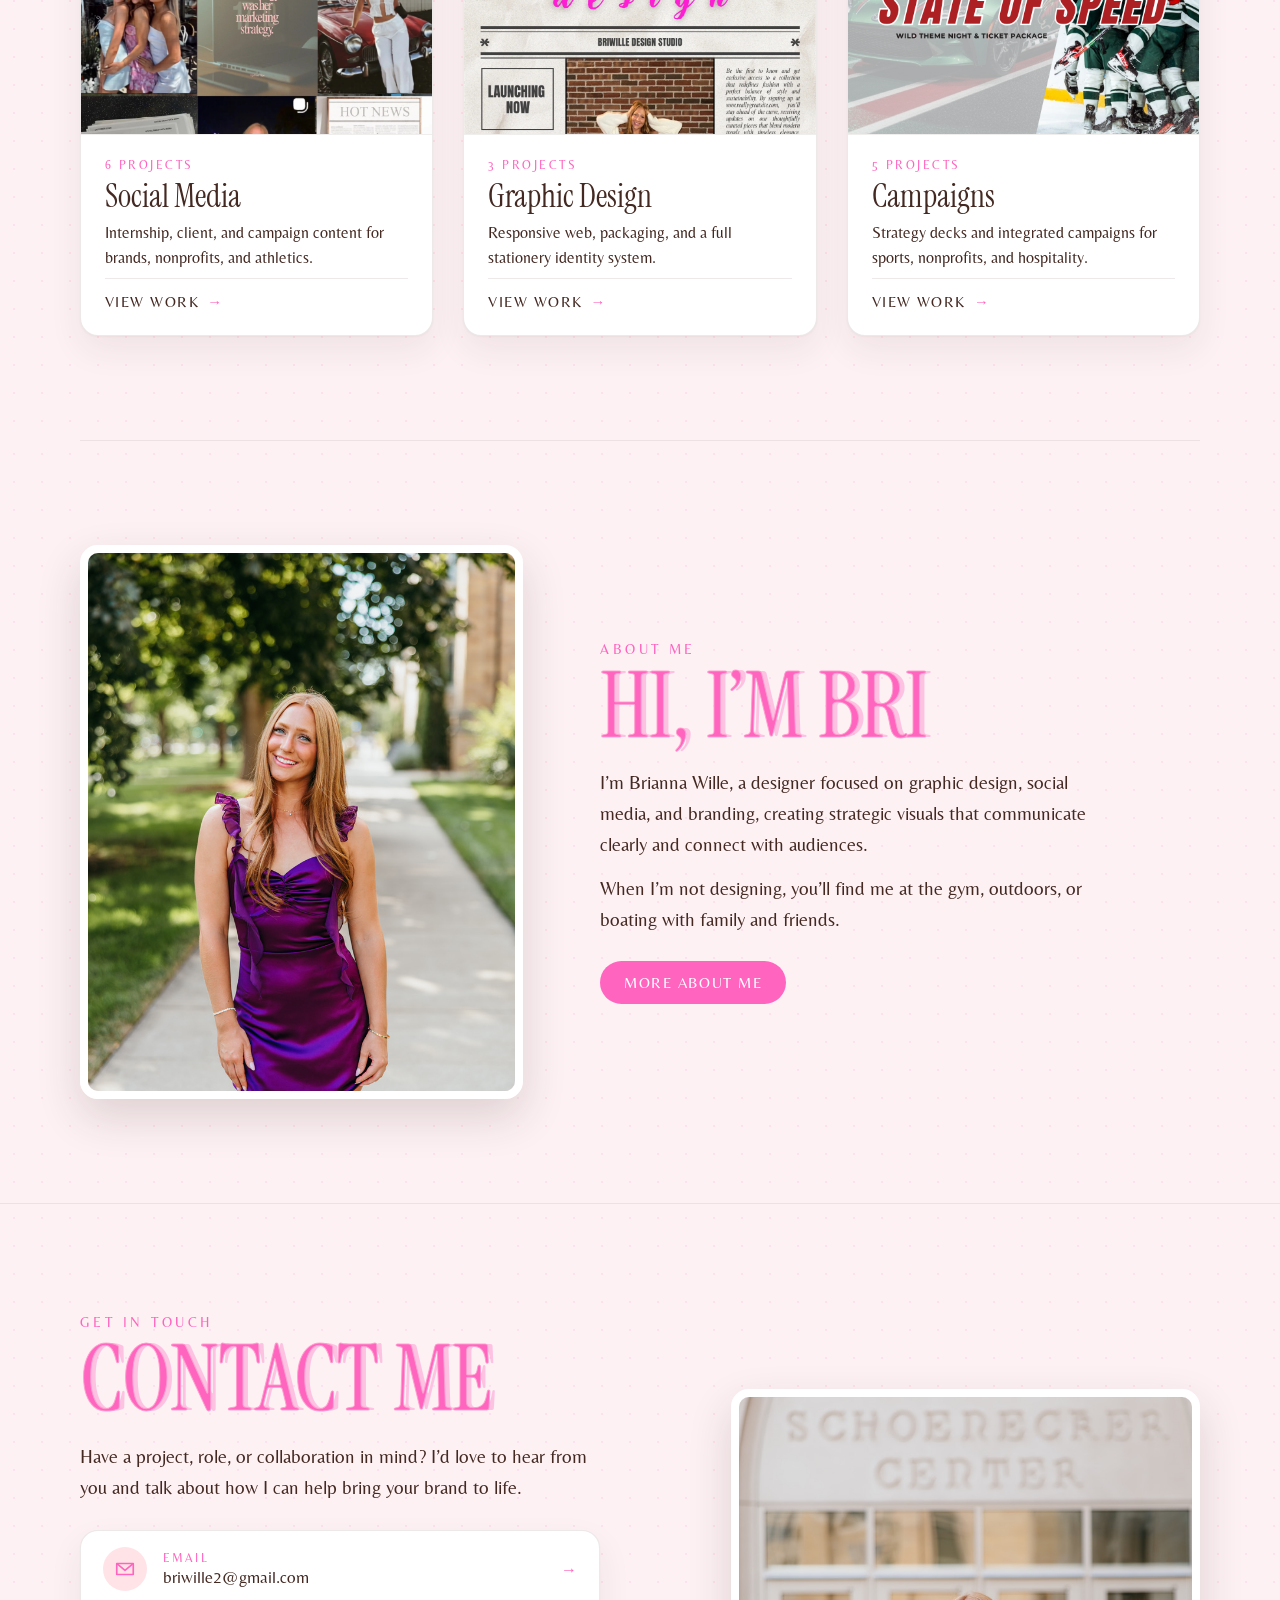
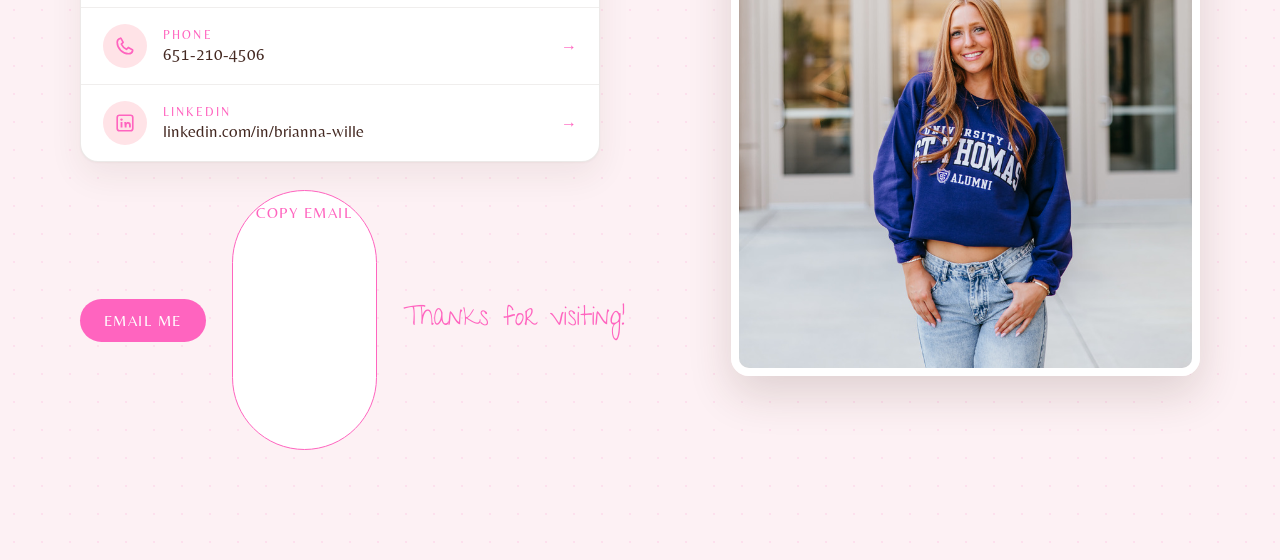
==== commit 82d99a15: "Make email links open Gmail compose and add Copy Email button Co-Authored-By: Claude Opus 5.5 <norep" ====
--- a/index.html
+++ b/index.html
@@ -129,7 +129,7 @@
 
                     <ul class="contact-pro-list">
                         <li>
-                            <a href="mailto:briwille2@gmail.com">
+                            <a href="https://mail.google.com/mail/?view=cm&amp;fs=1&amp;to=briwille2@gmail.com&amp;su=Portfolio%20Inquiry" target="_blank" rel="noopener">
                                 <span class="contact-pro-icon" aria-hidden="true">
                                     <svg viewBox="0 0 24 24"><path d="M3 6h18v12H3z" fill="none" stroke="currentColor" stroke-width="1.8" stroke-linejoin="round"/><path d="m3.5 6.5 8.5 7 8.5-7" fill="none" stroke="currentColor" stroke-width="1.8" stroke-linecap="round" stroke-linejoin="round"/></svg>
                                 </span>
@@ -164,7 +164,8 @@
                     </ul>
 
                     <div class="contact-pro-actions">
-                        <a class="about-cta-primary" href="mailto:briwille2@gmail.com">Email Me</a>
+                        <a class="about-cta-primary" href="https://mail.google.com/mail/?view=cm&amp;fs=1&amp;to=briwille2@gmail.com&amp;su=Portfolio%20Inquiry" target="_blank" rel="noopener">Email Me</a>
+                        <button type="button" class="contact-copy" data-copy-email="briwille2@gmail.com">Copy Email</button>
                         <p class="contact-pro-signoff">Thanks for visiting!</p>
                     </div>
                 </div>
@@ -175,5 +176,22 @@
             </div>
         </section>
     </main>
+    <script>
+        document.querySelectorAll('[data-copy-email]').forEach(function (btn) {
+            btn.addEventListener('click', function () {
+                var email = btn.getAttribute('data-copy-email');
+                var done = function () {
+                    btn.textContent = 'Copied!';
+                    btn.classList.add('is-copied');
+                    setTimeout(function () { btn.textContent = 'Copy Email'; btn.classList.remove('is-copied'); }, 2000);
+                };
+                if (navigator.clipboard && window.isSecureContext) {
+                    navigator.clipboard.writeText(email).then(done, function () { window.prompt('Copy my email:', email); });
+                } else {
+                    window.prompt('Copy my email:', email);
+                }
+            });
+        });
+    </script>
 </body>
 </html>
--- a/styles/style.css
+++ b/styles/style.css
@@ -3689,3 +3689,25 @@
         white-space: nowrap;
     }
 }
+
+/* Contact: copy email button */
+.contact-copy {
+    padding: 0.85em 1.6em;
+    border: 1.5px solid var(--pink);
+    border-radius: 999px;
+    background: #fff;
+    color: var(--pink);
+    font: inherit;
+    font-size: 0.92rem;
+    letter-spacing: 0.1em;
+    text-transform: uppercase;
+    cursor: pointer;
+    transition: background-color 180ms ease, color 180ms ease;
+}
+
+.contact-copy:hover,
+.contact-copy:focus-visible,
+.contact-copy.is-copied {
+    background: var(--pink);
+    color: #fff;
+}
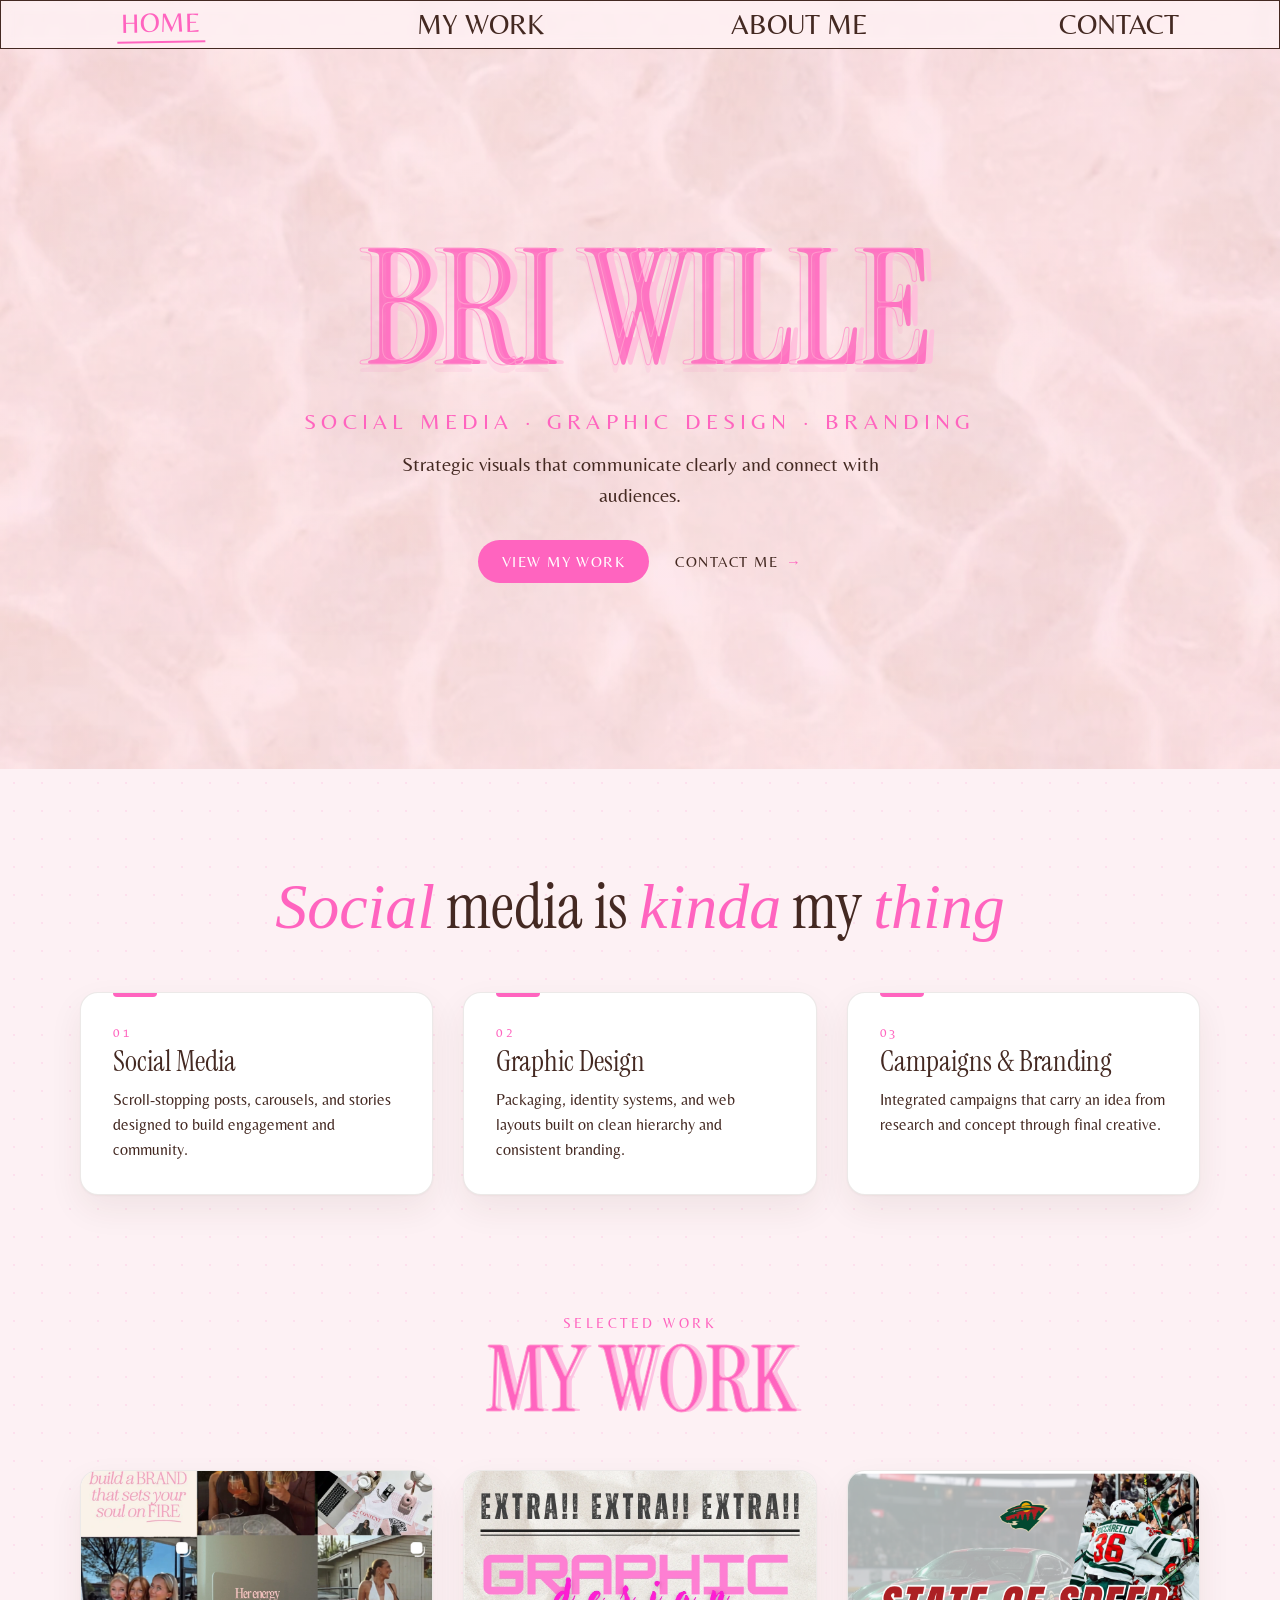
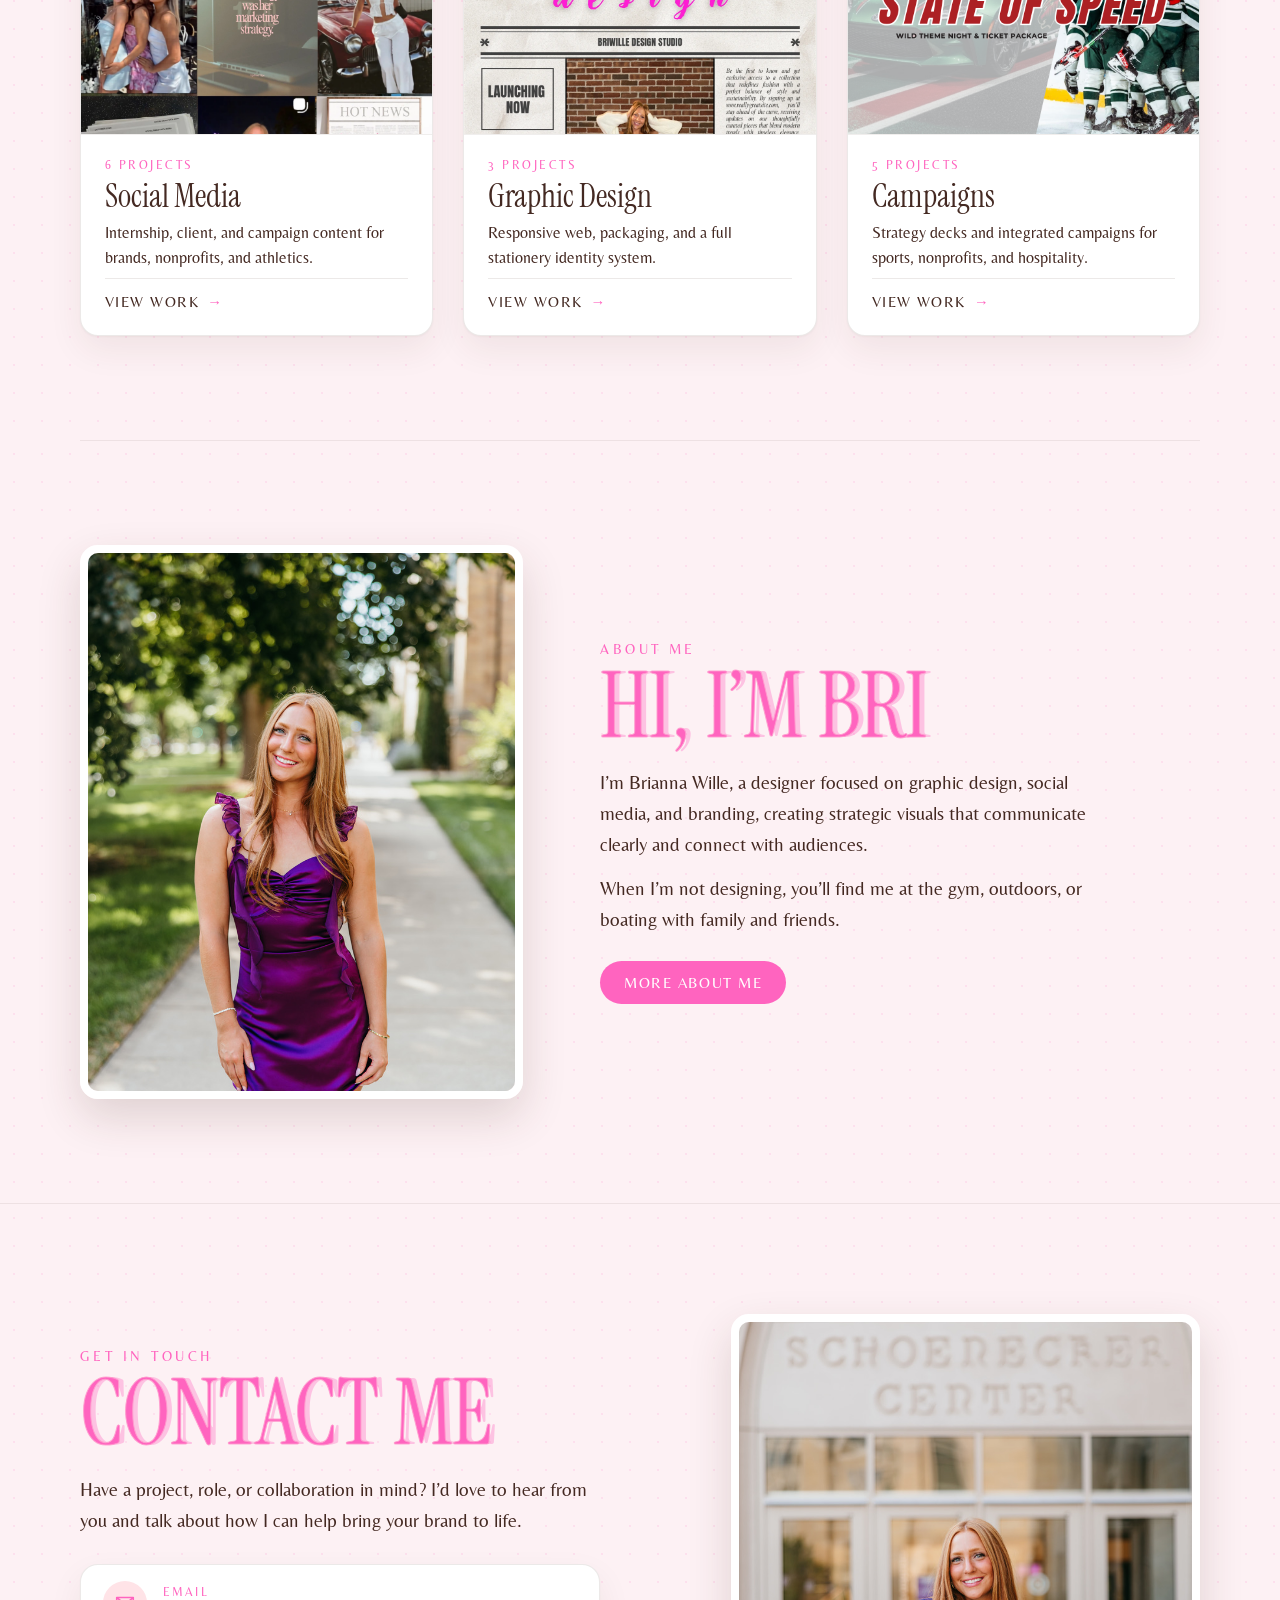
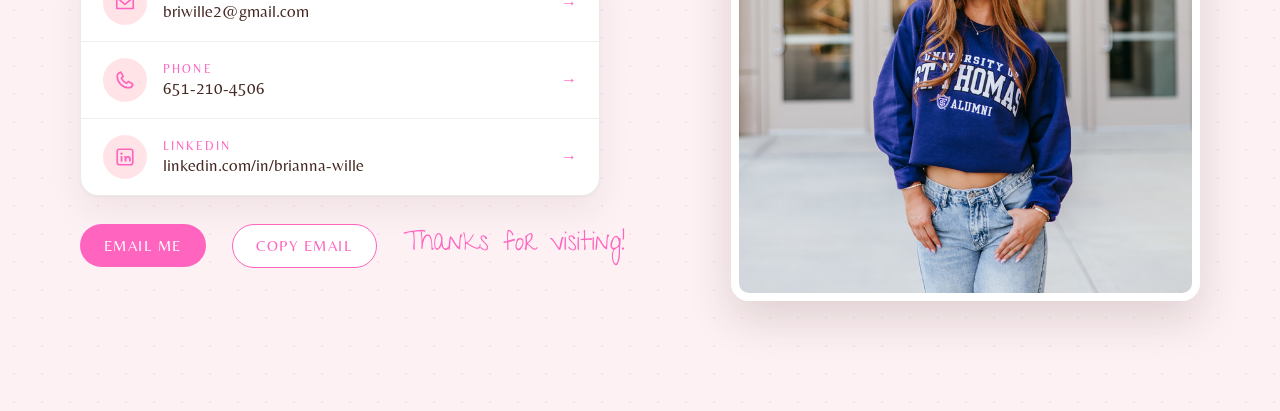
==== commit 90730c06: "Fix stretched Copy Email button by giving it its own class Co-Authored-By: Claude Opus 5.5 <noreply@" ====
--- a/index.html
+++ b/index.html
@@ -165,7 +165,7 @@
 
                     <div class="contact-pro-actions">
                         <a class="about-cta-primary" href="https://mail.google.com/mail/?view=cm&amp;fs=1&amp;to=briwille2@gmail.com&amp;su=Portfolio%20Inquiry" target="_blank" rel="noopener">Email Me</a>
-                        <button type="button" class="contact-copy" data-copy-email="briwille2@gmail.com">Copy Email</button>
+                        <button type="button" class="contact-copy-email" data-copy-email="briwille2@gmail.com">Copy Email</button>
                         <p class="contact-pro-signoff">Thanks for visiting!</p>
                     </div>
                 </div>
--- a/styles/style.css
+++ b/styles/style.css
@@ -3691,7 +3691,7 @@
 }
 
 /* Contact: copy email button */
-.contact-copy {
+.contact-copy-email {
     padding: 0.85em 1.6em;
     border: 1.5px solid var(--pink);
     border-radius: 999px;
@@ -3705,9 +3705,9 @@
     transition: background-color 180ms ease, color 180ms ease;
 }
 
-.contact-copy:hover,
-.contact-copy:focus-visible,
-.contact-copy.is-copied {
+.contact-copy-email:hover,
+.contact-copy-email:focus-visible,
+.contact-copy-email.is-copied {
     background: var(--pink);
     color: #fff;
 }
